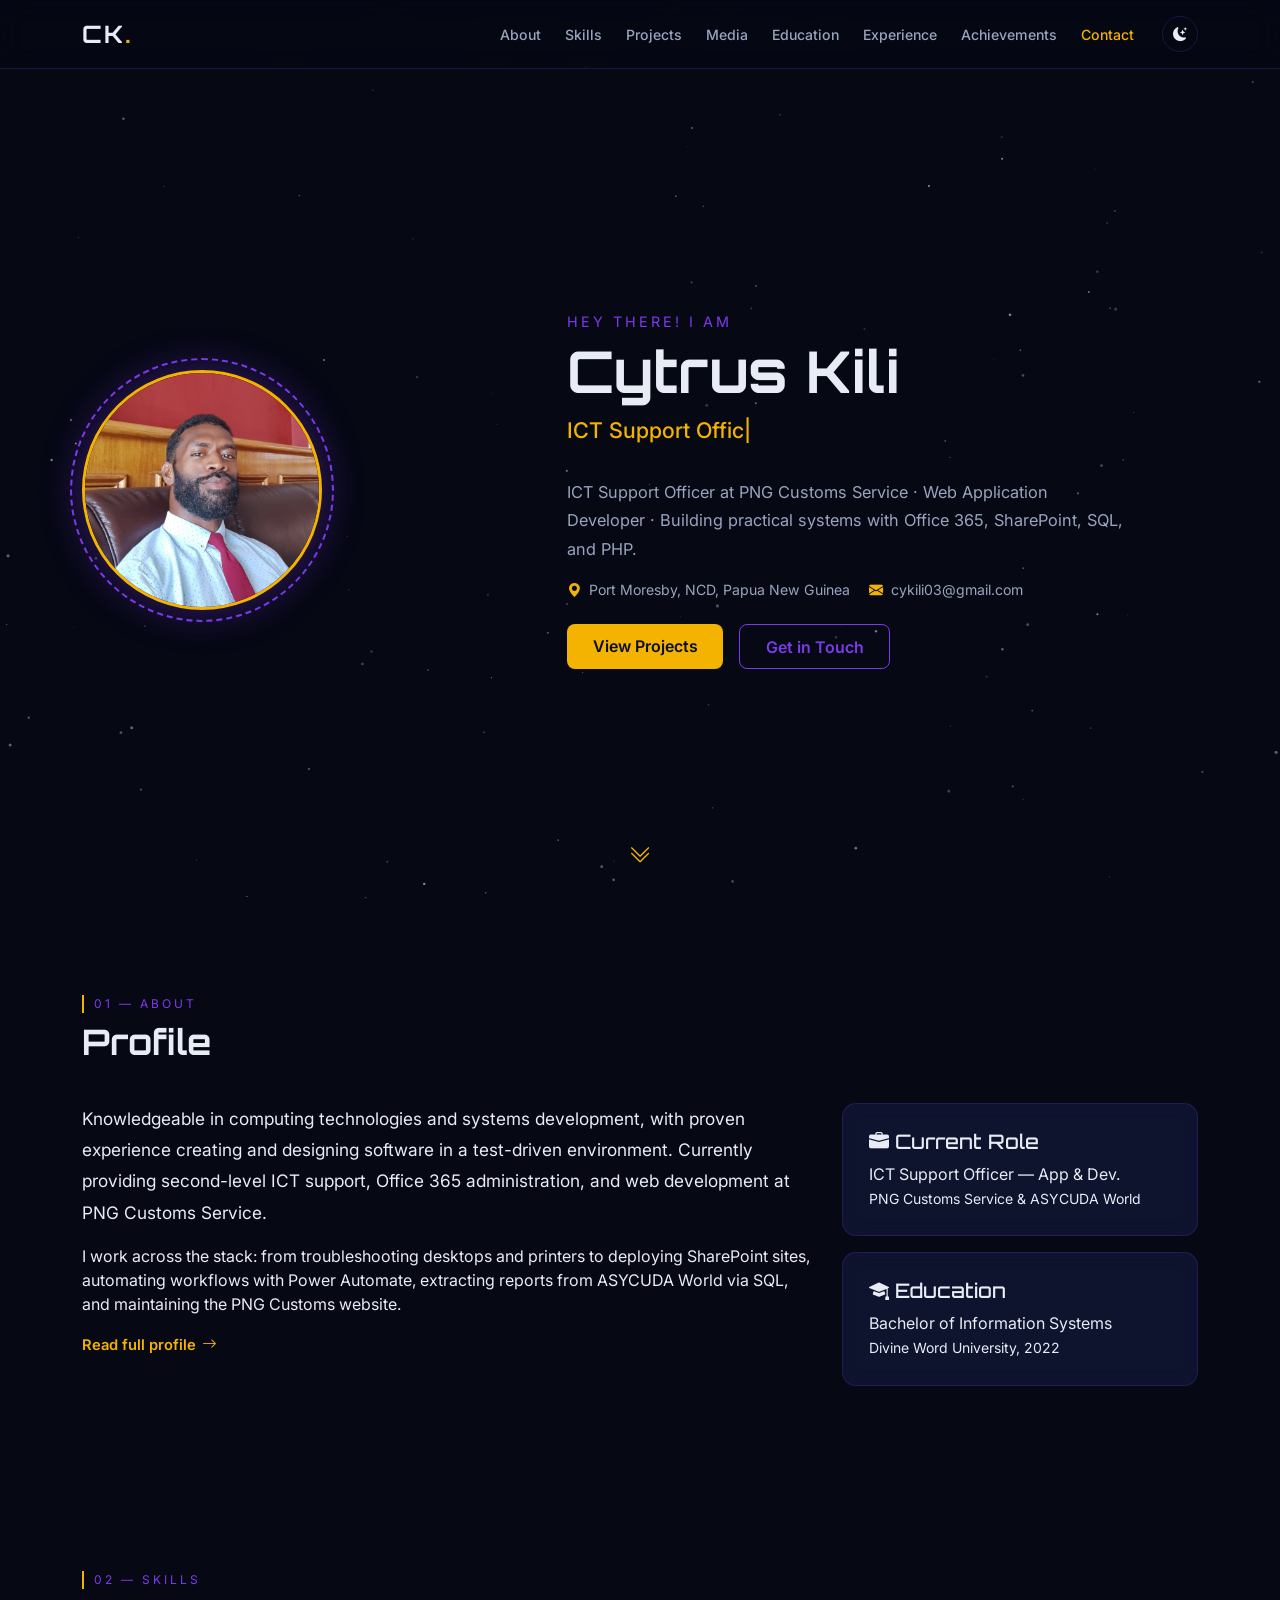
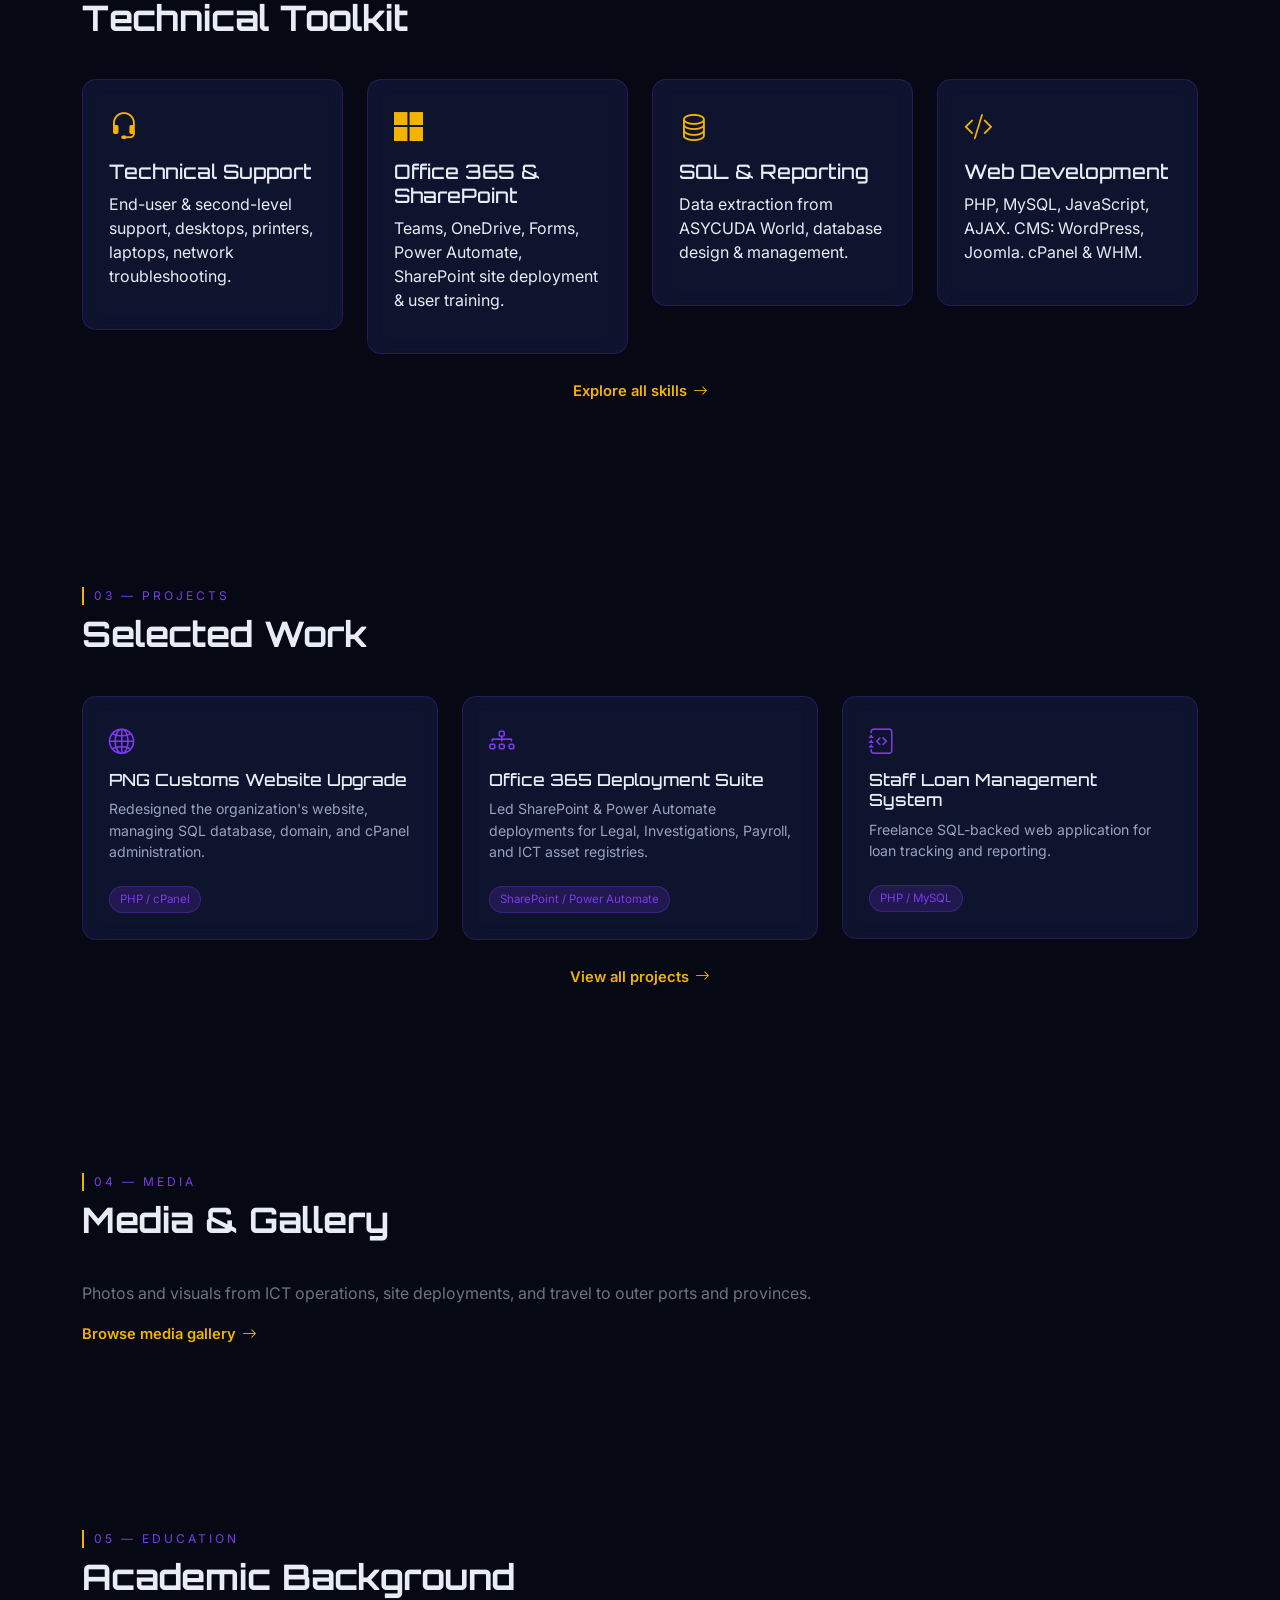
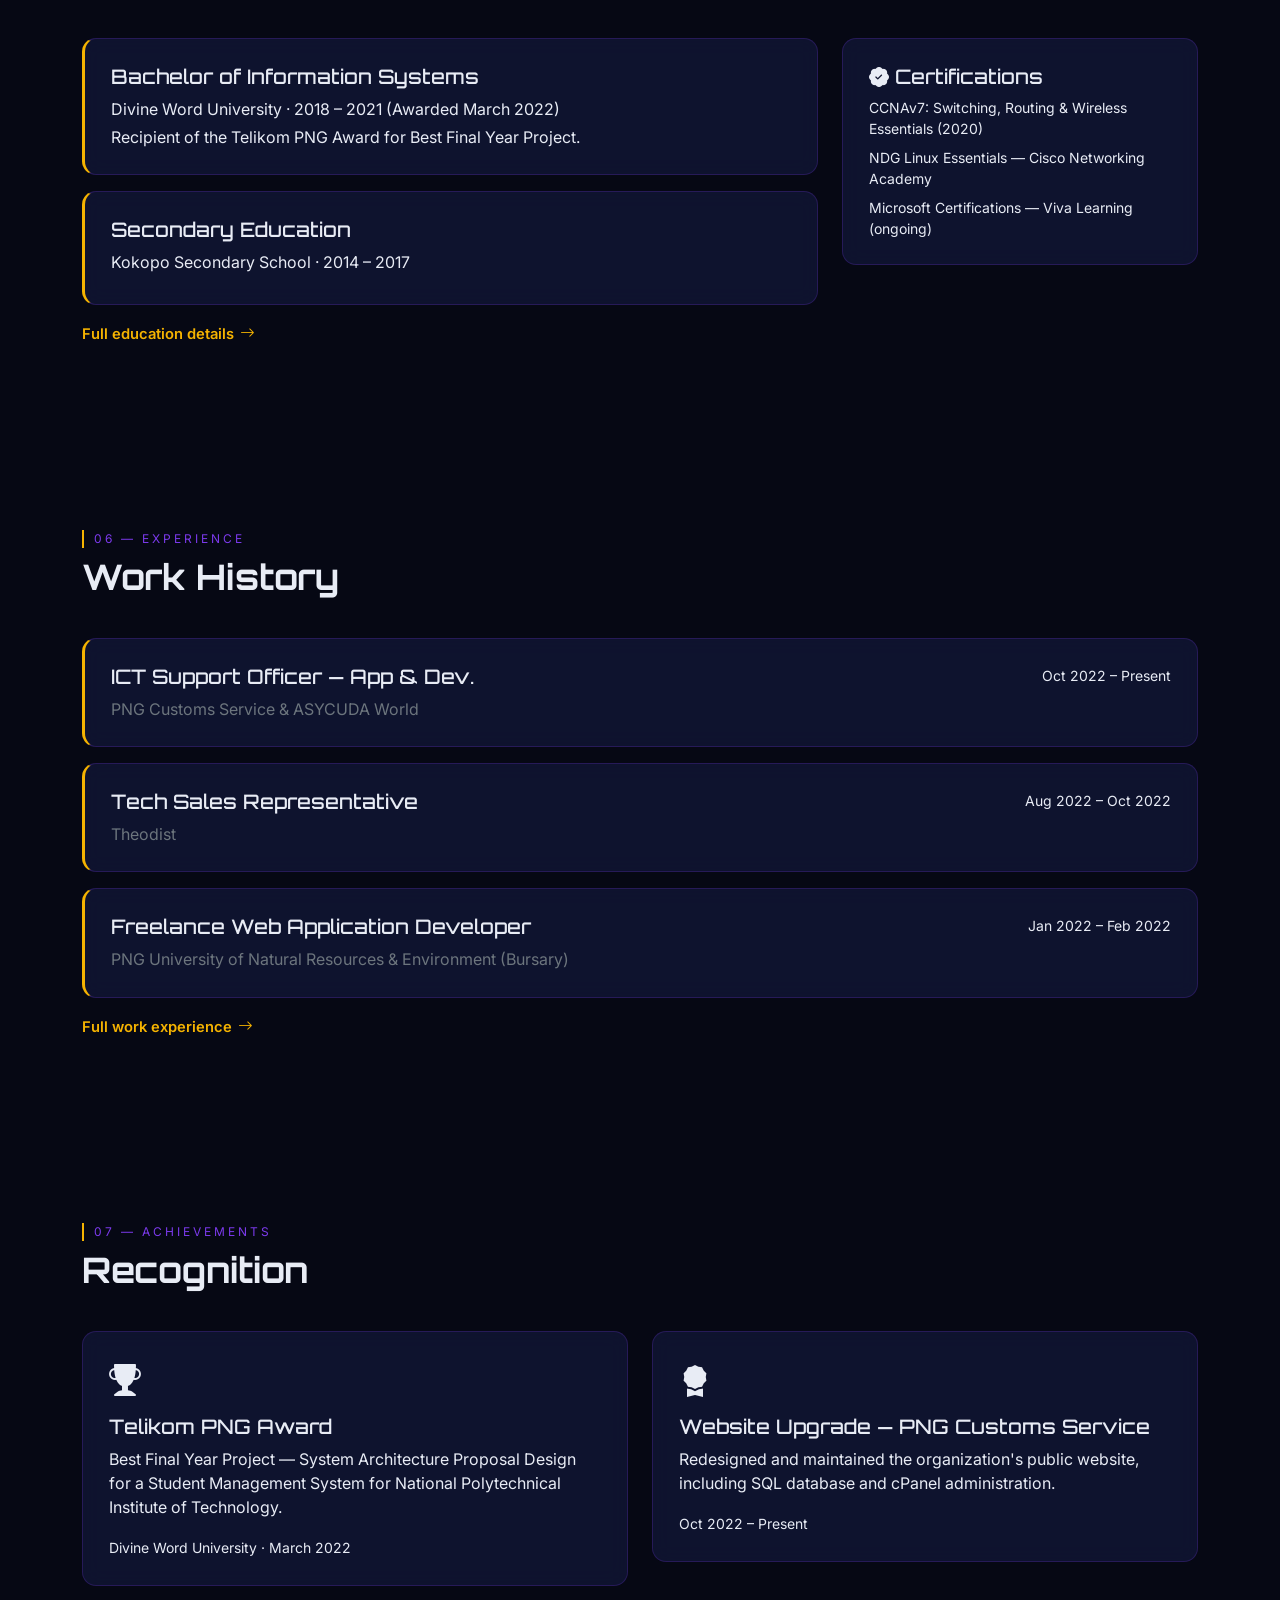
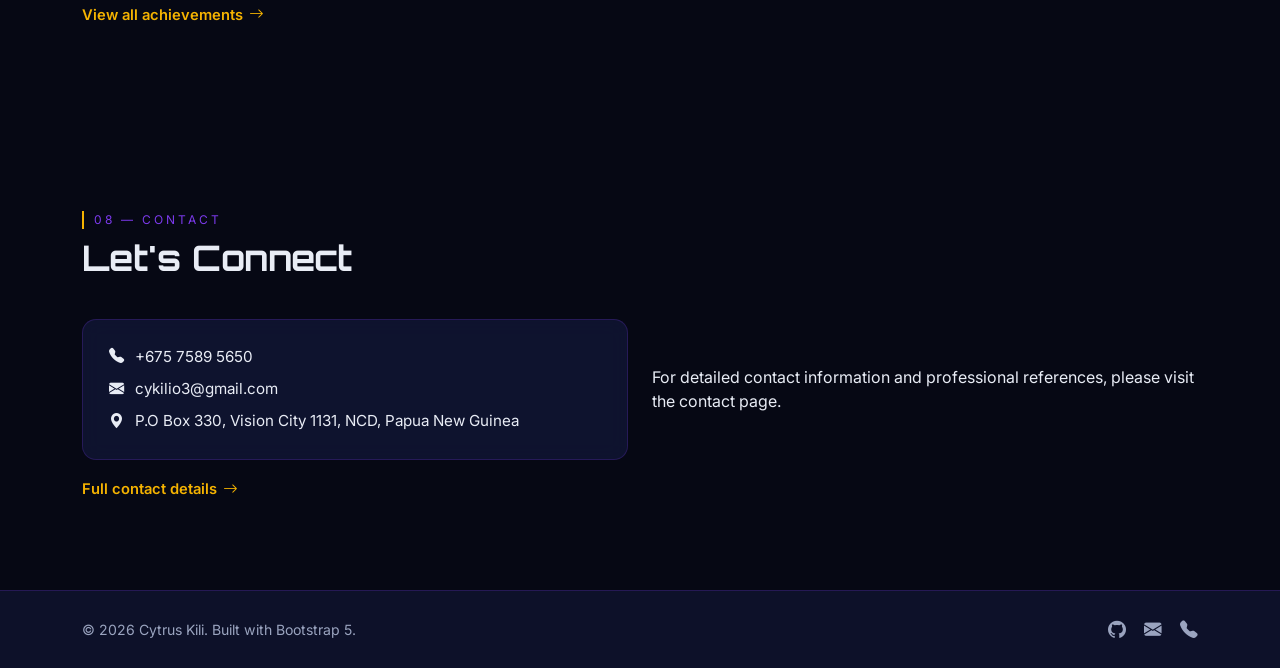
==== index.html @ a4917e49 "v.1.1: Primary pages and subpages built, styling and themes enabled" ====
<!DOCTYPE html>
<html lang="en" data-bs-theme="dark">
<head>
  <meta charset="UTF-8">
  <meta name="viewport" content="width=device-width, initial-scale=1.0">
  <title>Cytrus Kili — ICT Support & Web Developer</title>
  <meta name="description" content="Portfolio of Cytrus Kili, ICT Support Officer at PNG Customs Service. Web development, systems support, Office 365, SharePoint, and ASYCUDA World.">
  <!-- Bootstrap 5.3 -->
  <link href="https://cdn.jsdelivr.net/npm/bootstrap@5.3.8/dist/css/bootstrap.min.css" rel="stylesheet">
  <!-- Bootstrap Icons -->
  <link rel="stylesheet" href="https://cdn.jsdelivr.net/npm/bootstrap-icons@1.13.2/font/bootstrap-icons.min.css">
  <!-- Google Fonts -->
  <link rel="preconnect" href="https://fonts.googleapis.com">
  <link rel="preconnect" href="https://fonts.gstatic.com" crossorigin>
  <link href="https://fonts.googleapis.com/css2?family=Orbitron:wght@500;700&family=Inter:wght@300;400;500;600&display=swap" rel="stylesheet">
  <!-- Custom CSS -->
  <link rel="stylesheet" href="css/style.css">
</head>
<body>

  <!-- Scroll Progress Bar -->
  <div class="scroll-progress" id="scrollProgress"></div>

  <!-- Starfield Canvas Background -->
  <canvas id="starfield"></canvas>

  <!-- Navigation -->
  <nav class="navbar navbar-expand-lg navbar-dark fixed-top glass-nav" id="mainNav">
    <div class="container">
      <a class="navbar-brand brand-glow" href="/">CK<span class="text-gold">.</span></a>
      <button class="navbar-toggler" type="button" data-bs-toggle="collapse" data-bs-target="#navMenu" aria-label="Toggle navigation">
        <span class="navbar-toggler-icon"></span>
      </button>
      <div class="collapse navbar-collapse" id="navMenu">
        <ul class="navbar-nav ms-auto align-items-lg-center">
          <li class="nav-item"><a class="nav-link" href="#about">About</a></li>
          <li class="nav-item"><a class="nav-link" href="#skills">Skills</a></li>
          <li class="nav-item"><a class="nav-link" href="#projects">Projects</a></li>
          <li class="nav-item"><a class="nav-link" href="#media">Media</a></li>
          <li class="nav-item"><a class="nav-link" href="#education">Education</a></li>
          <li class="nav-item"><a class="nav-link" href="#experience">Experience</a></li>
          <li class="nav-item"><a class="nav-link" href="#achievements">Achievements</a></li>
          <li class="nav-item"><a class="nav-link" href="#contact">Contact</a></li>
          <li class="nav-item ms-lg-3">
            <button class="btn btn-sm theme-toggle" id="themeToggle" aria-label="Toggle light/dark mode">
              <i class="bi bi-moon-stars-fill" id="themeIcon"></i>
            </button>
          </li>
        </ul>
      </div>
    </div>
  </nav>

  <!-- HERO -->
  <header class="hero-section d-flex align-items-center" id="hero">
    <div class="container">
      <div class="row align-items-center g-5">
        <div class="col-lg-5 text-center text-lg-start">
          <div class="hero-photo-wrap">
            <img src="images/cytrus-kili.jpg" alt="Cytrus Kili" class="hero-photo">
            <div class="hero-photo-ring"></div>
          </div>
        </div>
        <div class="col-lg-7">
          <p class="hero-greeting">Hey there! I am</p>
          <h1 class="hero-name">Cytrus Kili</h1>
          <div class="hero-typed-wrap">
            <span id="typedText"></span><span class="typed-cursor">|</span>
          </div>
          <p class="hero-desc mt-3">
            ICT Support Officer at PNG Customs Service · Web Application Developer ·
            Building practical systems with Office 365, SharePoint, SQL, and PHP.
          </p>
          <div class="hero-meta">
            <span><i class="bi bi-geo-alt-fill"></i> Port Moresby, NCD, Papua New Guinea</span>
            <span><i class="bi bi-envelope-fill"></i> cykili03@gmail.com</span>
          </div>
          <div class="mt-4 d-flex flex-wrap gap-3">
            <a href="#projects" class="btn btn-gold">View Projects</a>
            <a href="#contact" class="btn btn-outline-violet">Get in Touch</a>
          </div>
        </div>
      </div>
    </div>
    <div class="hero-scroll-hint">
      <i class="bi bi-chevron-double-down"></i>
    </div>
  </header>

  <!-- ABOUT SUMMARY -->
  <section class="section-block" id="about">
    <div class="container">
      <div class="section-head">
        <span class="section-label">01 — About</span>
        <h2>Profile</h2>
      </div>
      <div class="row g-4 align-items-start">
        <div class="col-lg-8">
          <p class="lead-text">
            Knowledgeable in computing technologies and systems development, with proven experience
            creating and designing software in a test-driven environment. Currently providing
            second-level ICT support, Office 365 administration, and web development at PNG Customs Service.
          </p>
          <p>
            I work across the stack: from troubleshooting desktops and printers to deploying SharePoint
            sites, automating workflows with Power Automate, extracting reports from ASYCUDA World via SQL,
            and maintaining the PNG Customs website.
          </p>
          <a href="about" class="link-arrow">Read full profile <i class="bi bi-arrow-right"></i></a>
        </div>
        <div class="col-lg-4">
          <div class="info-card float-card">
            <h5><i class="bi bi-briefcase-fill text-gold"></i> Current Role</h5>
            <p class="mb-0">ICT Support Officer — App & Dev.<br><small>PNG Customs Service & ASYCUDA World</small></p>
          </div>
          <div class="info-card float-card mt-3">
            <h5><i class="bi bi-mortarboard-fill text-gold"></i> Education</h5>
            <p class="mb-0">Bachelor of Information Systems<br><small>Divine Word University, 2022</small></p>
          </div>
        </div>
      </div>
    </div>
  </section>

  <!-- SKILLS SUMMARY -->
  <section class="section-block" id="skills">
    <div class="container">
      <div class="section-head">
        <span class="section-label">02 — Skills</span>
        <h2>Technical Toolkit</h2>
      </div>
      <div class="row g-4">
        <div class="col-md-6 col-lg-3">
          <div class="skill-card float-card">
            <i class="bi bi-headset skill-icon"></i>
            <h5>Technical Support</h5>
            <p>End-user & second-level support, desktops, printers, laptops, network troubleshooting.</p>
          </div>
        </div>
        <div class="col-md-6 col-lg-3">
          <div class="skill-card float-card">
            <i class="bi bi-microsoft skill-icon"></i>
            <h5>Office 365 & SharePoint</h5>
            <p>Teams, OneDrive, Forms, Power Automate, SharePoint site deployment & user training.</p>
          </div>
        </div>
        <div class="col-md-6 col-lg-3">
          <div class="skill-card float-card">
            <i class="bi bi-database skill-icon"></i>
            <h5>SQL & Reporting</h5>
            <p>Data extraction from ASYCUDA World, database design & management.</p>
          </div>
        </div>
        <div class="col-md-6 col-lg-3">
          <div class="skill-card float-card">
            <i class="bi bi-code-slash skill-icon"></i>
            <h5>Web Development</h5>
            <p>PHP, MySQL, JavaScript, AJAX. CMS: WordPress, Joomla. cPanel & WHM.</p>
          </div>
        </div>
      </div>
      <div class="text-center mt-4">
        <a href="skills" class="link-arrow">Explore all skills <i class="bi bi-arrow-right"></i></a>
      </div>
    </div>
  </section>

  <!-- PROJECTS SUMMARY -->
  <section class="section-block" id="projects">
    <div class="container">
      <div class="section-head">
        <span class="section-label">03 — Projects</span>
        <h2>Selected Work</h2>
      </div>
      <div class="row g-4">
        <div class="col-md-6 col-lg-4">
          <div class="project-card float-card">
            <div class="project-icon"><i class="bi bi-globe2"></i></div>
            <h5>PNG Customs Website Upgrade</h5>
            <p>Redesigned the organization's website, managing SQL database, domain, and cPanel administration.</p>
            <span class="badge-tag">PHP / cPanel</span>
          </div>
        </div>
        <div class="col-md-6 col-lg-4">
          <div class="project-card float-card">
            <div class="project-icon"><i class="bi bi-diagram-3"></i></div>
            <h5>Office 365 Deployment Suite</h5>
            <p>Led SharePoint & Power Automate deployments for Legal, Investigations, Payroll, and ICT asset registries.</p>
            <span class="badge-tag">SharePoint / Power Automate</span>
          </div>
        </div>
        <div class="col-md-6 col-lg-4">
          <div class="project-card float-card">
            <div class="project-icon"><i class="bi bi-journal-code"></i></div>
            <h5>Staff Loan Management System</h5>
            <p>Freelance SQL-backed web application for loan tracking and reporting.</p>
            <span class="badge-tag">PHP / MySQL</span>
          </div>
        </div>
      </div>
      <div class="text-center mt-4">
        <a href="projects" class="link-arrow">View all projects <i class="bi bi-arrow-right"></i></a>
      </div>
    </div>
  </section>

  <!-- MEDIA SUMMARY -->
  <section class="section-block" id="media">
    <div class="container">
      <div class="section-head">
        <span class="section-label">04 — Media</span>
        <h2>Media & Gallery</h2>
      </div>
      <p class="text-secondary">Photos and visuals from ICT operations, site deployments, and travel to outer ports and provinces.</p>
      <a href="media" class="link-arrow">Browse media gallery <i class="bi bi-arrow-right"></i></a>
    </div>
  </section>

  <!-- EDUCATION SUMMARY -->
  <section class="section-block" id="education">
    <div class="container">
      <div class="section-head">
        <span class="section-label">05 — Education</span>
        <h2>Academic Background</h2>
      </div>
      <div class="row g-4">
        <div class="col-lg-8">
          <div class="timeline-item float-card">
            <h5>Bachelor of Information Systems</h5>
            <p class="text-gold mb-1">Divine Word University · 2018 – 2021 (Awarded March 2022)</p>
            <p class="mb-0">Recipient of the Telikom PNG Award for Best Final Year Project.</p>
          </div>
          <div class="timeline-item float-card mt-3">
            <h5>Secondary Education</h5>
            <p class="text-gold mb-1">Kokopo Secondary School · 2014 – 2017</p>
          </div>
        </div>
        <div class="col-lg-4">
          <div class="info-card float-card">
            <h5><i class="bi bi-patch-check-fill text-gold"></i> Certifications</h5>
            <ul class="list-unstyled mb-0 small">
              <li class="mb-2">CCNAv7: Switching, Routing & Wireless Essentials (2020)</li>
              <li class="mb-2">NDG Linux Essentials — Cisco Networking Academy</li>
              <li>Microsoft Certifications — Viva Learning (ongoing)</li>
            </ul>
          </div>
        </div>
      </div>
      <div class="mt-3">
        <a href="education" class="link-arrow">Full education details <i class="bi bi-arrow-right"></i></a>
      </div>
    </div>
  </section>

  <!-- EXPERIENCE SUMMARY -->
  <section class="section-block" id="experience">
    <div class="container">
      <div class="section-head">
        <span class="section-label">06 — Experience</span>
        <h2>Work History</h2>
      </div>
      <div class="timeline-item float-card">
        <div class="d-flex justify-content-between flex-wrap">
          <h5>ICT Support Officer — App & Dev.</h5>
          <span class="text-gold small">Oct 2022 – Present</span>
        </div>
        <p class="text-secondary mb-0">PNG Customs Service & ASYCUDA World</p>
      </div>
      <div class="timeline-item float-card mt-3">
        <div class="d-flex justify-content-between flex-wrap">
          <h5>Tech Sales Representative</h5>
          <span class="text-gold small">Aug 2022 – Oct 2022</span>
        </div>
        <p class="text-secondary mb-0">Theodist</p>
      </div>
      <div class="timeline-item float-card mt-3">
        <div class="d-flex justify-content-between flex-wrap">
          <h5>Freelance Web Application Developer</h5>
          <span class="text-gold small">Jan 2022 – Feb 2022</span>
        </div>
        <p class="text-secondary mb-0">PNG University of Natural Resources & Environment (Bursary)</p>
      </div>
      <div class="mt-3">
        <a href="experience" class="link-arrow">Full work experience <i class="bi bi-arrow-right"></i></a>
      </div>
    </div>
  </section>

  <!-- ACHIEVEMENTS SUMMARY -->
  <section class="section-block" id="achievements">
    <div class="container">
      <div class="section-head">
        <span class="section-label">07 — Achievements</span>
        <h2>Recognition</h2>
      </div>
      <div class="row g-4">
        <div class="col-md-6">
          <div class="achievement-card float-card">
            <i class="bi bi-trophy-fill text-gold achievement-icon"></i>
            <h5>Telikom PNG Award</h5>
            <p>Best Final Year Project — System Architecture Proposal Design for a Student Management System for National Polytechnical Institute of Technology.</p>
            <small class="text-gold">Divine Word University · March 2022</small>
          </div>
        </div>
        <div class="col-md-6">
          <div class="achievement-card float-card">
            <i class="bi bi-award-fill text-gold achievement-icon"></i>
            <h5>Website Upgrade — PNG Customs Service</h5>
            <p>Redesigned and maintained the organization's public website, including SQL database and cPanel administration.</p>
            <small class="text-gold">Oct 2022 – Present</small>
          </div>
        </div>
      </div>
      <div class="mt-3">
        <a href="achievements" class="link-arrow">View all achievements <i class="bi bi-arrow-right"></i></a>
      </div>
    </div>
  </section>

  <!-- CONTACT SUMMARY -->
  <section class="section-block" id="contact">
    <div class="container">
      <div class="section-head">
        <span class="section-label">08 — Contact</span>
        <h2>Let's Connect</h2>
      </div>
      <div class="row g-4">
        <div class="col-md-6">
          <div class="contact-card float-card">
            <p><i class="bi bi-telephone-fill text-gold"></i> +675 7589 5650</p>
            <p><i class="bi bi-envelope-fill text-gold"></i> cykilio3@gmail.com</p>
            <p class="mb-0"><i class="bi bi-geo-alt-fill text-gold"></i> P.O Box 330, Vision City 1131, NCD, Papua New Guinea</p>
          </div>
        </div>
        <div class="col-md-6 d-flex align-items-center">
          <p class="mb-0">For detailed contact information and professional references, please visit the contact page.</p>
        </div>
      </div>
      <div class="mt-3">
        <a href="contact" class="link-arrow">Full contact details <i class="bi bi-arrow-right"></i></a>
      </div>
    </div>
  </section>

  <!-- FOOTER -->
  <footer class="site-footer">
    <div class="container">
      <div class="row align-items-center">
        <div class="col-md-6 text-center text-md-start">
          <p class="mb-0">&copy; <span id="year"></span> Cytrus Kili. Built with Bootstrap 5.</p>
        </div>
        <div class="col-md-6 text-center text-md-end mt-2 mt-md-0">
          <a href="https://github.com/elcapitan-x-matis" target="_blank" rel="noopener" class="social-link" aria-label="GitHub"><i class="bi bi-github"></i></a>
          <a href="mailto:cykili03@gmail.com" class="social-link" aria-label="Email"><i class="bi bi-envelope-fill"></i></a>
          <a href="tel:+67575895650" class="social-link" aria-label="Phone"><i class="bi bi-telephone-fill"></i></a>
        </div>
      </div>
    </div>
  </footer>

  <!-- Bootstrap JS -->
  <script src="https://cdn.jsdelivr.net/npm/bootstrap@5.3.8/dist/js/bootstrap.bundle.min.js"></script>
  <!-- jQuery (optional, available for future extensions) -->
  <script src="https://ajax.googleapis.com/ajax/libs/jquery/3.7.1/jquery.min.js"></script>
  <!-- Custom JS -->
  <script src="js/starfield.js"></script>
  <script src="js/main.js"></script>
</body>
</html>
---- css/style.css ----
/* ============================================================
   THEME VARIABLES — Deep Space Blue / Violet / Gold
   ============================================================ */
:root {
  --bg-primary: #060814;
  --bg-secondary: #0d1129;
  --bg-card: rgba(18, 24, 58, 0.72);
  --bg-nav: rgba(6, 8, 20, 0.82);
  --text-primary: #e8ecf5;
  --text-secondary: #9aa4bf;
  --accent-violet: #7c3aed;
  --accent-violet-soft: rgba(124, 58, 237, 0.18);
  --accent-gold: #f5b301;
  --accent-gold-soft: rgba(245, 179, 1, 0.14);
  --border-subtle: rgba(124, 58, 237, 0.22);
  --shadow-glow: 0 8px 32px rgba(124, 58, 237, 0.12);
  --radius-card: 14px;
}

[data-bs-theme="light"] {
  --bg-primary: #f5f6fb;
  --bg-secondary: #eceefa;
  --bg-card: rgba(255, 255, 255, 0.82);
  --bg-nav: rgba(255, 255, 255, 0.88);
  --text-primary: #1a1d2e;
  --text-secondary: #5a6078;
  --border-subtle: rgba(124, 58, 237, 0.18);
  --shadow-glow: 0 8px 28px rgba(124, 58, 237, 0.08);
}

/* ============================================================
   BASE
   ============================================================ */
* { box-sizing: border-box; }
html { scroll-behavior: smooth; }
body {
  background: var(--bg-primary);
  color: var(--text-primary);
  font-family: 'Inter', -apple-system, BlinkMacSystemFont, sans-serif;
  overflow-x: hidden;
  transition: background 0.4s ease, color 0.4s ease;
}
h1, h2, h3, h4, h5, .hero-name, .brand-glow {
  font-family: 'Orbitron', 'Inter', sans-serif;
}
a { text-decoration: none; }

/* ============================================================
   SCROLL PROGRESS BAR (JS-driven, broad compatibility)
   ============================================================ */
.scroll-progress {
  position: fixed;
  top: 0;
  left: 0;
  height: 3px;
  width: 0%;
  background: linear-gradient(90deg, var(--accent-violet), var(--accent-gold));
  z-index: 2000;
  transition: width 0.08s linear;
}

/* ============================================================
   STARFIELD CANVAS
   ============================================================ */
#starfield {
  position: fixed;
  top: 0;
  left: 0;
  width: 100%;
  height: 100%;
  z-index: -1;
  pointer-events: none;
  opacity: 0.85;
}
[data-bs-theme="light"] #starfield { opacity: 0.25; }

/* ============================================================
   NAVBAR
   ============================================================ */
.glass-nav {
  background: var(--bg-nav);
  backdrop-filter: blur(14px);
  -webkit-backdrop-filter: blur(14px);
  border-bottom: 1px solid var(--border-subtle);
  padding: 0.7rem 0;
  transition: background 0.4s ease;
}
.brand-glow {
  font-weight: 700;
  font-size: 1.5rem;
  letter-spacing: 2px;
  color: var(--text-primary) !important;
}
.brand-glow .text-gold { color: var(--accent-gold); }
.nav-link {
  color: var(--text-secondary) !important;
  font-size: 0.88rem;
  font-weight: 500;
  padding: 0.45rem 0.75rem !important;
  transition: color 0.25s;
}
.nav-link:hover, .nav-link.active {
  color: var(--accent-gold) !important;
}
.theme-toggle {
  border: 1px solid var(--border-subtle);
  color: var(--text-primary);
  border-radius: 50%;
  width: 36px;
  height: 36px;
  display: inline-flex;
  align-items: center;
  justify-content: center;
  background: transparent;
  transition: all 0.3s;
}
.theme-toggle:hover {
  border-color: var(--accent-gold);
  color: var(--accent-gold);
}

/* ============================================================
   HERO
   ============================================================ */
.hero-section {
  min-height: 100vh;
  position: relative;
  padding-top: 80px;
}
.hero-photo-wrap {
  position: relative;
  display: inline-block;
  width: 240px;
  height: 240px;
}
.hero-photo {
  width: 100%;
  height: 100%;
  object-fit: cover;
  border-radius: 50%;
  position: relative;
  z-index: 2;
  border: 3px solid var(--accent-gold);
  box-shadow: 0 0 40px rgba(124, 58, 237, 0.4);
}
.hero-photo-ring {
  position: absolute;
  inset: -12px;
  border-radius: 50%;
  border: 2px dashed var(--accent-violet);
  animation: spinRing 22s linear infinite;
  z-index: 1;
}
@keyframes spinRing {
  to { transform: rotate(360deg); }
}
.hero-greeting {
  color: var(--accent-violet);
  font-size: 0.9rem;
  letter-spacing: 3px;
  text-transform: uppercase;
  margin-bottom: 0.3rem;
}
.hero-name {
  font-size: clamp(2.2rem, 5vw, 3.6rem);
  font-weight: 700;
  color: var(--text-primary);
  margin-bottom: 0.5rem;
}
.hero-typed-wrap {
  font-size: clamp(1rem, 2.2vw, 1.35rem);
  color: var(--accent-gold);
  min-height: 2.2em;
  font-weight: 500;
}
.typed-cursor {
  display: inline-block;
  animation: blinkCursor 0.75s step-end infinite;
  color: var(--accent-gold);
}
@keyframes blinkCursor {
  0%, 100% { opacity: 1; }
  50% { opacity: 0; }
}
.hero-desc {
  color: var(--text-secondary);
  max-width: 560px;
  font-size: 1.02rem;
  line-height: 1.75;
}
.hero-meta {
  display: flex;
  flex-wrap: wrap;
  gap: 1.2rem;
  margin-top: 1rem;
  color: var(--text-secondary);
  font-size: 0.88rem;
}
.hero-meta i { color: var(--accent-gold); margin-right: 4px; }
.hero-scroll-hint {
  position: absolute;
  bottom: 28px;
  left: 50%;
  transform: translateX(-50%);
  color: var(--accent-gold);
  font-size: 1.4rem;
  animation: bobDown 1.8s ease-in-out infinite;
}
@keyframes bobDown {
  0%, 100% { transform: translateX(-50%) translateY(0); }
  50% { transform: translateX(-50%) translateY(10px); }
}

/* ============================================================
   BUTTONS
   ============================================================ */
.btn-gold {
  background: var(--accent-gold);
  color: #0a0e27;
  font-weight: 600;
  border: none;
  padding: 0.6rem 1.6rem;
  border-radius: 8px;
  transition: all 0.3s;
}
.btn-gold:hover {
  background: #ffc82e;
  color: #0a0e27;
  transform: translateY(-2px);
  box-shadow: 0 6px 20px rgba(245, 179, 1, 0.35);
}
.btn-outline-violet {
  border: 1.5px solid var(--accent-violet);
  color: var(--accent-violet);
  font-weight: 600;
  padding: 0.6rem 1.6rem;
  border-radius: 8px;
  background: transparent;
  transition: all 0.3s;
}
.btn-outline-violet:hover {
  background: var(--accent-violet);
  color: #fff;
  transform: translateY(-2px);
}

/* ============================================================
   SECTIONS
   ============================================================ */
.section-block {
  padding: 90px 0;
  position: relative;
}
.section-head { margin-bottom: 2.5rem; }
.section-label {
  display: inline-block;
  font-size: 0.75rem;
  letter-spacing: 3px;
  text-transform: uppercase;
  color: var(--accent-violet);
  border-left: 2px solid var(--accent-gold);
  padding-left: 10px;
  margin-bottom: 0.5rem;
}
.section-head h2 {
  font-size: clamp(1.6rem, 3.5vw, 2.2rem);
  font-weight: 700;
  color: var(--text-primary);
}
.lead-text {
  font-size: 1.08rem;
  color: var(--text-primary);
  line-height: 1.8;
}
.link-arrow {
  color: var(--accent-gold);
  font-weight: 600;
  font-size: 0.92rem;
  transition: gap 0.25s;
  display: inline-flex;
  align-items: center;
  gap: 6px;
}
.link-arrow:hover {
  color: #ffc82e;
  gap: 12px;
}

/* ============================================================
   CARDS
   ============================================================ */
.info-card, .skill-card, .project-card, .achievement-card, .contact-card, .timeline-item {
  background: var(--bg-card);
  border: 1px solid var(--border-subtle);
  border-radius: var(--radius-card);
  padding: 1.6rem;
  backdrop-filter: blur(10px);
  -webkit-backdrop-filter: blur(10px);
  transition: border-color 0.3s, box-shadow 0.3s, transform 0.3s;
}
.info-card:hover, .skill-card:hover, .project-card:hover,
.achievement-card:hover, .contact-card:hover {
  border-color: var(--accent-gold);
  box-shadow: var(--shadow-glow);
  transform: translateY(-4px);
}
.skill-icon {
  font-size: 1.8rem;
  color: var(--accent-gold);
  margin-bottom: 0.7rem;
  display: block;
}
.project-icon {
  font-size: 1.6rem;
  color: var(--accent-violet);
  margin-bottom: 0.6rem;
}
.project-card h5 { font-size: 1.05rem; color: var(--text-primary); }
.project-card p { font-size: 0.88rem; color: var(--text-secondary); }
.badge-tag {
  display: inline-block;
  font-size: 0.72rem;
  padding: 0.25rem 0.65rem;
  border-radius: 20px;
  background: var(--accent-violet-soft);
  color: var(--accent-violet);
  border: 1px solid rgba(124, 58, 237, 0.3);
  margin-top: 0.5rem;
}
.achievement-icon { font-size: 2rem; margin-bottom: 0.6rem; display: block; }
.timeline-item { border-left: 3px solid var(--accent-gold); }
.contact-card p { margin-bottom: 0.6rem; font-size: 0.95rem; }
.contact-card i { width: 22px; display: inline-block; }

/* ============================================================
   FLOATING ANIMATION — Independent per card
   ============================================================ */
.float-card {
  animation: floatCard 6s ease-in-out infinite;
}
.float-card:nth-child(2n) {
  animation-duration: 7.5s;
  animation-direction: reverse;
}
.float-card:nth-child(3n) {
  animation-duration: 5.4s;
  animation-delay: -2s;
}
@keyframes floatCard {
  0%, 100% { transform: translateY(0); }
  50% { transform: translateY(-9px); }
}
/* Disable floating on hover to keep interaction stable */
.float-card:hover { animation-play-state: paused; }

/* ============================================================
   FOOTER
   ============================================================ */
.site-footer {
  background: var(--bg-secondary);
  border-top: 1px solid var(--border-subtle);
  padding: 1.6rem 0;
  font-size: 0.88rem;
  color: var(--text-secondary);
}
.social-link {
  color: var(--text-secondary);
  font-size: 1.1rem;
  margin-left: 14px;
  transition: color 0.25s;
}
.social-link:hover { color: var(--accent-gold); }

/* ============================================================
   RESPONSIVE
   ============================================================ */
@media (max-width: 768px) {
  .hero-photo-wrap { width: 170px; height: 170px; }
  .hero-section { padding-top: 100px; text-align: center; }
  .hero-desc { margin-left: auto; margin-right: auto; }
  .hero-meta { justify-content: center; }
  .section-block { padding: 60px 0; }
  .float-card { animation: none; }
}

/* ============================================================
   REDUCED MOTION
   ============================================================ */
@media (prefers-reduced-motion: reduce) {
  *, *::before, *::after {
    animation-duration: 0.01ms !important;
    animation-iteration-count: 1 !important;
    transition-duration: 0.01ms !important;
  }
  html { scroll-behavior: auto; }
}

/* ============================================================
   SUBPAGE LAYOUT & HEADERS
   ============================================================ */
.subpage-main {
  padding-top: 120px; /* Space for fixed navbar */
  padding-bottom: 60px;
}

/* Stylized Page Title */
.page-header {
  margin-bottom: 3rem;
  text-align: center;
  animation: fadeInDown 0.8s ease-out;
}

.page-title {
  font-size: clamp(2.5rem, 5vw, 3.5rem);
  font-weight: 700;
  color: var(--text-primary);
  text-transform: uppercase;
  letter-spacing: 2px;
  margin-top: 0.5rem;
  /* Gradient text effect */
  background: linear-gradient(90deg, var(--text-primary), var(--accent-violet));
  -webkit-background-clip: text;
  -webkit-text-fill-color: transparent;
  background-clip: text;
}

@keyframes fadeInDown {
  from { opacity: 0; transform: translateY(-20px); }
  to { opacity: 1; transform: translateY(0); }
}

/* Ensure border-top looks good in dark/light mode */
.border-top {
  border-color: var(--border-subtle) !important;
}

/* ============================================================
   SKILLS PAGE SPECIFIC STYLES
   ============================================================ */
.skill-module {
  background: var(--bg-card);
  border: 1px solid var(--border-subtle);
  border-radius: var(--radius-card);
  padding: 1.8rem;
  backdrop-filter: blur(10px);
  -webkit-backdrop-filter: blur(10px);
  transition: border-color 0.3s ease, box-shadow 0.3s ease, transform 0.3s ease;
  position: relative;
  overflow: hidden;
}

/* Top accent line on hover */
.skill-module::before {
  content: '';
  position: absolute;
  top: 0;
  left: 0;
  width: 100%;
  height: 3px;
  background: linear-gradient(90deg, var(--accent-violet), var(--accent-gold));
  opacity: 0;
  transition: opacity 0.3s ease;
}

.skill-module:hover {
  border-color: var(--accent-violet);
  box-shadow: var(--shadow-glow);
  transform: translateY(-5px);
}

.skill-module:hover::before {
  opacity: 1;
}

.module-header {
  display: flex;
  align-items: center;
  gap: 12px;
  margin-bottom: 1.2rem;
  padding-bottom: 0.8rem;
  border-bottom: 1px dashed var(--border-subtle);
}

.module-icon {
  font-size: 1.8rem;
  color: var(--accent-gold);
  background: var(--accent-gold-soft);
  padding: 8px;
  border-radius: 8px;
}

.module-header h4 {
  font-size: 1.15rem;
  margin: 0;
  color: var(--text-primary);
  font-family: 'Orbitron', sans-serif;
}

.module-list {
  list-style: none;
  padding: 0;
  margin: 0;
}

.module-list li {
  position: relative;
  padding-left: 1.5rem;
  margin-bottom: 0.6rem;
  font-size: 0.9rem;
  color: var(--text-secondary);
  line-height: 1.5;
}

.module-list li::before {
  content: '\F26A'; /* Bootstrap Icon code for a chevron/arrow */
  font-family: 'bootstrap-icons';
  position: absolute;
  left: 0;
  top: 1px;
  color: var(--accent-violet);
  font-size: 0.8rem;
}

.text-violet {
  color: var(--accent-violet) !important;
}

/* ============================================================
   PROJECTS PAGE SPECIFIC STYLES (System Nodes)
   ============================================================ */
.project-node {
  background: var(--bg-card);
  border: 1px solid var(--border-subtle);
  border-radius: var(--radius-card);
  padding: 1.6rem;
  backdrop-filter: blur(10px);
  -webkit-backdrop-filter: blur(10px);
  transition: border-color 0.3s ease, box-shadow 0.3s ease, transform 0.3s ease;
  display: flex;
  flex-direction: column;
  position: relative;
}

.project-node:hover {
  border-color: var(--accent-gold);
  box-shadow: var(--shadow-glow);
  transform: translateY(-5px);
}

.node-header {
  display: flex;
  justify-content: space-between;
  align-items: flex-start;
  margin-bottom: 1rem;
}

.node-icon-wrap {
  width: 45px;
  height: 45px;
  border-radius: 10px;
  background: var(--accent-violet-soft);
  display: flex;
  align-items: center;
  justify-content: center;
  border: 1px solid rgba(124, 58, 237, 0.3);
}

.node-icon {
  font-size: 1.4rem;
  color: var(--accent-violet);
}

.node-status {
  font-size: 0.75rem;
  font-weight: 600;
  text-transform: uppercase;
  letter-spacing: 1px;
  display: flex;
  align-items: center;
  gap: 5px;
}

.node-status i {
  font-size: 0.5rem;
}

.node-title {
  font-size: 1.15rem;
  font-weight: 700;
  color: var(--text-primary);
  margin-bottom: 0.8rem;
  line-height: 1.3;
}

.node-desc {
  font-size: 0.9rem;
  color: var(--text-secondary);
  line-height: 1.6;
  margin-bottom: 1rem;
}

.node-features {
  list-style: none;
  padding: 0;
  margin: 0 0 1.2rem 0;
  flex-grow: 1;
}

.node-features li {
  font-size: 0.85rem;
  color: var(--text-secondary);
  margin-bottom: 0.4rem;
  padding-left: 1.2rem;
  position: relative;
}

.node-features li::before {
  content: '\F26B'; /* Bootstrap Icon for check */
  font-family: 'bootstrap-icons';
  position: absolute;
  left: 0;
  color: var(--accent-gold);
  font-size: 0.75rem;
  top: 2px;
}

.node-tags {
  display: flex;
  flex-wrap: wrap;
  gap: 8px;
  margin-top: auto;
  padding-top: 1rem;
  border-top: 1px dashed var(--border-subtle);
}

.tech-tag {
  font-size: 0.7rem;
  padding: 0.25rem 0.6rem;
  border-radius: 4px;
  background: rgba(255, 255, 255, 0.05);
  color: var(--text-primary);
  border: 1px solid var(--border-subtle);
  font-family: 'Orbitron', sans-serif;
  letter-spacing: 0.5px;
}

.text-violet { color: var(--accent-violet) !important; }

/* ============================================================
   EDUCATION PAGE SPECIFIC STYLES (Mainframe Terminal)
   ============================================================ */

/* Top Cards */
.mainframe-card {
  background: var(--bg-card);
  border: 1px solid var(--border-subtle);
  border-radius: var(--radius-card);
  padding: 1.8rem;
  backdrop-filter: blur(10px);
  -webkit-backdrop-filter: blur(10px);
  transition: border-color 0.3s ease, box-shadow 0.3s ease;
}

.mainframe-card:hover {
  border-color: var(--accent-gold);
  box-shadow: var(--shadow-glow);
}

.sys-badge {
  display: inline-block;
  font-family: 'Orbitron', sans-serif;
  font-size: 0.7rem;
  letter-spacing: 1px;
  text-transform: uppercase;
  padding: 0.3rem 0.8rem;
  border-radius: 4px;
  background: var(--accent-violet-soft);
  color: var(--accent-violet);
  border: 1px solid rgba(124, 58, 237, 0.3);
}

.sys-list {
  list-style: none;
  padding: 0;
  margin: 0;
}

.sys-list li {
  position: relative;
  padding-left: 1.5rem;
  margin-bottom: 1rem;
  font-size: 0.95rem;
}

.sys-list li:last-child {
  margin-bottom: 0;
}

.sys-list li::before {
  content: '\F26A'; /* Bootstrap Icon chevron */
  font-family: 'bootstrap-icons';
  position: absolute;
  left: 0;
  top: 2px;
  color: var(--accent-gold);
  font-size: 0.8rem;
}

/* Terminal Container */
.sys-terminal {
  background: rgba(10, 14, 27, 0.85); /* Darker than standard card */
  border: 1px solid var(--border-subtle);
  border-radius: 12px;
  overflow: hidden;
  box-shadow: 0 10px 40px rgba(0, 0, 0, 0.4);
  margin-top: 2rem;
}

[data-bs-theme="light"] .sys-terminal {
  background: rgba(255, 255, 255, 0.6);
  box-shadow: 0 10px 30px rgba(0, 0, 0, 0.05);
}

.terminal-header {
  background: rgba(0, 0, 0, 0.4);
  padding: 0.8rem 1.2rem;
  display: flex;
  align-items: center;
  border-bottom: 1px solid var(--border-subtle);
}

[data-bs-theme="light"] .terminal-header {
  background: rgba(0, 0, 0, 0.05);
}

.terminal-dots {
  display: flex;
  gap: 6px;
  margin-right: 15px;
}

.terminal-dots .dot {
  width: 10px;
  height: 10px;
  border-radius: 50%;
}
.dot.red { background: #ff5f56; }
.dot.yellow { background: #ffbd2e; }
.dot.green { background: #27c93f; }

.terminal-title {
  font-family: 'Orbitron', monospace;
  font-size: 0.75rem;
  letter-spacing: 1px;
  color: var(--text-secondary);
}

/* Terminal Body & Nodes */
.terminal-body {
  padding: 2rem;
}

.year-node {
  display: flex;
  gap: 2rem;
  margin-bottom: 2.5rem;
  position: relative;
}

.year-node:last-child {
  margin-bottom: 0;
}

/* Left side Year indicator */
.year-indicator {
  font-family: 'Orbitron', sans-serif;
  font-weight: 700;
  color: var(--accent-gold);
  font-size: 1.2rem;
  min-width: 80px;
  text-align: right;
  padding-top: 0.2rem;
  position: relative;
}

/* Glowing vertical line connecting the nodes */
.year-node::before {
  content: '';
  position: absolute;
  left: 96px; /* Positioned right after the year indicator text */
  top: 8px;
  bottom: -30px;
  width: 2px;
  background: linear-gradient(to bottom, var(--accent-violet), transparent);
}

.year-node:last-child::before {
  display: none;
}

/* The dot on the line */
.year-indicator::after {
  content: '';
  position: absolute;
  right: -13px;
  top: 9px;
  width: 10px;
  height: 10px;
  border-radius: 50%;
  background: var(--bg-primary);
  border: 2px solid var(--accent-violet);
  box-shadow: 0 0 10px var(--accent-violet);
  z-index: 2;
}

/* Right side semesters */
.semester-grid {
  flex-grow: 1;
  display: grid;
  grid-template-columns: repeat(auto-fit, minmax(280px, 1fr));
  gap: 1.5rem;
}

.semester-block {
  background: rgba(255, 255, 255, 0.02);
  border: 1px solid rgba(255, 255, 255, 0.05);
  border-radius: 8px;
  padding: 1.2rem;
  transition: background 0.3s;
}

.semester-block:hover {
  background: rgba(124, 58, 237, 0.05);
  border-color: rgba(124, 58, 237, 0.2);
}

.sem-title {
  font-family: 'Orbitron', sans-serif;
  font-size: 0.85rem;
  color: var(--accent-violet);
  text-transform: uppercase;
  letter-spacing: 1px;
  margin-bottom: 1rem;
  padding-bottom: 0.5rem;
  border-bottom: 1px dashed rgba(124, 58, 237, 0.2);
}

.unit-list {
  list-style: none;
  padding: 0;
  margin: 0;
}

.unit-list li {
  font-size: 0.85rem;
  color: var(--text-secondary);
  margin-bottom: 0.5rem;
  padding-left: 1.2rem;
  position: relative;
  font-family: monospace; /* Gives it that terminal/code vibe */
  letter-spacing: 0.5px;
}

.unit-list li::before {
  content: '>';
  position: absolute;
  left: 0;
  color: var(--accent-gold);
  font-weight: bold;
}

/* Mobile Adjustments for Terminal */
@media (max-width: 768px) {
  .year-node {
    flex-direction: column;
    gap: 1rem;
  }
  
  .year-indicator {
    text-align: left;
    padding-bottom: 0.5rem;
    border-bottom: 1px solid var(--border-subtle);
  }
  
  .year-node::before, .year-indicator::after {
    display: none; /* Hide the connected timeline on mobile */
  }
  
  .semester-grid {
    grid-template-columns: 1fr;
  }
}

/* ============================================================
   EXPERIENCE PAGE SPECIFIC STYLES (Cyber Timeline)
   ============================================================ */
.cyber-timeline {
  position: relative;
  padding: 2rem 0;
}

/* The central glowing track */
.cyber-timeline::before {
  content: '';
  position: absolute;
  top: 0;
  bottom: 0;
  left: 20px;
  width: 2px;
  background: linear-gradient(to bottom, 
    transparent, 
    var(--accent-violet) 10%, 
    var(--accent-gold) 90%, 
    transparent
  );
  box-shadow: 0 0 10px rgba(124, 58, 237, 0.4);
  z-index: 1;
}

.timeline-entry {
  position: relative;
  margin-bottom: 2.5rem;
  padding-left: 60px;
}

.timeline-entry:last-child {
  margin-bottom: 0;
}

/* The glowing nodes */
.timeline-dot {
  position: absolute;
  left: 14px;
  top: 24px;
  width: 14px;
  height: 14px;
  border-radius: 50%;
  background: var(--bg-primary);
  border: 3px solid var(--accent-violet);
  box-shadow: 0 0 15px var(--accent-violet);
  z-index: 2;
  transition: all 0.3s ease;
}

.timeline-entry:hover .timeline-dot {
  background: var(--accent-gold);
  border-color: var(--accent-gold);
  box-shadow: 0 0 20px var(--accent-gold);
  transform: scale(1.2);
}

/* The content cards */
.timeline-card {
  background: var(--bg-card);
  border: 1px solid var(--border-subtle);
  border-radius: var(--radius-card);
  padding: 1.8rem;
  backdrop-filter: blur(10px);
  -webkit-backdrop-filter: blur(10px);
  transition: border-color 0.3s ease, box-shadow 0.3s ease, transform 0.3s ease;
  position: relative;
}

/* Arrow pointing to the timeline */
.timeline-card::before {
  content: '';
  position: absolute;
  left: -8px;
  top: 26px;
  width: 14px;
  height: 14px;
  background: var(--bg-card);
  border-left: 1px solid var(--border-subtle);
  border-bottom: 1px solid var(--border-subtle);
  transform: rotate(45deg);
}

.timeline-entry:hover .timeline-card {
  border-color: var(--accent-gold);
  box-shadow: var(--shadow-glow);
  transform: translateX(5px); /* Slides right slightly on hover */
}

.timeline-entry:hover .timeline-card::before {
  border-color: var(--accent-gold);
}

/* Typography inside cards */
.role-title {
  font-size: 1.2rem;
  font-weight: 700;
  color: var(--text-primary);
  margin-bottom: 0.3rem;
  font-family: 'Orbitron', sans-serif;
}

.company-name {
  font-size: 0.95rem;
  color: var(--accent-violet);
  margin-bottom: 0;
  font-weight: 500;
}

.company-name i {
  margin-right: 5px;
}

/* Override badge to look like a status indicator */
.sys-badge.bg-violet-soft {
  background: var(--accent-violet-soft);
  border: 1px solid rgba(124, 58, 237, 0.4);
  color: var(--accent-gold) !important;
  font-family: 'Orbitron', sans-serif;
  font-size: 0.7rem;
  padding: 0.3rem 0.6rem;
}

/* Mobile Responsiveness */
@media (max-width: 768px) {
  .cyber-timeline::before {
    left: 15px; /* Move line slightly left */
  }
  
  .timeline-entry {
    padding-left: 40px; /* Reduce padding */
  }
  
  .timeline-dot {
    left: 9px;
    top: 20px;
  }
  
  .timeline-card {
    padding: 1.2rem;
  }
  
  .timeline-card::before {
    display: none; /* Hide the arrow on mobile to keep it clean */
  }
  
  .timeline-entry:hover .timeline-card {
    transform: translateY(-3px); /* Change hover effect on mobile */
  }
}

/* ============================================================
   ACHIEVEMENTS PAGE SPECIFIC STYLES (Holographic Gallery)
   ============================================================ */
.holo-card {
  background: var(--bg-card);
  border: 1px solid var(--border-subtle);
  border-radius: var(--radius-card);
  padding: 2rem 1.5rem;
  backdrop-filter: blur(10px);
  -webkit-backdrop-filter: blur(10px);
  position: relative;
  overflow: hidden;
  display: flex;
  flex-direction: column;
  transition: transform 0.4s cubic-bezier(0.175, 0.885, 0.32, 1.275), 
              box-shadow 0.4s ease, 
              border-color 0.4s ease;
}

/* Hover effects */
.holo-card:hover {
  transform: translateY(-8px) scale(1.02);
  border-color: var(--accent-gold);
  box-shadow: 0 15px 35px rgba(245, 179, 1, 0.15), var(--shadow-glow);
  z-index: 2;
}

/* The scanline effect */
.holo-scanline {
  position: absolute;
  top: 0;
  left: 0;
  width: 100%;
  height: 100%;
  background: linear-gradient(to bottom, rgba(255,255,255,0) 0%, rgba(124, 58, 237, 0.05) 50%, rgba(255,255,255,0) 100%);
  background-size: 100% 200%;
  opacity: 0;
  pointer-events: none;
  transition: opacity 0.4s;
  animation: scan 3s linear infinite;
}

.holo-card:hover .holo-scanline {
  opacity: 1;
}

@keyframes scan {
  0% { background-position: 0% 0%; }
  100% { background-position: 0% 200%; }
}

/* Icon styling */
.holo-icon-wrap {
  width: 60px;
  height: 60px;
  border-radius: 50%;
  background: var(--bg-secondary);
  border: 2px solid var(--accent-violet);
  display: flex;
  align-items: center;
  justify-content: center;
  margin-bottom: 1.2rem;
  box-shadow: 0 0 15px rgba(124, 58, 237, 0.3);
  transition: transform 0.4s ease;
}

.holo-card:hover .holo-icon-wrap {
  transform: rotate(15deg) scale(1.1);
  border-color: var(--accent-gold);
  box-shadow: 0 0 20px rgba(245, 179, 1, 0.4);
}

.holo-icon {
  font-size: 1.6rem;
  color: var(--text-primary);
  transition: color 0.4s;
}

.holo-card:hover .holo-icon {
  color: var(--accent-gold);
}

/* Badges */
.holo-badge {
  display: inline-block;
  font-family: 'Orbitron', sans-serif;
  font-size: 0.7rem;
  letter-spacing: 1px;
  text-transform: uppercase;
  padding: 0.25rem 0.6rem;
  border-radius: 4px;
  margin-bottom: 1rem;
  background: transparent;
}

.border-gold {
  border: 1px solid var(--accent-gold);
}
.border-violet {
  border: 1px solid var(--accent-violet);
}

/* Typography */
.holo-title {
  font-size: 1.25rem;
  font-weight: 700;
  color: var(--text-primary);
  margin-bottom: 0.8rem;
  line-height: 1.3;
}

.holo-desc {
  font-size: 0.9rem;
  color: var(--text-secondary);
  line-height: 1.6;
  margin-bottom: 1.5rem;
}

/* Footer of the card */
.holo-footer {
  display: flex;
  justify-content: space-between;
  align-items: center;
  padding-top: 1rem;
  border-top: 1px dashed var(--border-subtle);
  margin-top: auto;
}

.holo-date {
  font-size: 0.8rem;
  color: var(--accent-gold);
  font-weight: 600;
}

.holo-org {
  font-size: 0.75rem;
  color: var(--text-secondary);
  text-transform: uppercase;
  letter-spacing: 0.5px;
}

/* ============================================================
   CONTACT PAGE SPECIFIC STYLES (Communication Nodes)
   ============================================================ */
.contact-terminal {
  background: var(--bg-card);
  border: 1px solid var(--border-subtle);
  border-radius: var(--radius-card);
  overflow: hidden;
  transition: border-color 0.3s ease, box-shadow 0.3s ease, transform 0.3s ease;
}

.contact-terminal:hover {
  border-color: var(--accent-violet);
  box-shadow: var(--shadow-glow);
  transform: translateY(-5px);
}

.terminal-top-bar {
  background: rgba(0, 0, 0, 0.3);
  padding: 0.6rem 1.2rem;
  display: flex;
  align-items: center;
  gap: 10px;
  border-bottom: 1px solid var(--border-subtle);
}

[data-bs-theme="light"] .terminal-top-bar {
  background: rgba(0, 0, 0, 0.05);
}

.status-dot {
  width: 8px;
  height: 8px;
  border-radius: 50%;
  display: inline-block;
  box-shadow: 0 0 8px currentColor;
}

.bg-success { background-color: #198754; color: #198754; }
.bg-primary { background-color: var(--accent-violet); color: var(--accent-violet); }

.terminal-label {
  font-family: 'Orbitron', monospace;
  font-size: 0.7rem;
  letter-spacing: 1.5px;
  color: var(--text-secondary);
}

.terminal-content {
  padding: 1.8rem;
}

.node-icon-box {
  width: 50px;
  height: 50px;
  border-radius: 12px;
  background: var(--accent-gold-soft);
  border: 1px solid var(--accent-gold);
  display: flex;
  align-items: center;
  justify-content: center;
  font-size: 1.5rem;
  color: var(--accent-gold);
}

.node-icon-box.violet-border {
  background: var(--accent-violet-soft);
  border-color: var(--accent-violet);
}

/* Contact Data List */
.contact-data-list {
  list-style: none;
  padding: 0;
  margin: 0;
}

.contact-data-list li {
  display: flex;
  align-items: flex-start;
  gap: 15px;
  margin-bottom: 1.2rem;
  padding-bottom: 1.2rem;
  border-bottom: 1px dashed var(--border-subtle);
}

.contact-data-list li:last-child {
  margin-bottom: 0;
  padding-bottom: 0;
  border-bottom: none;
}

.contact-data-list li > i {
  font-size: 1.1rem;
  margin-top: 2px;
}

.data-label {
  display: block;
  font-size: 0.75rem;
  text-transform: uppercase;
  letter-spacing: 1px;
  color: var(--text-secondary);
  margin-bottom: 3px;
}

.data-value {
  display: block;
  font-size: 0.95rem;
  font-weight: 500;
  color: var(--text-primary);
  text-decoration: none;
  transition: color 0.2s;
}

a.data-value:hover {
  color: var(--accent-gold);
}

/* Personal Communications Panel */
.personal-comms-panel {
  background: var(--bg-secondary);
  border: 1px solid var(--border-subtle);
  border-radius: var(--radius-card);
  padding: 2rem;
  position: relative;
  overflow: hidden;
}

/* Subtle background glow for the panel */
.personal-comms-panel::before {
  content: '';
  position: absolute;
  top: -50%;
  right: -10%;
  width: 300px;
  height: 300px;
  background: radial-gradient(circle, var(--accent-violet-soft) 0%, transparent 70%);
  z-index: 0;
  pointer-events: none;
}

.personal-comms-panel > .row {
  position: relative;
  z-index: 1;
}

.personal-link {
  display: inline-flex;
  align-items: center;
  gap: 10px;
  font-size: 1rem;
  color: var(--text-primary);
  text-decoration: none;
  transition: color 0.3s ease, transform 0.3s ease;
}

.personal-link i {
  color: var(--accent-gold);
  font-size: 1.2rem;
}

.personal-link:hover {
  color: var(--accent-gold);
  transform: translateX(5px);
}

/* Social Icon Buttons */
.social-icon-btn {
  width: 45px;
  height: 45px;
  display: inline-flex;
  align-items: center;
  justify-content: center;
  border-radius: 50%;
  background: var(--bg-card);
  border: 1px solid var(--border-subtle);
  color: var(--text-primary);
  font-size: 1.2rem;
  text-decoration: none;
  transition: all 0.3s ease;
}

.social-icon-btn:hover {
  background: var(--accent-violet);
  color: #fff;
  border-color: var(--accent-violet);
  transform: translateY(-3px) scale(1.05);
  box-shadow: 0 5px 15px rgba(124, 58, 237, 0.4);
}

/* ============================================================
   MEDIA PAGE SPECIFIC STYLES (Holographic Gallery)
   ============================================================ */
.media-section {
  position: relative;
}

.section-header-wrap {
  display: flex;
  align-items: center;
  gap: 15px;
}

.section-subtitle {
  font-family: 'Orbitron', sans-serif;
  font-size: 1.1rem;
  color: var(--text-primary);
  margin: 0;
  white-space: nowrap;
}

.section-line {
  flex-grow: 1;
  height: 1px;
  background: linear-gradient(90deg, var(--border-subtle), transparent);
}

/* Thumbnail Cards */
.media-thumbnail-card {
  display: block;
  background: var(--bg-card);
  border: 1px solid var(--border-subtle);
  border-radius: var(--radius-card);
  overflow: hidden;
  text-decoration: none;
  transition: border-color 0.3s ease, box-shadow 0.3s ease, transform 0.3s ease;
}

.media-thumbnail-card:hover {
  border-color: var(--accent-gold);
  box-shadow: var(--shadow-glow);
  transform: translateY(-5px);
}

.thumbnail-img-wrap {
  position: relative;
  width: 100%;
  padding-top: 65%; /* Aspect ratio */
  overflow: hidden;
}

.thumbnail-img {
  position: absolute;
  top: 0;
  left: 0;
  width: 100%;
  height: 100%;
  object-fit: cover;
  transition: transform 0.5s ease;
}

.media-thumbnail-card:hover .thumbnail-img {
  transform: scale(1.08); /* Zoom effect on hover */
}

.thumbnail-overlay {
  position: absolute;
  top: 0;
  left: 0;
  width: 100%;
  height: 100%;
  background: rgba(6, 8, 20, 0.6);
  display: flex;
  align-items: center;
  justify-content: center;
  opacity: 0;
  transition: opacity 0.3s ease;
}

.media-thumbnail-card:hover .thumbnail-overlay {
  opacity: 1;
}

.overlay-icon {
  color: var(--accent-gold);
  font-size: 2rem;
  transform: scale(0.5);
  transition: transform 0.3s cubic-bezier(0.175, 0.885, 0.32, 1.275);
}

.media-thumbnail-card:hover .overlay-icon {
  transform: scale(1);
}

.thumbnail-info {
  padding: 1.2rem;
}

.thumb-title {
  font-size: 1rem;
  color: var(--text-primary);
  margin-bottom: 0.4rem;
  font-weight: 600;
}

.thumb-meta {
  font-size: 0.8rem;
  color: var(--text-secondary);
  margin: 0;
}

.thumb-meta i {
  color: var(--accent-violet);
  margin-right: 4px;
}

/* Modals (Lightboxes) */
.media-modal-content {
  background: rgba(13, 17, 41, 0.95);
  backdrop-filter: blur(15px);
  -webkit-backdrop-filter: blur(15px);
  border: 1px solid var(--border-subtle);
  border-radius: var(--radius-card);
  overflow: hidden;
}

[data-bs-theme="light"] .media-modal-content {
  background: rgba(255, 255, 255, 0.95);
}

.modal-image {
  width: 100%;
  max-height: 75vh;
  object-fit: contain;
  background: #000;
}

.modal-caption {
  padding: 1.5rem;
  border-top: 1px solid var(--border-subtle);
}

.modal-caption h4 {
  font-family: 'Orbitron', sans-serif;
  color: var(--accent-gold);
  font-size: 1.2rem;
  margin-bottom: 0.5rem;
}

.modal-caption p {
  color: var(--text-secondary);
  margin: 0;
  font-size: 0.95rem;
}

/* Custom Close Button */
.btn-close-custom {
  position: absolute;
  top: 15px;
  right: 15px;
  width: 40px;
  height: 40px;
  border-radius: 50%;
  background: rgba(0, 0, 0, 0.5);
  border: 1px solid rgba(255, 255, 255, 0.2);
  color: #fff;
  display: flex;
  align-items: center;
  justify-content: center;
  z-index: 10;
  transition: all 0.3s;
  cursor: pointer;
}

.btn-close-custom:hover {
  background: var(--accent-gold);
  color: #000;
  border-color: var(--accent-gold);
  transform: rotate(90deg);
}
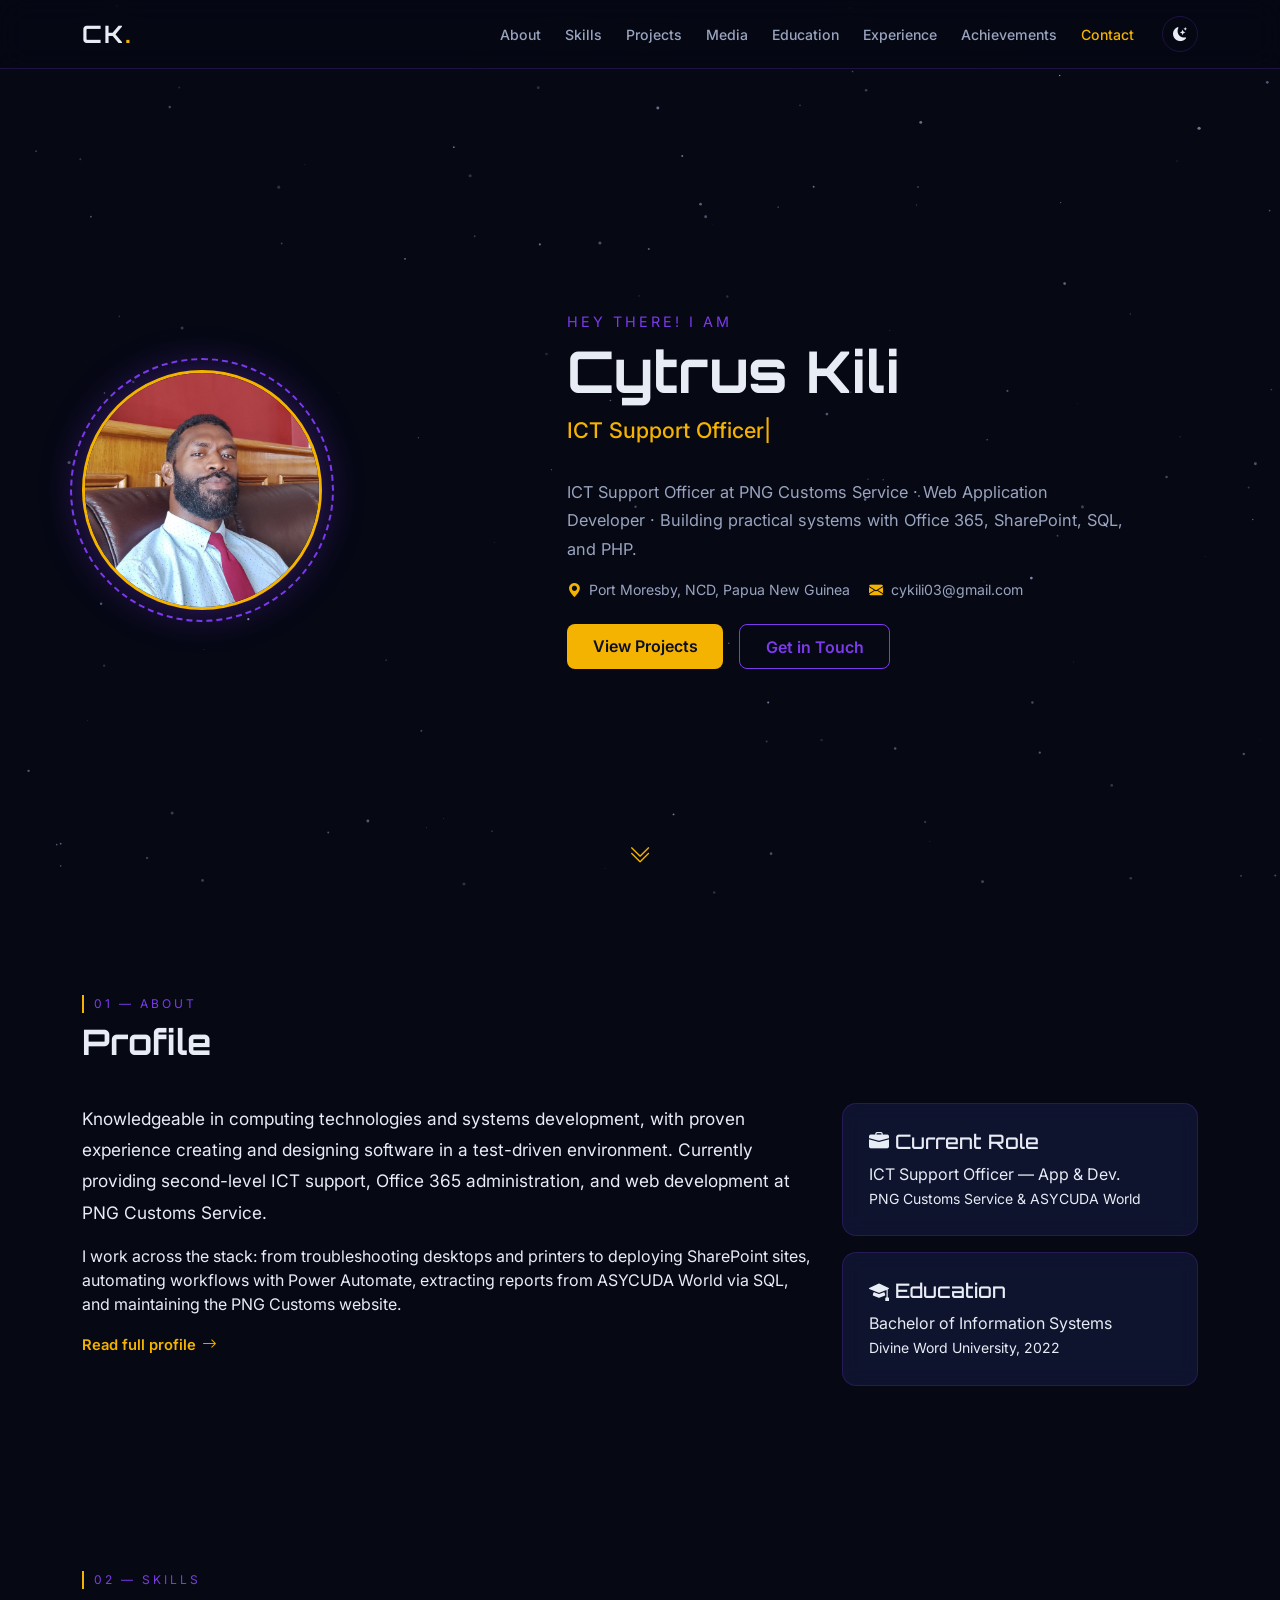
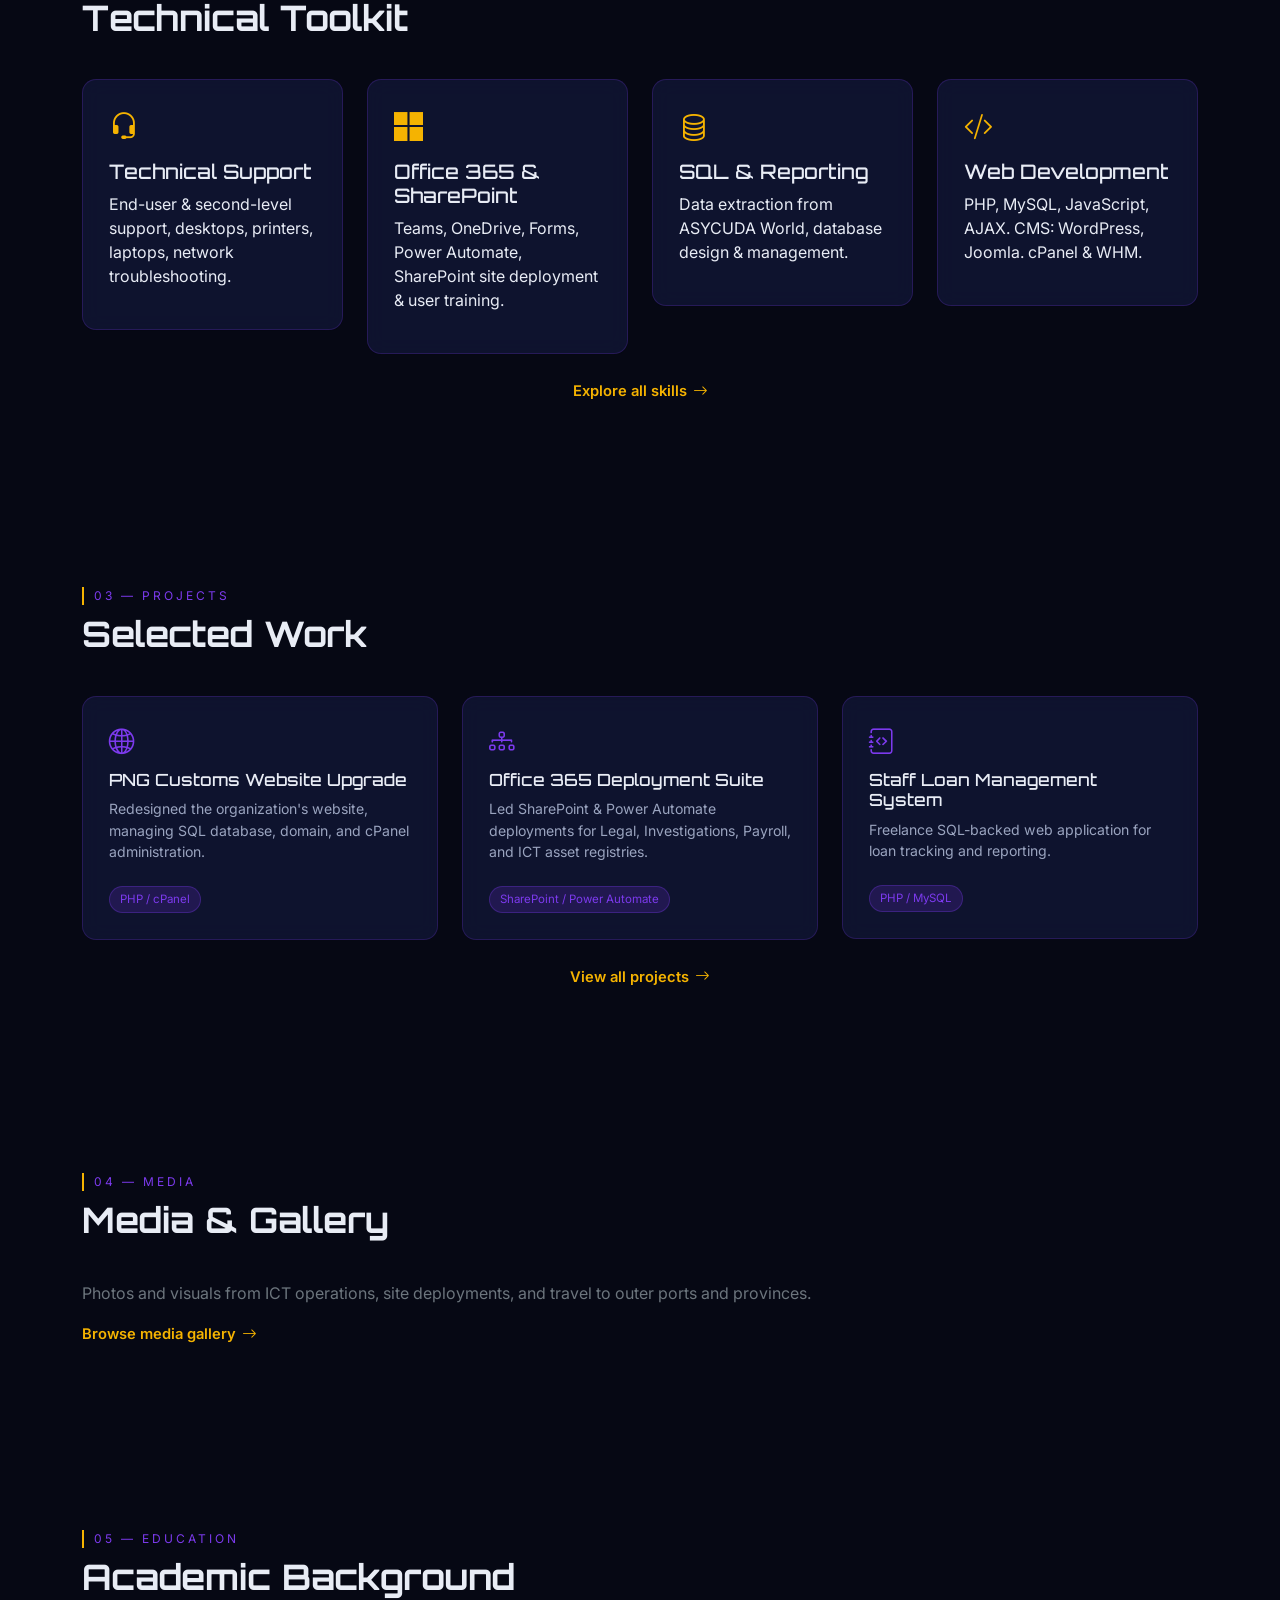
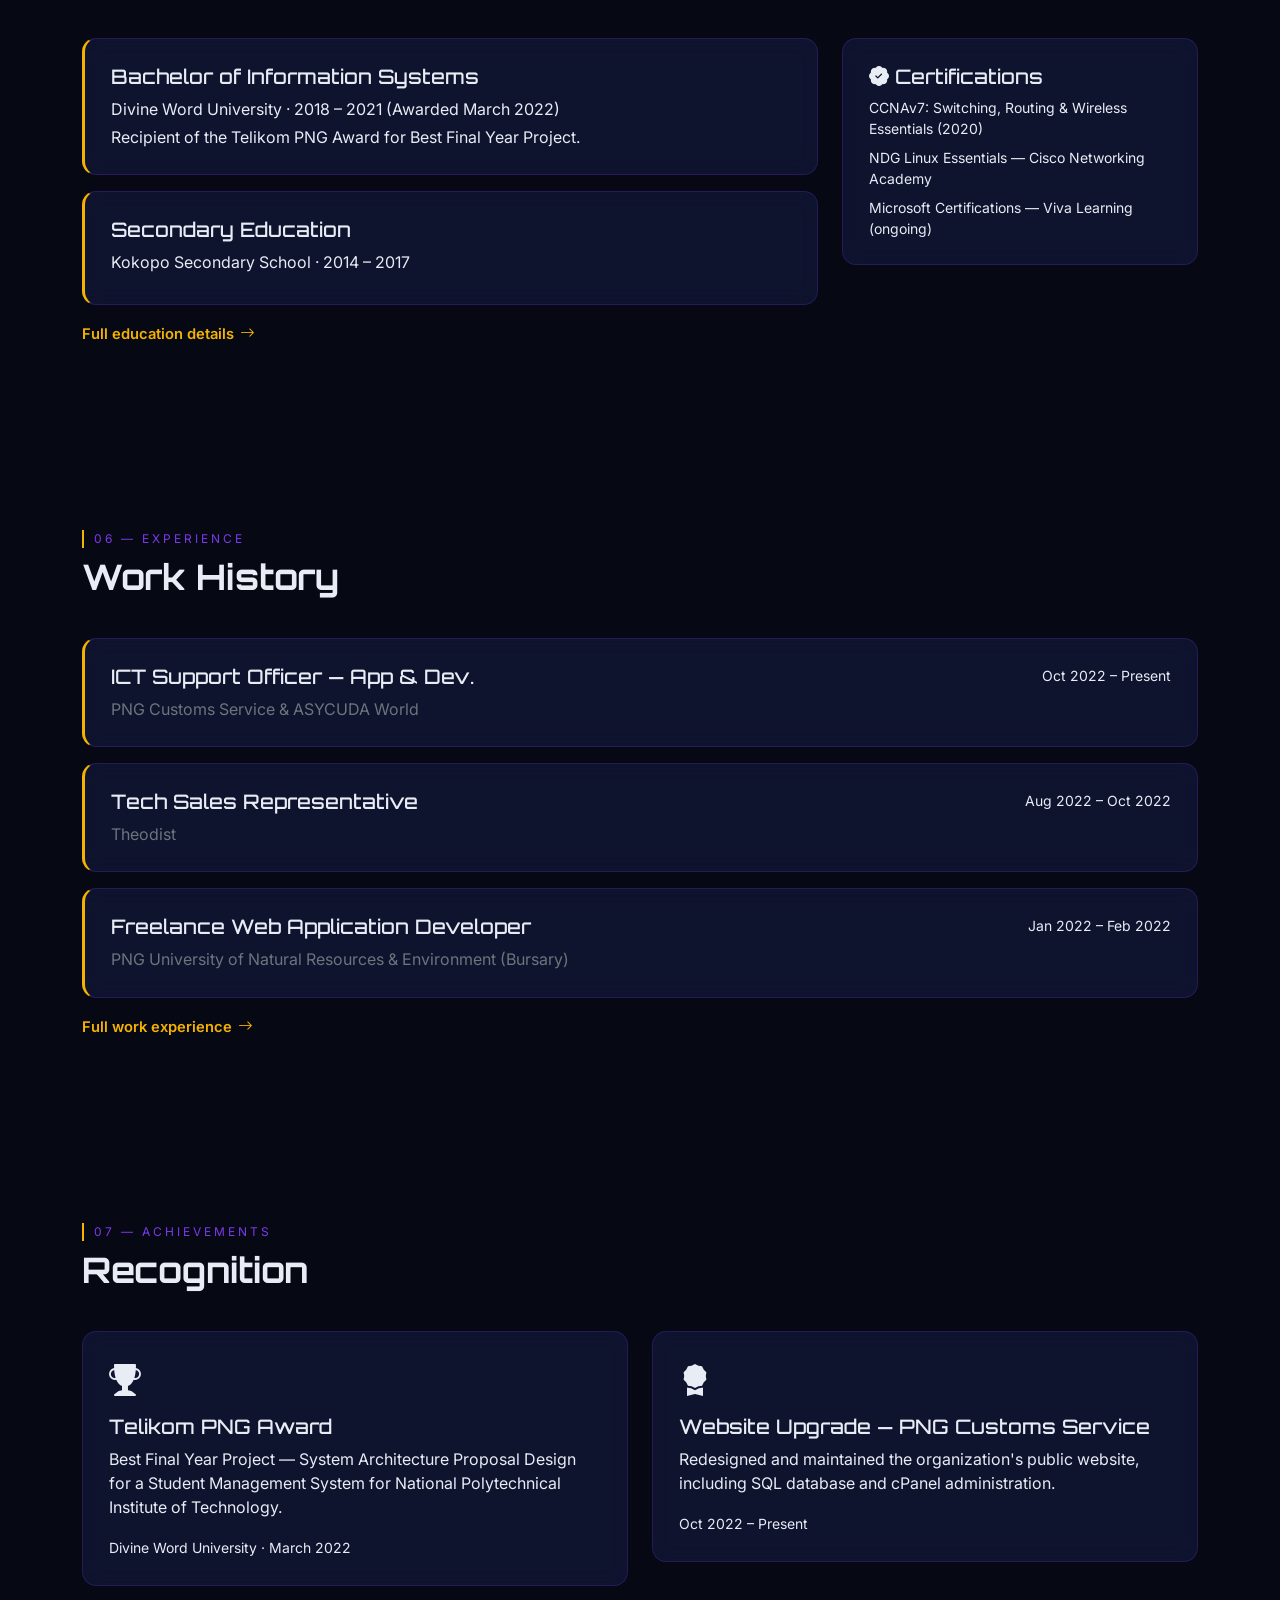
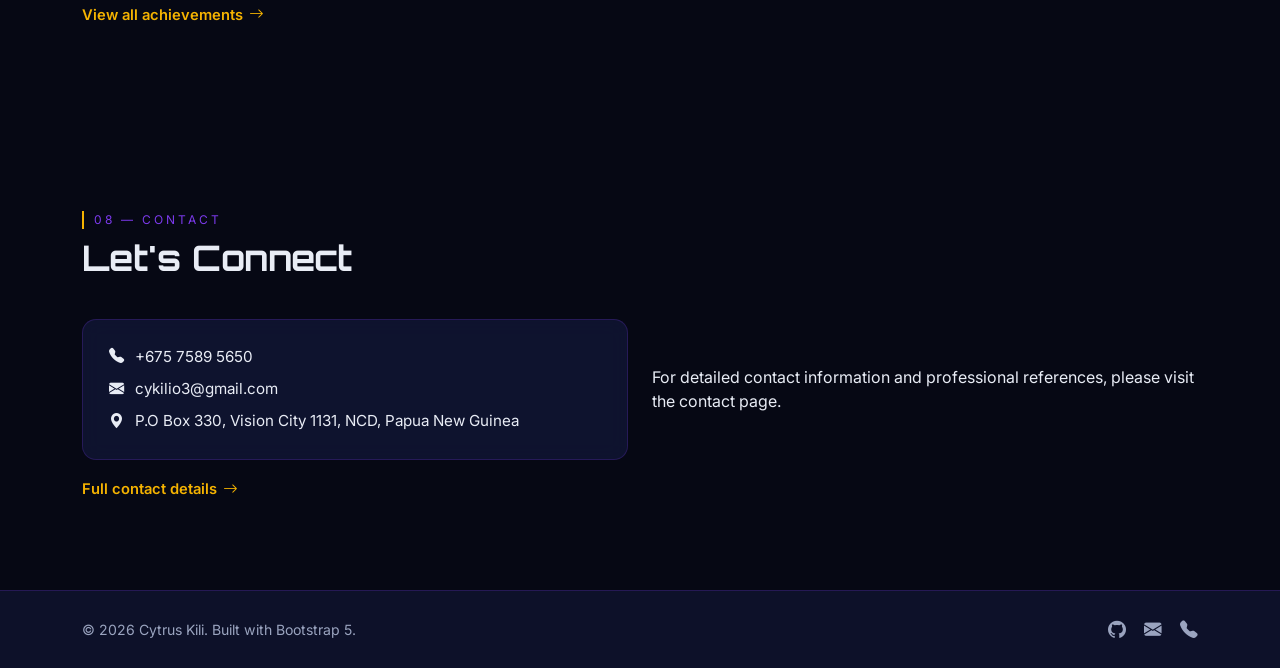
==== commit a7e489e0: "Added icon to index page" ====
--- a/index.html
+++ b/index.html
@@ -4,6 +4,7 @@
   <meta charset="UTF-8">
   <meta name="viewport" content="width=device-width, initial-scale=1.0">
   <title>Cytrus Kili — ICT Support & Web Developer</title>
+  <link rel="icon" href="images/logo.ico" type="image/x-icon">
   <meta name="description" content="Portfolio of Cytrus Kili, ICT Support Officer at PNG Customs Service. Web development, systems support, Office 365, SharePoint, and ASYCUDA World.">
   <!-- Bootstrap 5.3 -->
   <link href="https://cdn.jsdelivr.net/npm/bootstrap@5.3.8/dist/css/bootstrap.min.css" rel="stylesheet">
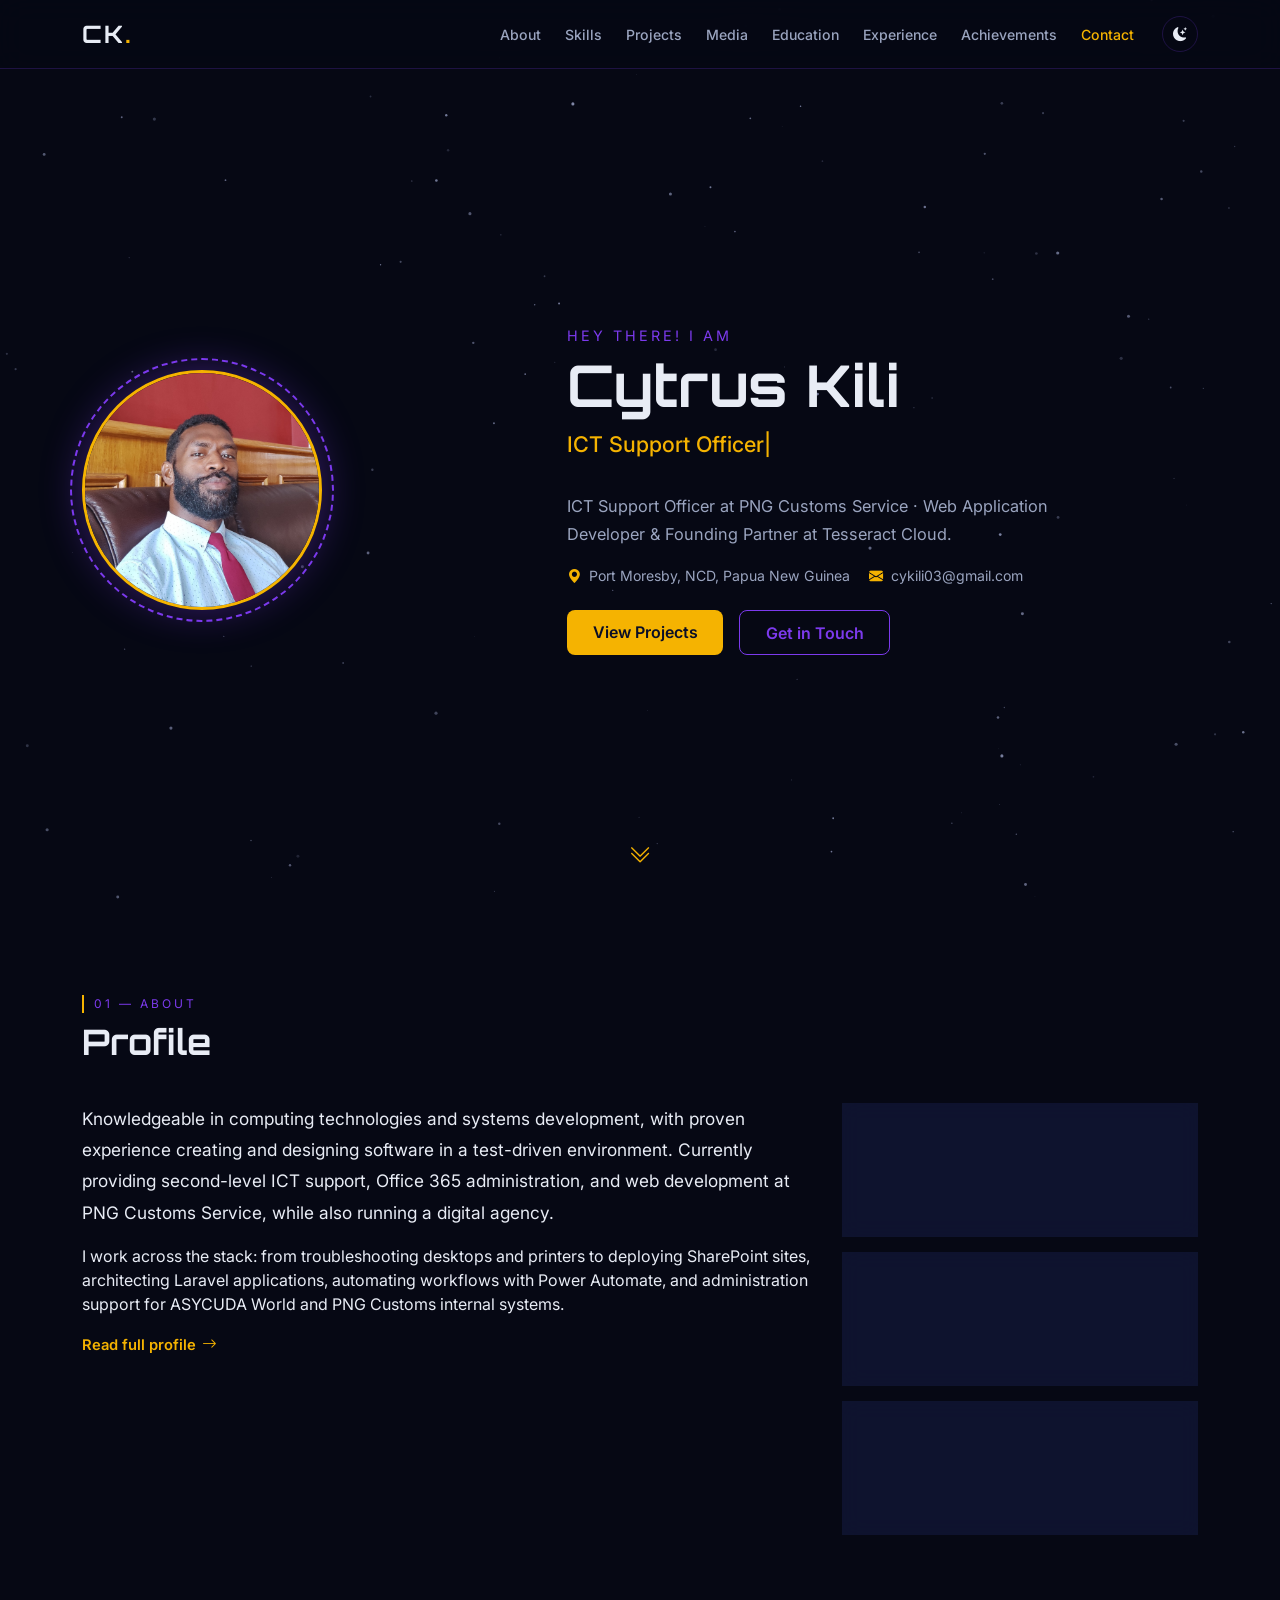
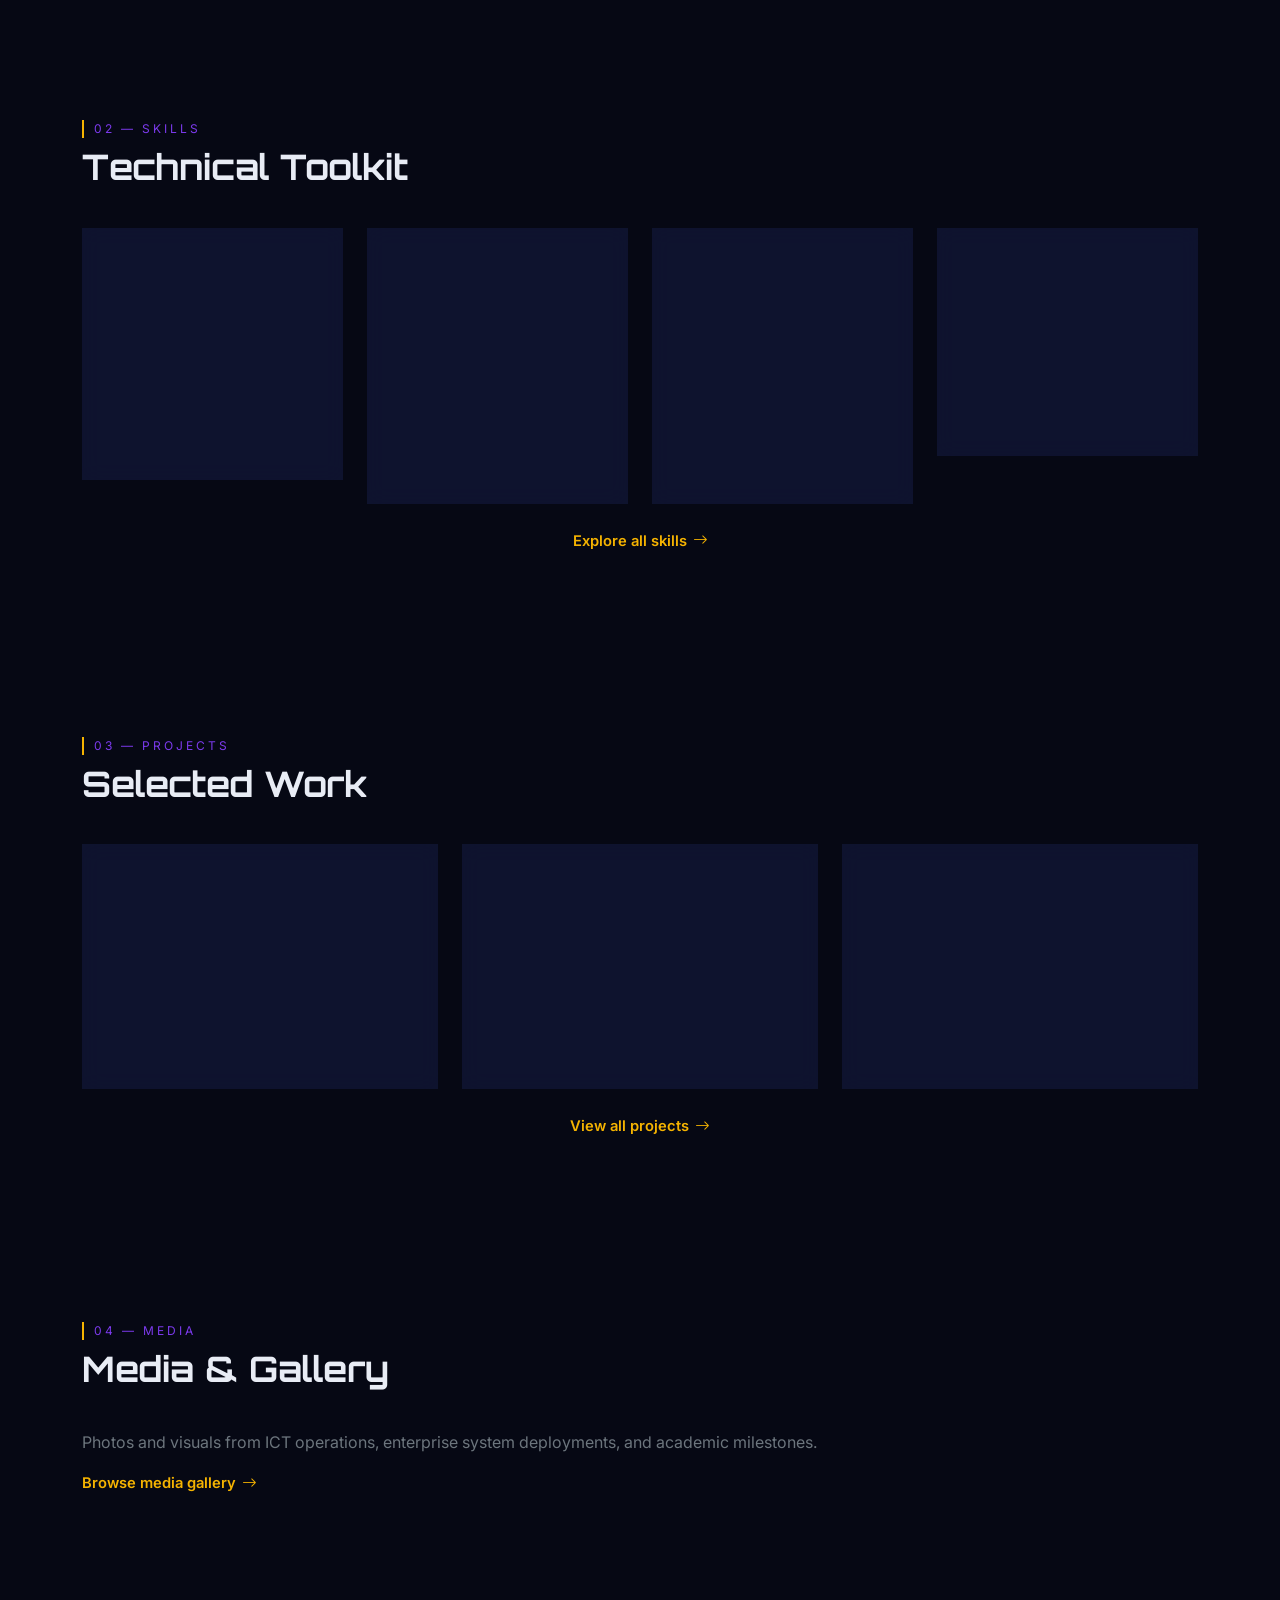
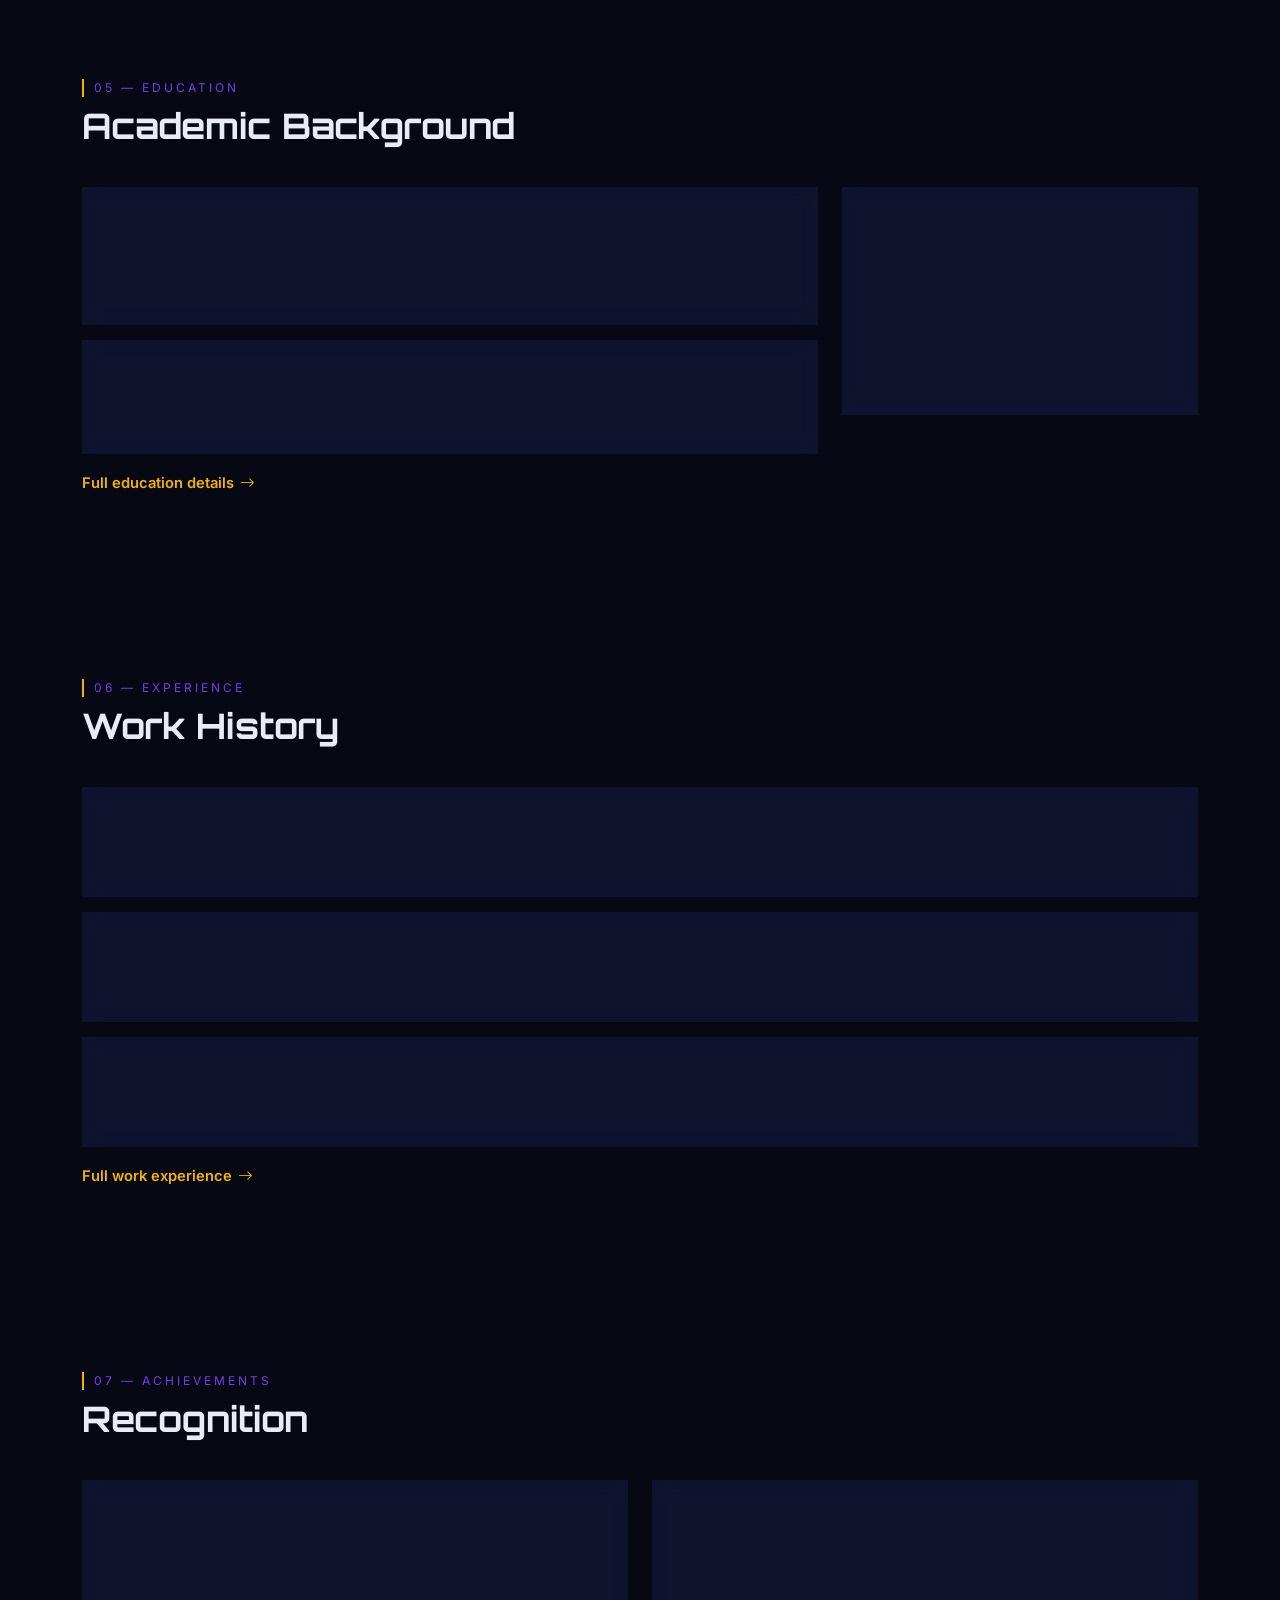
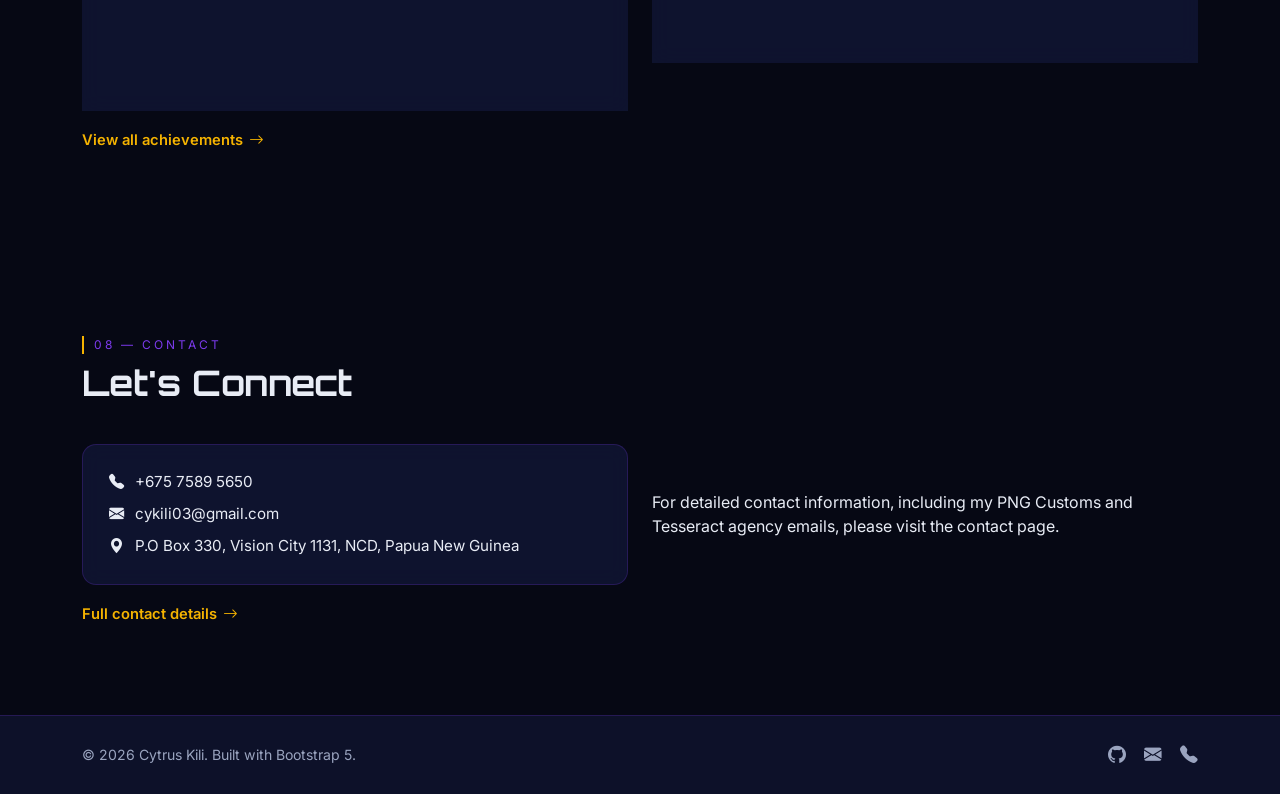
==== commit ae057e3c: "New Skills Progression: Analysis & Integration" ====
--- a/index.html
+++ b/index.html
@@ -69,8 +69,7 @@
             <span id="typedText"></span><span class="typed-cursor">|</span>
           </div>
           <p class="hero-desc mt-3">
-            ICT Support Officer at PNG Customs Service · Web Application Developer ·
-            Building practical systems with Office 365, SharePoint, SQL, and PHP.
+            ICT Support Officer at PNG Customs Service · Web Application Developer & Founding Partner at Tesseract Cloud.
           </p>
           <div class="hero-meta">
             <span><i class="bi bi-geo-alt-fill"></i> Port Moresby, NCD, Papua New Guinea</span>
@@ -98,14 +97,10 @@
       <div class="row g-4 align-items-start">
         <div class="col-lg-8">
           <p class="lead-text">
-            Knowledgeable in computing technologies and systems development, with proven experience
-            creating and designing software in a test-driven environment. Currently providing
-            second-level ICT support, Office 365 administration, and web development at PNG Customs Service.
+            Knowledgeable in computing technologies and systems development, with proven experience creating and designing software in a test-driven environment. Currently providing second-level ICT support, Office 365 administration, and web development at PNG Customs Service, while also running a digital agency.
           </p>
           <p>
-            I work across the stack: from troubleshooting desktops and printers to deploying SharePoint
-            sites, automating workflows with Power Automate, extracting reports from ASYCUDA World via SQL,
-            and maintaining the PNG Customs website.
+            I work across the stack: from troubleshooting desktops and printers to deploying SharePoint sites, architecting Laravel applications, automating workflows with Power Automate, and administration support for ASYCUDA World and PNG Customs internal systems.
           </p>
           <a href="about" class="link-arrow">Read full profile <i class="bi bi-arrow-right"></i></a>
         </div>
@@ -113,6 +108,10 @@
           <div class="info-card float-card">
             <h5><i class="bi bi-briefcase-fill text-gold"></i> Current Role</h5>
             <p class="mb-0">ICT Support Officer — App & Dev.<br><small>PNG Customs Service & ASYCUDA World</small></p>
+          </div>
+          <div class="info-card float-card mt-3">
+            <h5><i class="bi bi-building text-gold"></i> Agency</h5>
+            <p class="mb-0">Founding Partner<br><small>Tesseract Cloud Technologies</small></p>
           </div>
           <div class="info-card float-card mt-3">
             <h5><i class="bi bi-mortarboard-fill text-gold"></i> Education</h5>
@@ -148,15 +147,15 @@
         <div class="col-md-6 col-lg-3">
           <div class="skill-card float-card">
             <i class="bi bi-database skill-icon"></i>
-            <h5>SQL & Reporting</h5>
-            <p>Data extraction from ASYCUDA World, database design & management.</p>
+            <h5>Database Design & Management</h5>
+            <p>Proficient skills in SQL programming, with mySQL, and intermediate with PostgreSQL</p>
           </div>
         </div>
         <div class="col-md-6 col-lg-3">
           <div class="skill-card float-card">
             <i class="bi bi-code-slash skill-icon"></i>
             <h5>Web Development</h5>
-            <p>PHP, MySQL, JavaScript, AJAX. CMS: WordPress, Joomla. cPanel & WHM.</p>
+            <p>PHP, Laravel, JavaScript, AJAX. CMS: WordPress & Joomla, cPanel & WHM.</p>
           </div>
         </div>
       </div>
@@ -174,28 +173,28 @@
         <h2>Selected Work</h2>
       </div>
       <div class="row g-4">
+        <div class="col-md-6 col-lg-4">
+          <div class="project-card float-card">
+            <div class="project-icon"><i class="bi bi-person-video3"></i></div>
+            <h5>Tesseract Client Portal</h5>
+            <p>A two-sided Laravel web app managing client lifecycles from RFQ to invoicing and hosting setup.</p>
+            <span class="badge-tag">Laravel / MySQL</span>
+          </div>
+        </div>
         <div class="col-md-6 col-lg-4">
           <div class="project-card float-card">
             <div class="project-icon"><i class="bi bi-globe2"></i></div>
             <h5>PNG Customs Website Upgrade</h5>
             <p>Redesigned the organization's website, managing SQL database, domain, and cPanel administration.</p>
-            <span class="badge-tag">PHP / cPanel</span>
+            <span class="badge-tag">Custom MVC / MySQL</span>
           </div>
         </div>
         <div class="col-md-6 col-lg-4">
           <div class="project-card float-card">
-            <div class="project-icon"><i class="bi bi-diagram-3"></i></div>
-            <h5>Office 365 Deployment Suite</h5>
-            <p>Led SharePoint & Power Automate deployments for Legal, Investigations, Payroll, and ICT asset registries.</p>
-            <span class="badge-tag">SharePoint / Power Automate</span>
-          </div>
-        </div>
-        <div class="col-md-6 col-lg-4">
-          <div class="project-card float-card">
-            <div class="project-icon"><i class="bi bi-journal-code"></i></div>
-            <h5>Staff Loan Management System</h5>
-            <p>Freelance SQL-backed web application for loan tracking and reporting.</p>
-            <span class="badge-tag">PHP / MySQL</span>
+            <div class="project-icon"><i class="bi bi-server"></i></div>
+            <h5>ASYCUDA World Web Portal</h5>
+            <p>Centralized portal for PNG Customs providing role-based access, JNLP downloads, and a public article feed.</p>
+            <span class="badge-tag">Laravel / Nginx</span>
           </div>
         </div>
       </div>
@@ -212,7 +211,7 @@
         <span class="section-label">04 — Media</span>
         <h2>Media & Gallery</h2>
       </div>
-      <p class="text-secondary">Photos and visuals from ICT operations, site deployments, and travel to outer ports and provinces.</p>
+      <p class="text-secondary">Photos and visuals from ICT operations, enterprise system deployments, and academic milestones.</p>
       <a href="media" class="link-arrow">Browse media gallery <i class="bi bi-arrow-right"></i></a>
     </div>
   </section>
@@ -262,6 +261,13 @@
       </div>
       <div class="timeline-item float-card">
         <div class="d-flex justify-content-between flex-wrap">
+          <h5>Founding Partner & Web Developer</h5>
+          <span class="text-gold small">Present</span>
+        </div>
+        <p class="text-secondary mb-0">Tesseract Cloud Technologies</p>
+      </div>
+      <div class="timeline-item float-card mt-3">
+        <div class="d-flex justify-content-between flex-wrap">
           <h5>ICT Support Officer — App & Dev.</h5>
           <span class="text-gold small">Oct 2022 – Present</span>
         </div>
@@ -274,13 +280,6 @@
         </div>
         <p class="text-secondary mb-0">Theodist</p>
       </div>
-      <div class="timeline-item float-card mt-3">
-        <div class="d-flex justify-content-between flex-wrap">
-          <h5>Freelance Web Application Developer</h5>
-          <span class="text-gold small">Jan 2022 – Feb 2022</span>
-        </div>
-        <p class="text-secondary mb-0">PNG University of Natural Resources & Environment (Bursary)</p>
-      </div>
       <div class="mt-3">
         <a href="experience" class="link-arrow">Full work experience <i class="bi bi-arrow-right"></i></a>
       </div>
@@ -297,15 +296,15 @@
       <div class="row g-4">
         <div class="col-md-6">
           <div class="achievement-card float-card">
-            <i class="bi bi-trophy-fill text-gold achievement-icon"></i>
-            <h5>Telikom PNG Award</h5>
-            <p>Best Final Year Project — System Architecture Proposal Design for a Student Management System for National Polytechnical Institute of Technology.</p>
-            <small class="text-gold">Divine Word University · March 2022</small>
+            <i class="bi bi-rocket-takeoff-fill text-gold achievement-icon"></i>
+            <h5>Tesseract Client Portal Launch</h5>
+            <p>Successfully architected and launched the production two-sided Laravel application for Tesseract clients.</p>
+            <small class="text-gold">Tesseract Cloud Technologies</small>
           </div>
         </div>
         <div class="col-md-6">
           <div class="achievement-card float-card">
-            <i class="bi bi-award-fill text-gold achievement-icon"></i>
+            <i class="bi bi-badge text-gold achievement-icon"></i>
             <h5>Website Upgrade — PNG Customs Service</h5>
             <p>Redesigned and maintained the organization's public website, including SQL database and cPanel administration.</p>
             <small class="text-gold">Oct 2022 – Present</small>
@@ -329,12 +328,12 @@
         <div class="col-md-6">
           <div class="contact-card float-card">
             <p><i class="bi bi-telephone-fill text-gold"></i> +675 7589 5650</p>
-            <p><i class="bi bi-envelope-fill text-gold"></i> cykilio3@gmail.com</p>
+            <p><i class="bi bi-envelope-fill text-gold"></i> cykili03@gmail.com</p>
             <p class="mb-0"><i class="bi bi-geo-alt-fill text-gold"></i> P.O Box 330, Vision City 1131, NCD, Papua New Guinea</p>
           </div>
         </div>
         <div class="col-md-6 d-flex align-items-center">
-          <p class="mb-0">For detailed contact information and professional references, please visit the contact page.</p>
+          <p class="mb-0">For detailed contact information, including my PNG Customs and Tesseract agency emails, please visit the contact page.</p>
         </div>
       </div>
       <div class="mt-3">
--- a/css/style.css
+++ b/css/style.css
@@ -1554,4 +1554,73 @@
   color: #000;
   border-color: var(--accent-gold);
   transform: rotate(90deg);
+}
+
+/* ============================================================
+   LOCAL PROJECTS TILES (Projects Page)
+   ============================================================ */
+.local-project-tile {
+  background: var(--bg-card);
+  border: 1px solid var(--border-subtle);
+  border-radius: var(--radius-card);
+  padding: 1.4rem;
+  height: 100%;
+  display: flex;
+  flex-direction: column;
+  transition: border-color 0.3s ease, box-shadow 0.3s ease, transform 0.3s ease;
+}
+
+.local-project-tile:hover {
+  border-color: var(--accent-violet);
+  box-shadow: 0 8px 25px rgba(124, 58, 237, 0.15);
+  transform: translateY(-3px);
+}
+
+.lp-title {
+  font-size: 1rem;
+  font-weight: 700;
+  color: var(--text-primary);
+  margin-bottom: 0;
+  line-height: 1.3;
+  font-family: 'Orbitron', sans-serif;
+}
+
+.local-project-tile .badge {
+  font-size: 0.65rem;
+  background: var(--bg-secondary) !important;
+  border: 1px solid var(--border-subtle);
+  color: var(--text-secondary);
+  font-family: monospace;
+}
+
+.lp-desc {
+  font-size: 0.85rem;
+  color: var(--text-secondary);
+  margin: 0.5rem 0 1rem 0;
+  line-height: 1.5;
+}
+
+.lp-features {
+  list-style: none;
+  padding: 0;
+  margin: 0 0 1rem 0;
+  flex-grow: 1;
+}
+
+.lp-features li {
+  font-size: 0.8rem;
+  color: var(--text-secondary);
+  margin-bottom: 0.3rem;
+  padding-left: 1.2rem;
+  position: relative;
+}
+
+.lp-features li::before {
+  content: '\F26B'; /* Bootstrap Icon for check */
+  font-family: 'bootstrap-icons';
+  position: absolute;
+  left: 0;
+  color: var(--accent-violet);
+  font-size: 0.7rem;
+  top: 2px;
 }
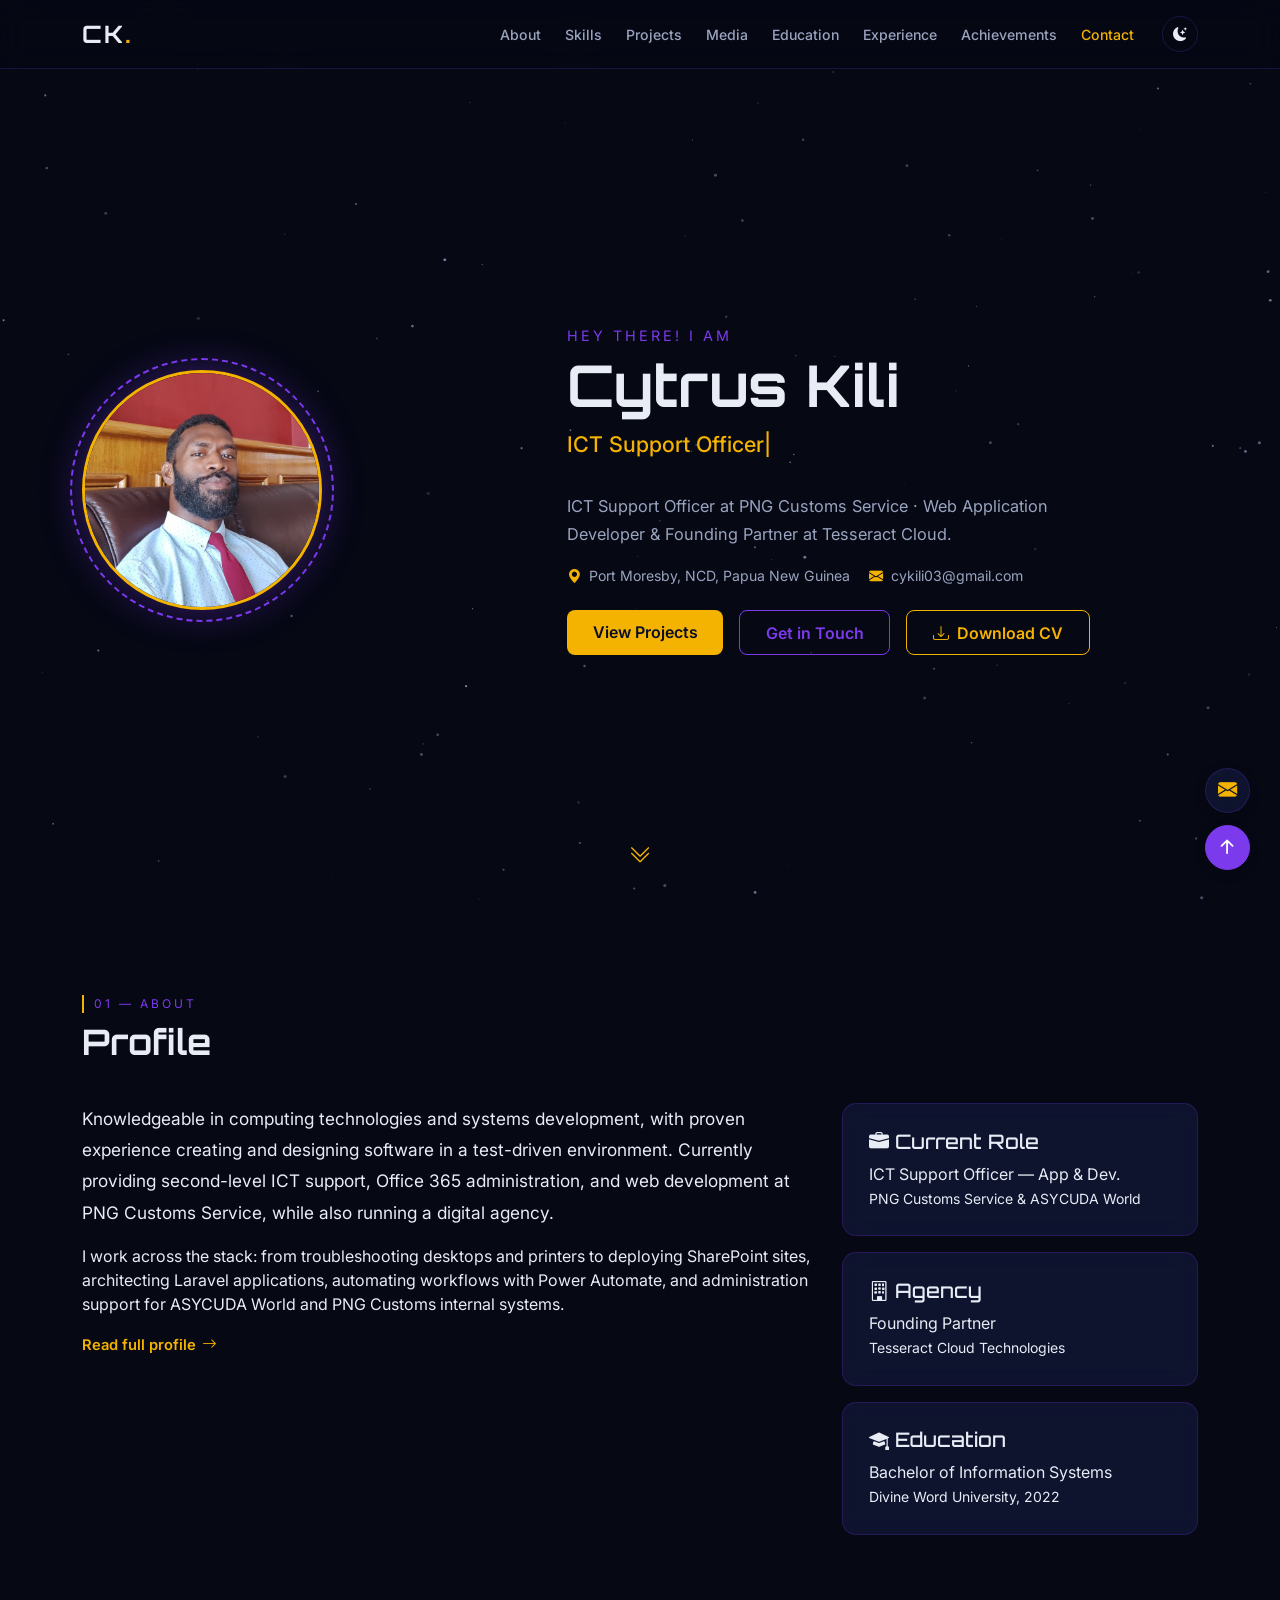
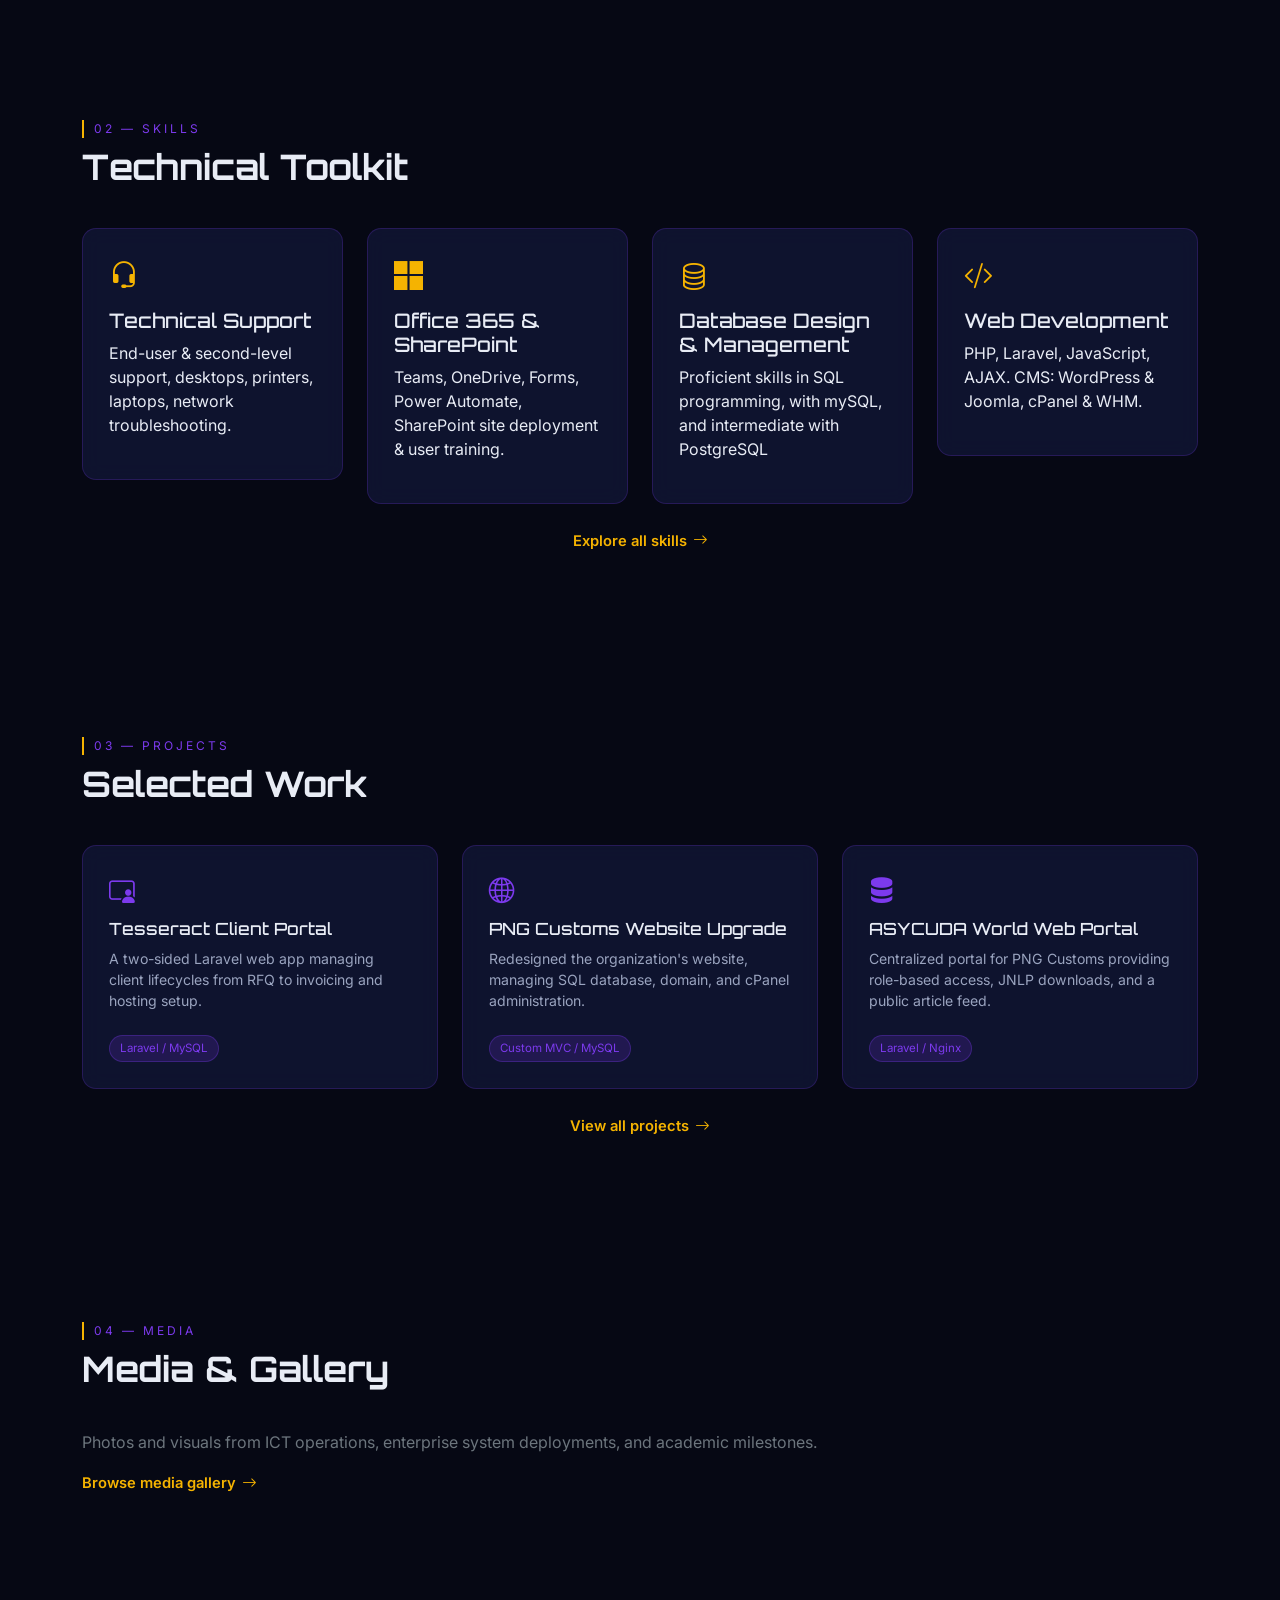
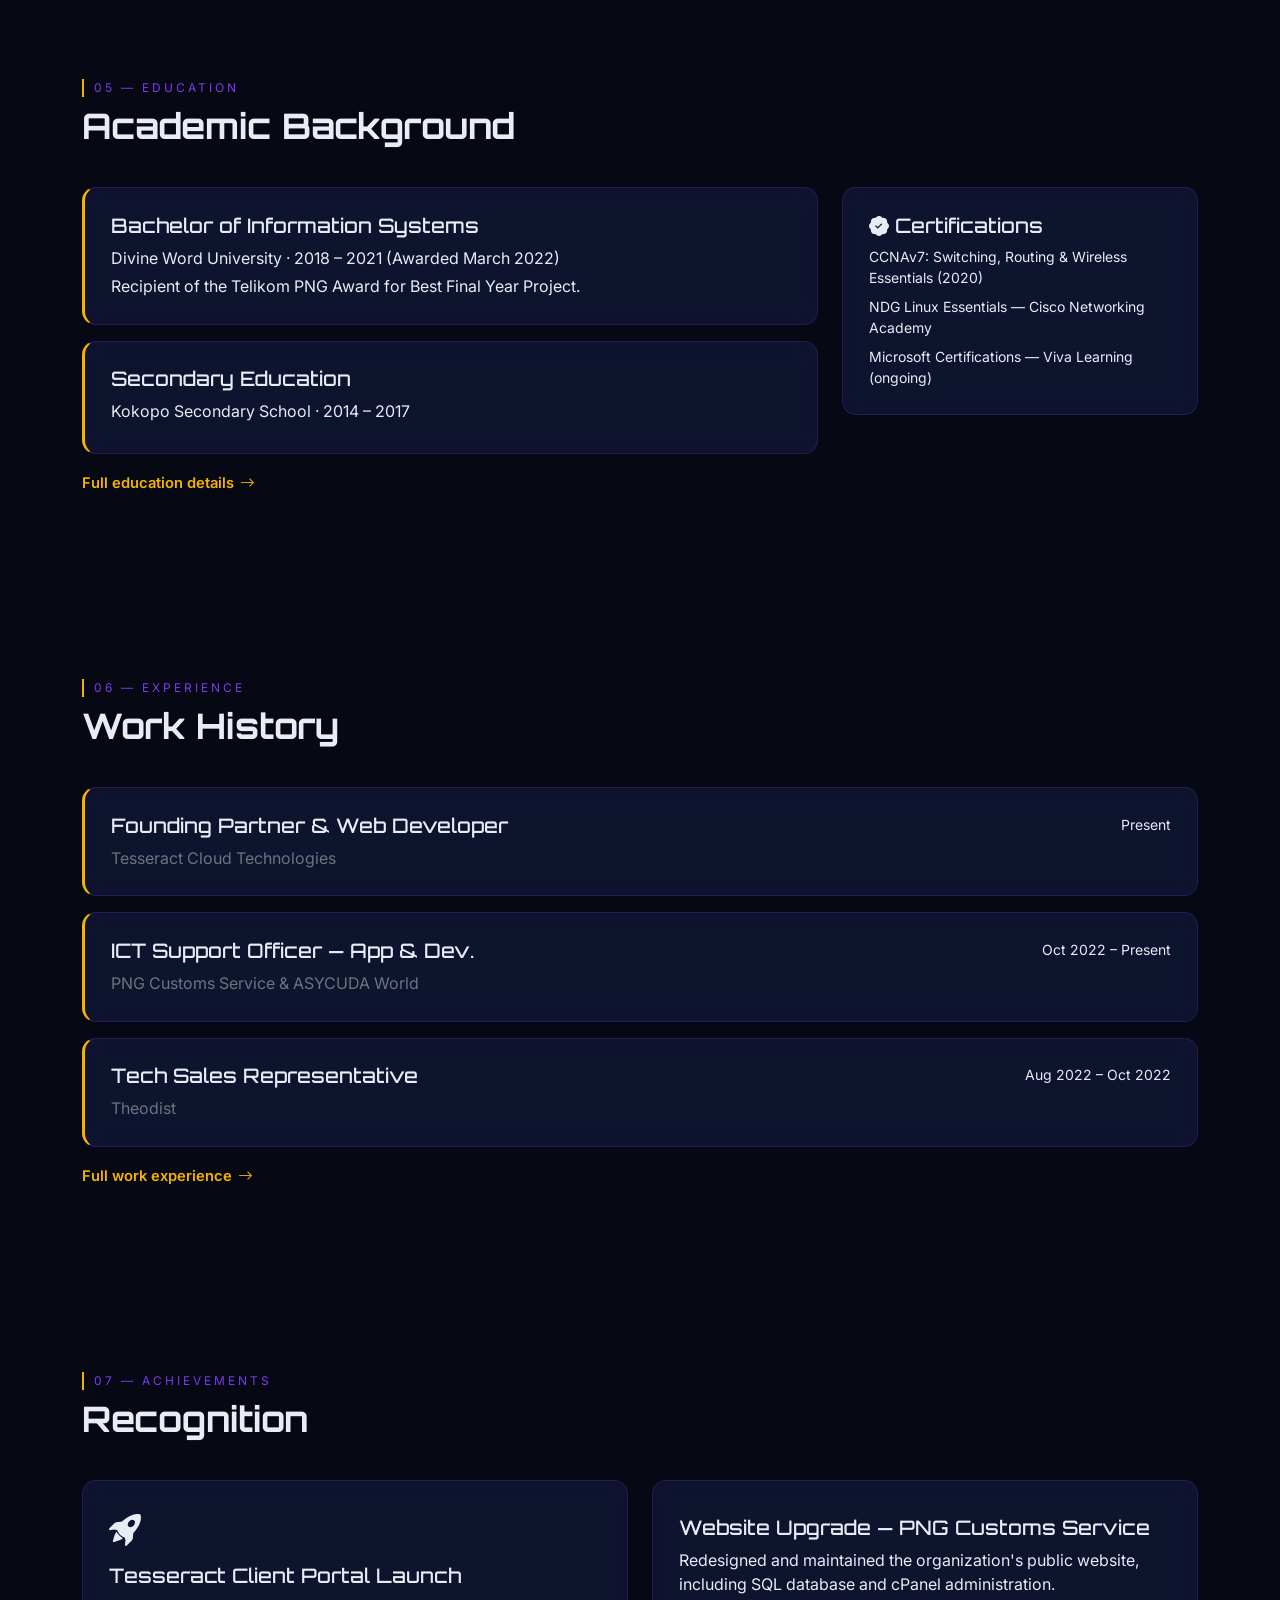
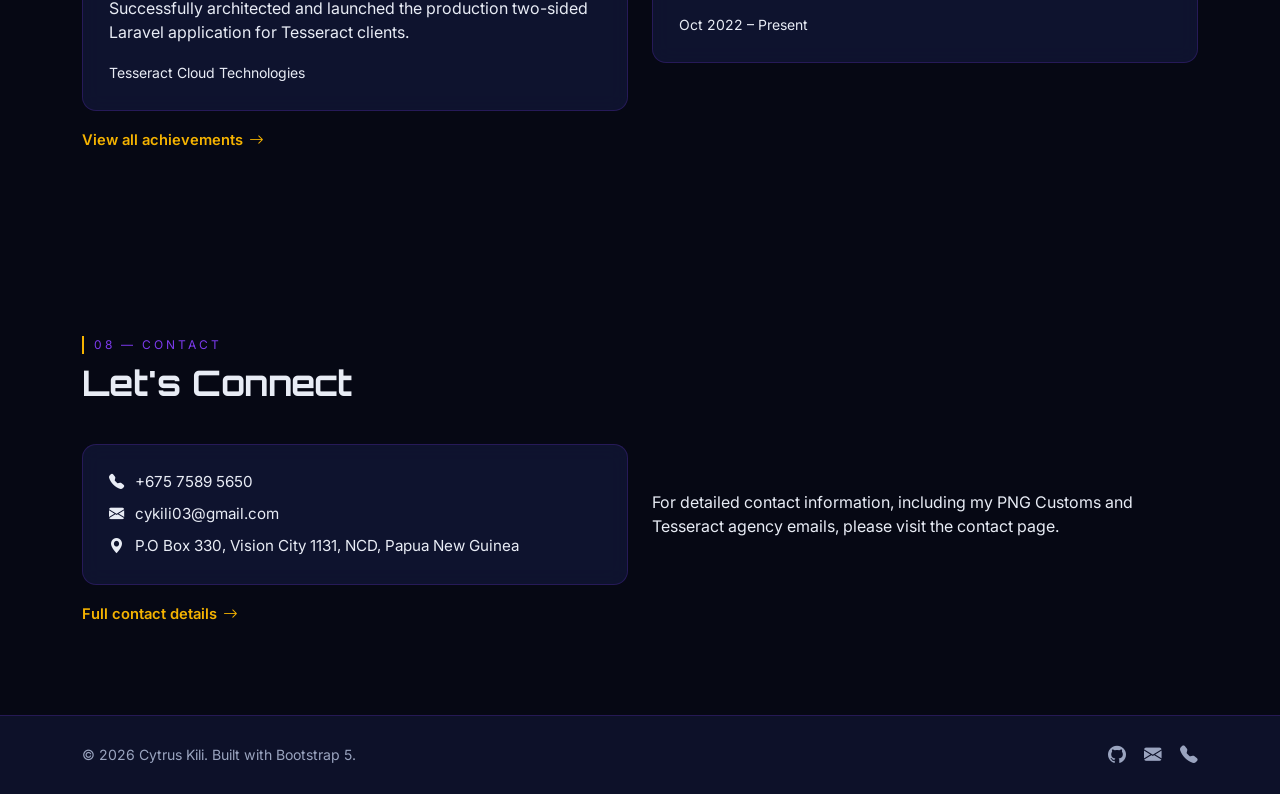
==== commit c2500053: "Additional Function update for top-scroll, email button, offline CV download button" ====
--- a/index.html
+++ b/index.html
@@ -78,6 +78,9 @@
           <div class="mt-4 d-flex flex-wrap gap-3">
             <a href="#projects" class="btn btn-gold">View Projects</a>
             <a href="#contact" class="btn btn-outline-violet">Get in Touch</a>
+            <a href="docs/CYTRUS KILI - CV.pdf" download class="btn btn-outline-gold">
+              <i class="bi bi-download me-1"></i> Download CV
+            </a>
           </div>
         </div>
       </div>
@@ -358,6 +361,17 @@
     </div>
   </footer>
 
+    <!-- Floating Action Buttons -->
+  <div class="floating-actions">
+    <a href="mailto:cykili03@gmail.com" class="fab-btn email-btn" aria-label="Send Email" title="Send Email">
+      <i class="bi bi-envelope-fill"></i>
+    </a>
+    <button id="scrollTopBtn" class="fab-btn scroll-btn" aria-label="Scroll to top" title="Scroll to top">
+      <i class="bi bi-arrow-up-short"></i>
+    </button>
+  </div>
+  
+
   <!-- Bootstrap JS -->
   <script src="https://cdn.jsdelivr.net/npm/bootstrap@5.3.8/dist/js/bootstrap.bundle.min.js"></script>
   <!-- jQuery (optional, available for future extensions) -->
--- a/css/style.css
+++ b/css/style.css
@@ -1623,4 +1623,112 @@
   color: var(--accent-violet);
   font-size: 0.7rem;
   top: 2px;
+}
+
+/* ============================================================
+   FLOATING ACTION BUTTONS (Scroll to Top & Email)
+   ============================================================ */
+.floating-actions {
+  position: fixed;
+  bottom: 30px;
+  right: 30px;
+  display: flex;
+  flex-direction: column;
+  gap: 12px;
+  z-index: 1050; /* Above most content, below navbar */
+}
+
+.fab-btn {
+  width: 45px;
+  height: 45px;
+  border-radius: 50%;
+  display: flex;
+  align-items: center;
+  justify-content: center;
+  font-size: 1.2rem;
+  cursor: pointer;
+  transition: all 0.3s ease;
+  text-decoration: none;
+  border: 1px solid var(--border-subtle);
+  box-shadow: 0 4px 12px rgba(0, 0, 0, 0.2);
+}
+
+/* Email Button */
+.email-btn {
+  background: var(--bg-card);
+  color: var(--accent-gold);
+  backdrop-filter: blur(8px);
+  -webkit-backdrop-filter: blur(8px);
+}
+
+.email-btn:hover {
+  background: var(--accent-gold);
+  color: #0a0e27;
+  border-color: var(--accent-gold);
+  transform: translateY(-3px) scale(1.05);
+  box-shadow: 0 6px 15px rgba(245, 179, 1, 0.4);
+}
+
+/* Scroll Top Button */
+.scroll-btn {
+  background: var(--accent-violet);
+  color: #ffffff;
+  border-color: var(--accent-violet);
+  /* Initially hidden */
+  opacity: 0;
+  visibility: hidden;
+  transform: translateY(15px);
+}
+
+.scroll-btn.show {
+  opacity: 1;
+  visibility: visible;
+  transform: translateY(0);
+}
+
+.scroll-btn:hover {
+  background: #905bf0;
+  border-color: #905bf0;
+  transform: translateY(-3px) scale(1.05);
+  box-shadow: 0 6px 15px rgba(124, 58, 237, 0.4);
+}
+
+.scroll-btn i {
+  font-size: 1.8rem;
+  margin-top: -2px; /* Visual alignment for the arrow icon */
+}
+
+@media (max-width: 768px) {
+  .floating-actions {
+    bottom: 20px;
+    right: 20px;
+  }
+  .fab-btn {
+    width: 40px;
+    height: 40px;
+    font-size: 1rem;
+  }
+  .scroll-btn i {
+    font-size: 1.5rem;
+  }
+}
+
+/* ============================================================
+   CV DOWNLOAD BUTTON
+   ============================================================ */
+.btn-outline-gold {
+  border: 1.5px solid var(--accent-gold);
+  color: var(--accent-gold);
+  font-weight: 600;
+  padding: 0.6rem 1.6rem;
+  border-radius: 8px;
+  background: transparent;
+  transition: all 0.3s;
+}
+
+.btn-outline-gold:hover {
+  background: var(--accent-gold);
+  color: #0a0e27;
+  transform: translateY(-2px);
+  box-shadow: 0 6px 20px rgba(245, 179, 1, 0.35);
 }
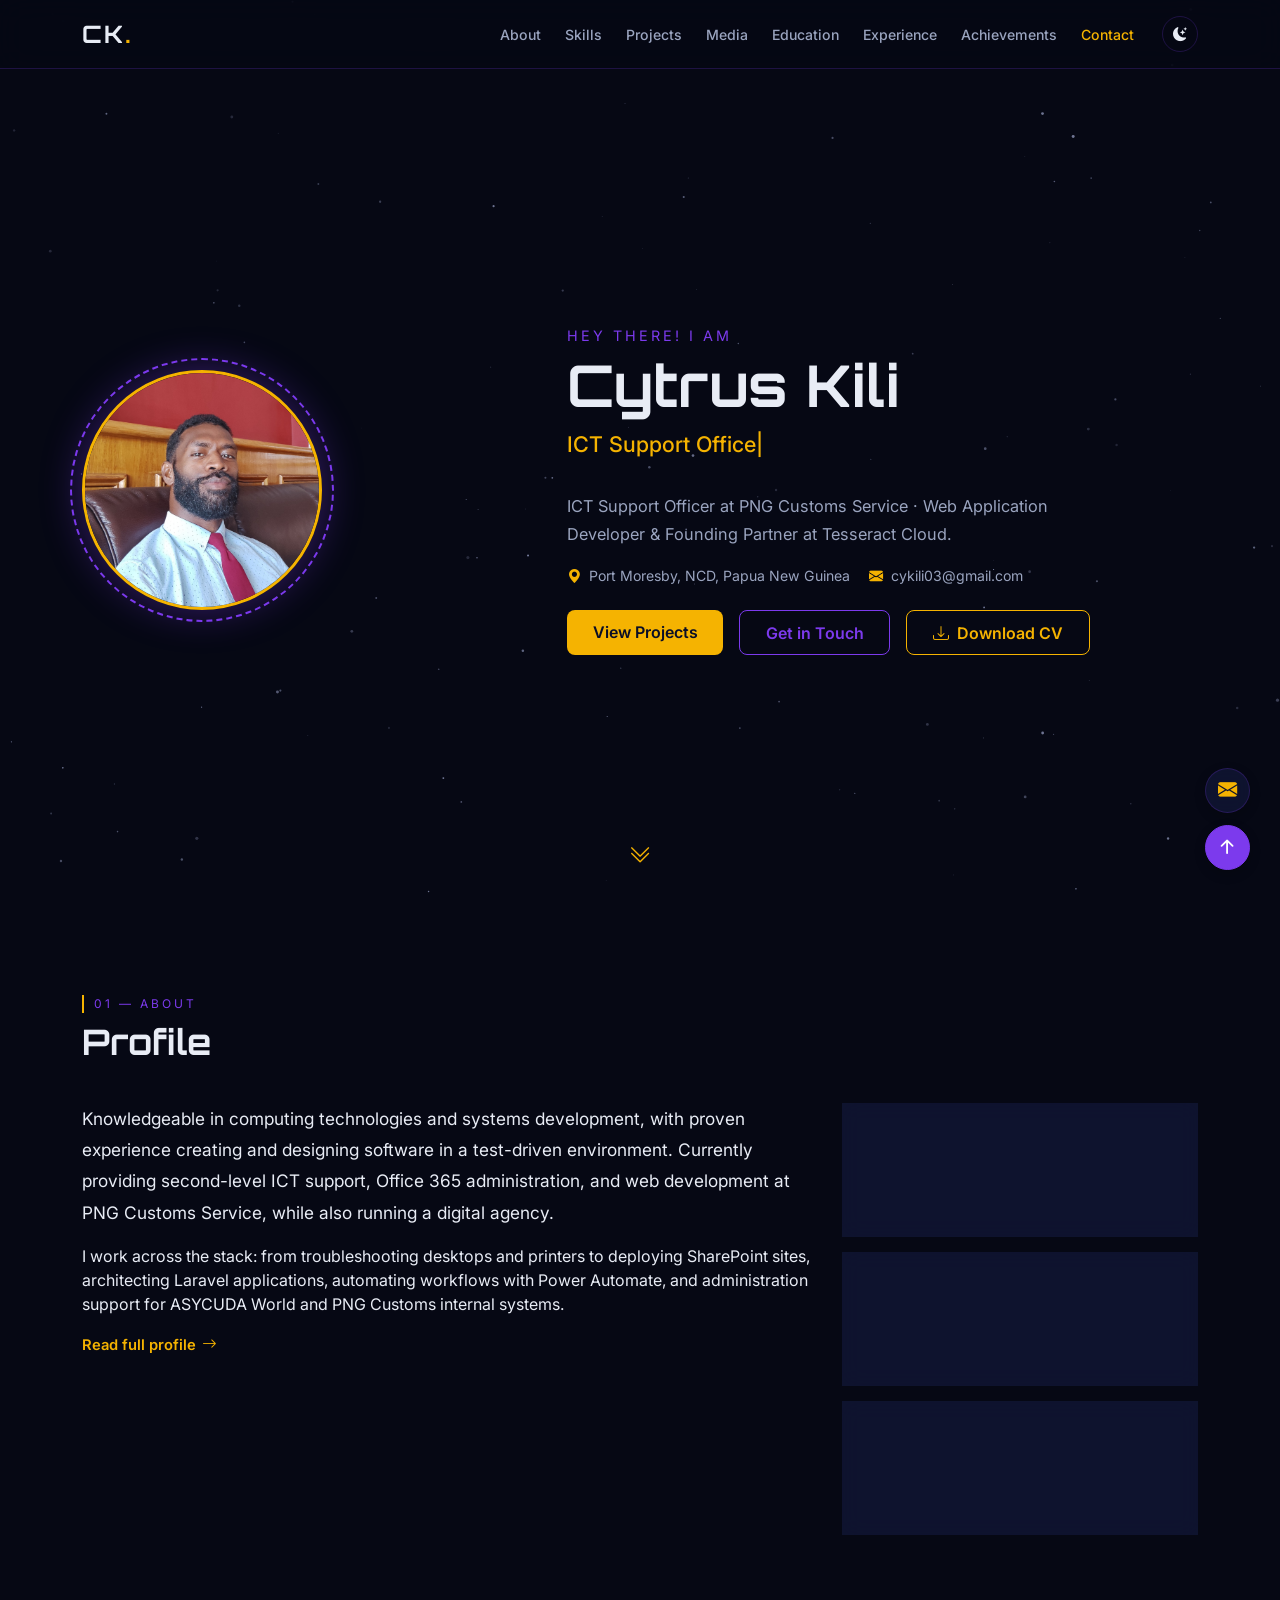
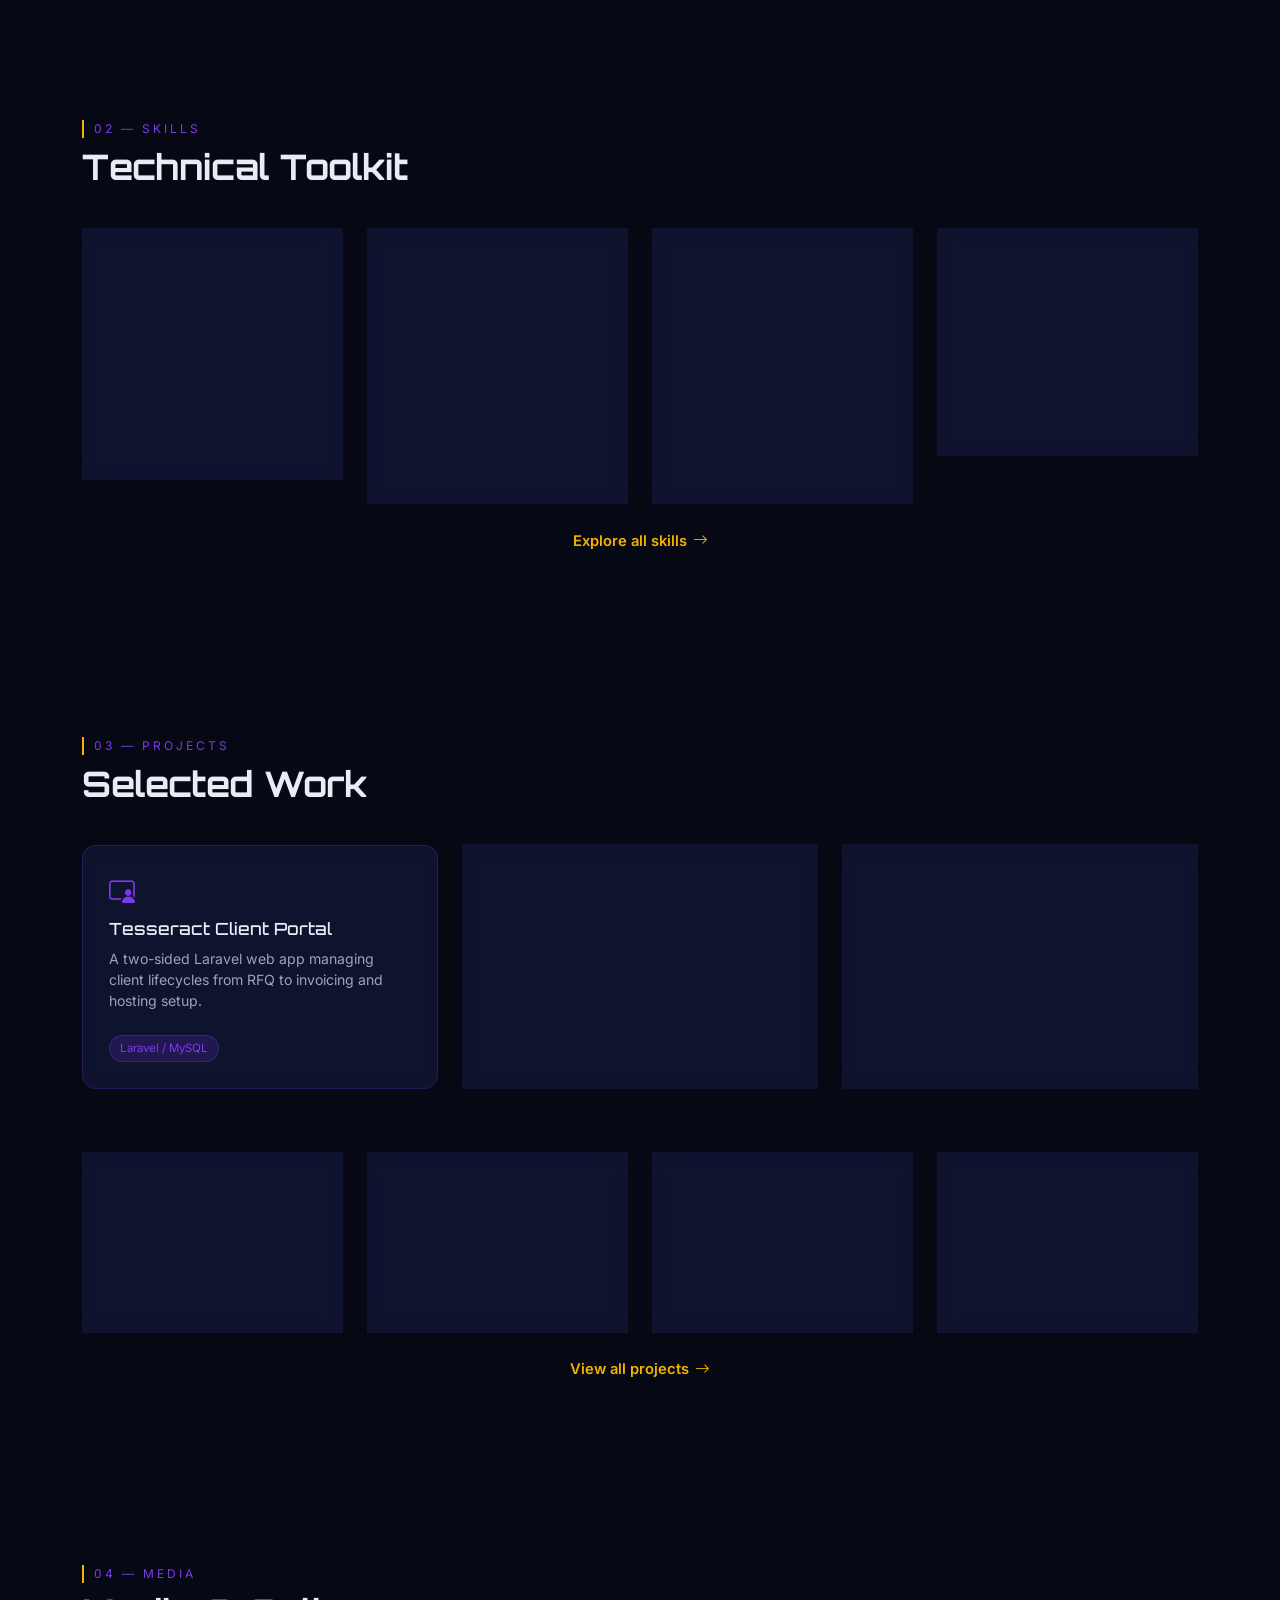
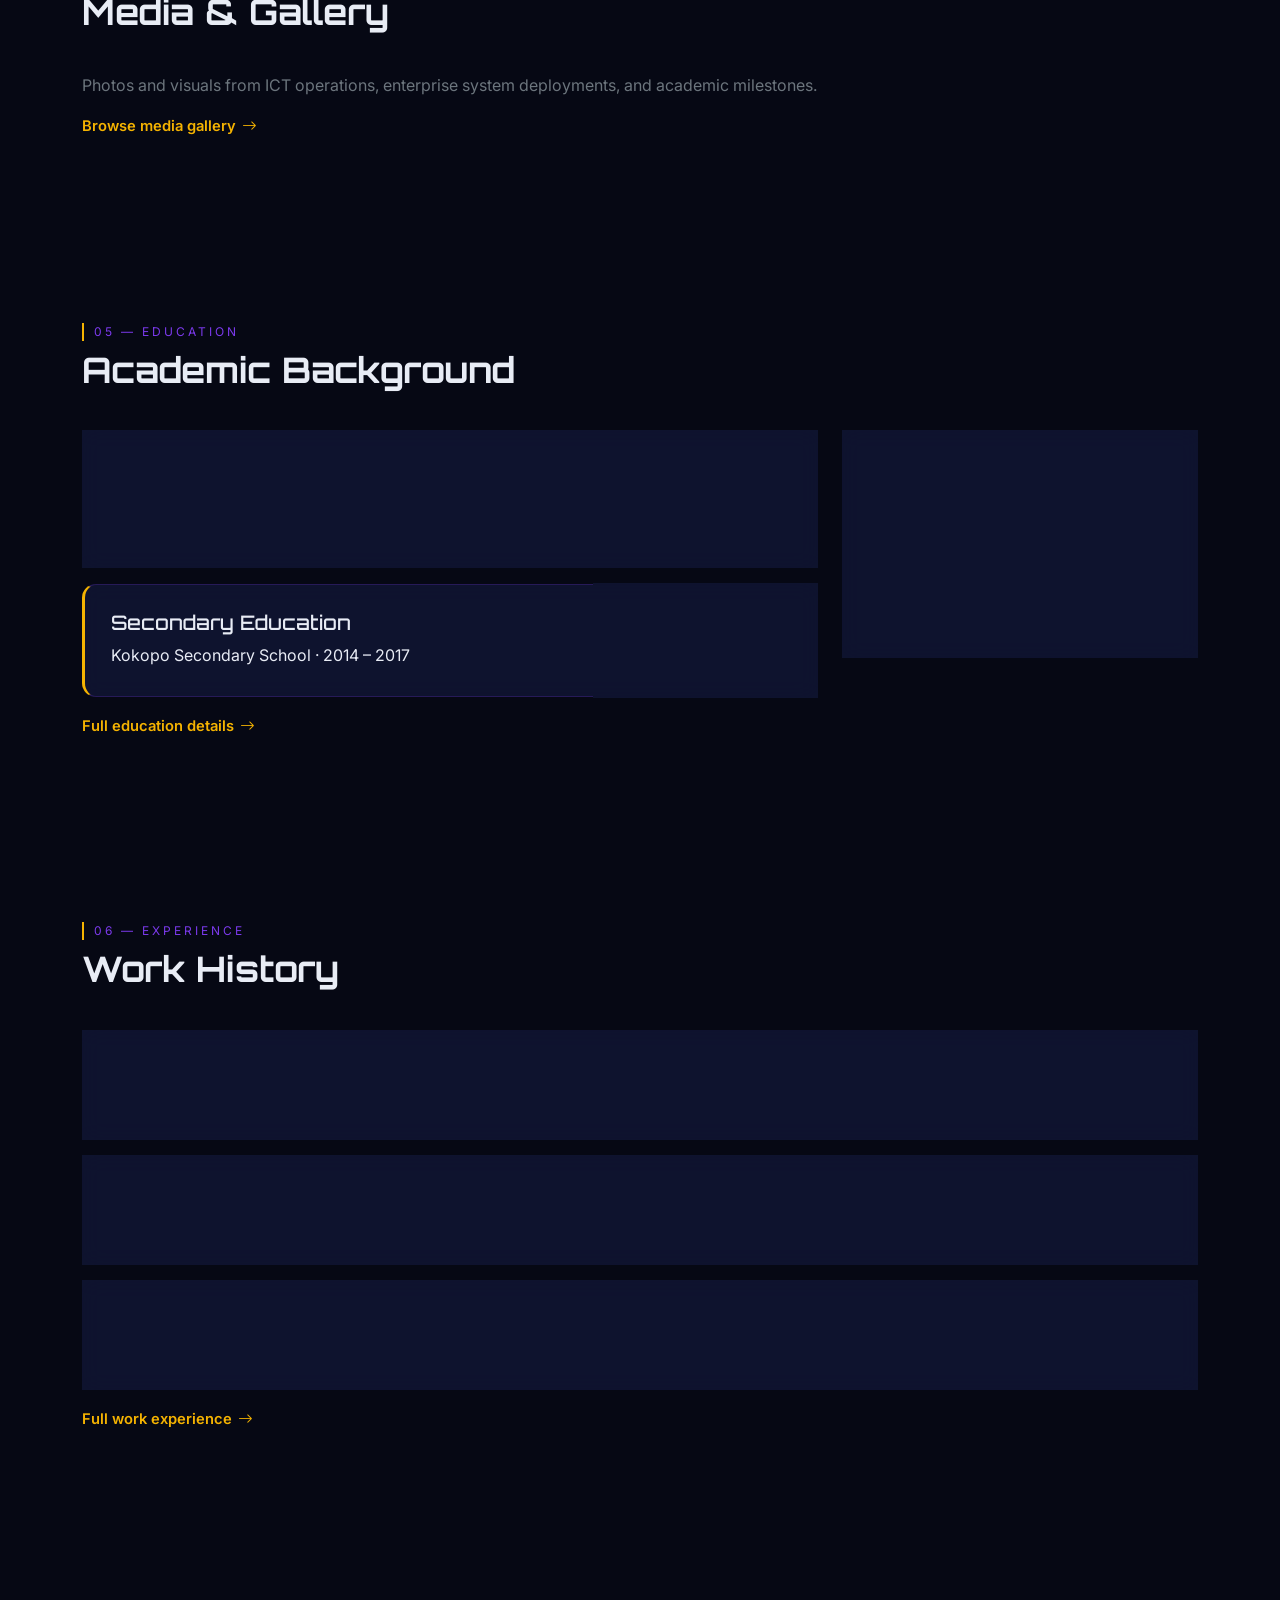
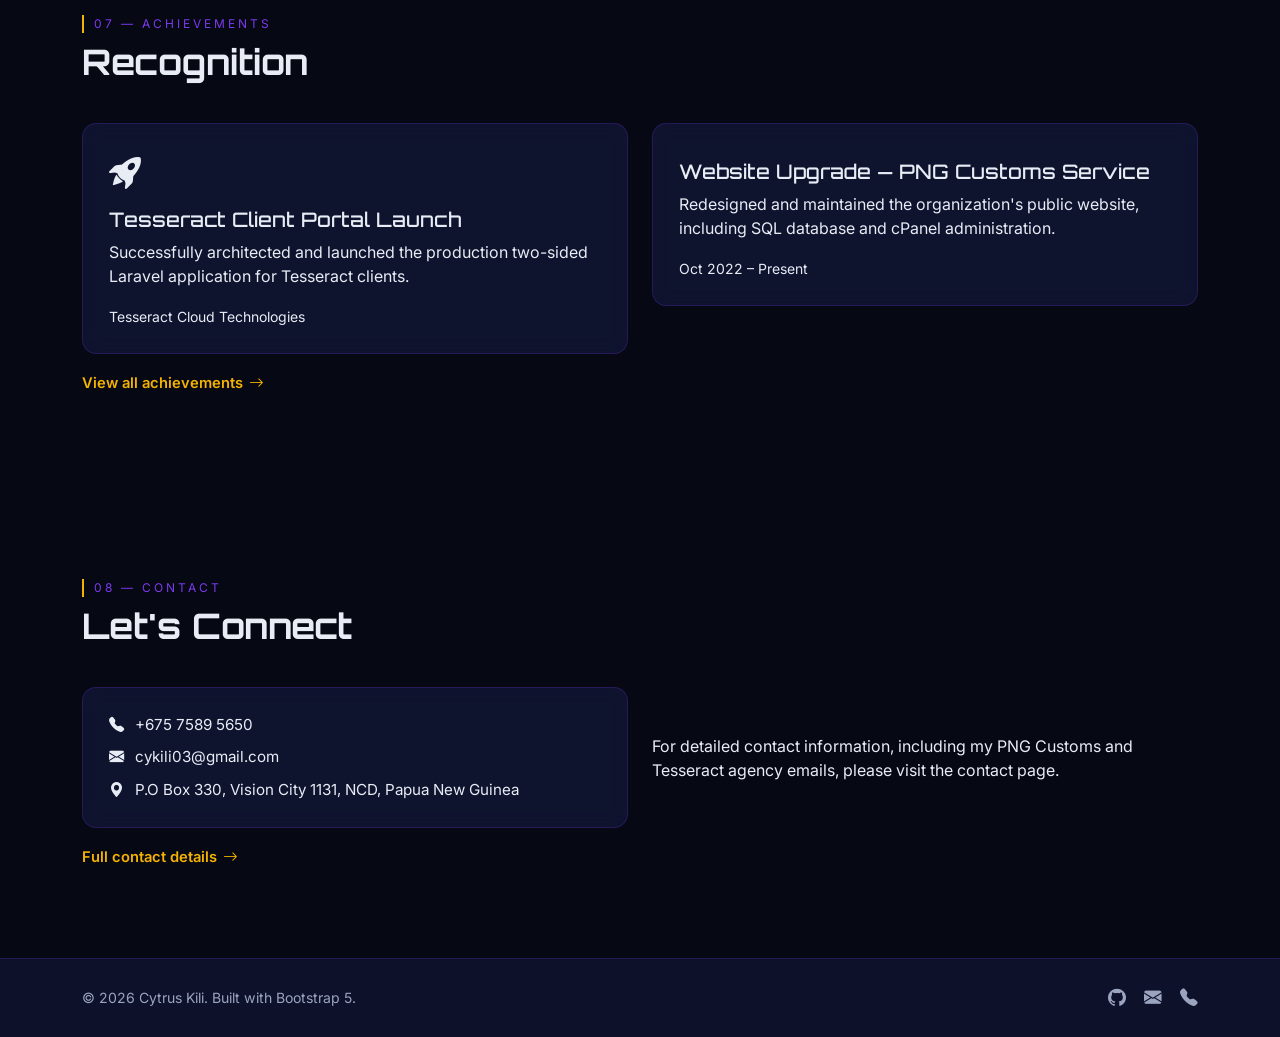
==== commit a0df5349: "v.1.1.4 Minor UI redesign on webpages" ====
--- a/index.html
+++ b/index.html
@@ -201,6 +201,38 @@
           </div>
         </div>
       </div>
+      <!-- Project count cards -->
+      <div class="row g-3 g-lg-4 stats-row" id="projectStats">
+        <div class="col-6 col-lg-3">
+          <div class="stat-card float-card">
+            <div class="stat-icon"><i class="bi bi-collection-fill"></i></div>
+            <div class="stat-number" data-count="13">0</div>
+            <p class="stat-label">Total Projects</p>
+          </div>
+        </div>
+        <div class="col-6 col-lg-3">
+          <div class="stat-card float-card">
+            <div class="stat-icon"><i class="bi bi-hdd-network-fill"></i></div>
+            <div class="stat-number" data-count="6">0</div>
+            <p class="stat-label">Enterprise &amp; Commercial</p>
+          </div>
+        </div>
+        <div class="col-6 col-lg-3">
+          <div class="stat-card float-card">
+            <div class="stat-icon"><i class="bi bi-laptop-fill"></i></div>
+            <div class="stat-number" data-count="7">0</div>
+            <p class="stat-label">Freelance &amp; Academic</p>
+          </div>
+        </div>
+        <div class="col-6 col-lg-3">
+          <div class="stat-card float-card">
+            <div class="stat-icon"><i class="bi bi-gear-wide-connected"></i></div>
+            <div class="stat-number" data-count="2">0</div>
+            <p class="stat-label">Currently In Development</p>
+          </div>
+        </div>
+      </div>
+
       <div class="text-center mt-4">
         <a href="projects" class="link-arrow">View all projects <i class="bi bi-arrow-right"></i></a>
       </div>
--- a/css/style.css
+++ b/css/style.css
@@ -1731,4 +1731,313 @@
   color: #0a0e27;
   transform: translateY(-2px);
   box-shadow: 0 6px 20px rgba(245, 179, 1, 0.35);
+}
+
+/* ============================================================
+   PROJECT COUNT CARDS (Home > 03 Projects)
+   ============================================================ */
+.stats-row { margin-top: 2.5rem; }
+
+.stat-card {
+  position: relative;
+  height: 100%;
+  text-align: center;
+  padding: 1.6rem 1rem 1.4rem;
+  background: var(--bg-card);
+  border: 1px solid var(--border-subtle);
+  border-radius: var(--radius-card);
+  backdrop-filter: blur(10px);
+  -webkit-backdrop-filter: blur(10px);
+  overflow: hidden;
+  transition: border-color 0.3s, box-shadow 0.3s;
+}
+.stat-card::before {
+  content: '';
+  position: absolute;
+  top: 0; left: 0;
+  width: 100%; height: 3px;
+  background: linear-gradient(90deg, var(--accent-violet), var(--accent-gold));
+}
+.stat-card:hover {
+  border-color: var(--accent-gold);
+  box-shadow: var(--shadow-glow);
+}
+.stat-icon {
+  width: 46px; height: 46px;
+  margin: 0 auto 0.8rem;
+  display: flex; align-items: center; justify-content: center;
+  font-size: 1.3rem;
+  color: var(--accent-gold);
+  background: var(--accent-gold-soft);
+  border: 1px solid rgba(245, 179, 1, 0.35);
+  border-radius: 12px;
+}
+.stat-number {
+  font-family: 'Orbitron', sans-serif;
+  font-size: clamp(1.9rem, 4vw, 2.6rem);
+  font-weight: 700;
+  line-height: 1.1;
+  color: var(--text-primary);
+  font-variant-numeric: tabular-nums;
+}
+.stat-label {
+  margin: 0.4rem 0 0;
+  font-size: 0.82rem;
+  color: var(--text-secondary);
+  line-height: 1.4;
+}
+/* Stagger each card's float so they drift independently */
+.stats-row > div:nth-child(1) .stat-card { animation-delay: 0s; }
+.stats-row > div:nth-child(2) .stat-card { animation-delay: -1.5s; }
+.stats-row > div:nth-child(3) .stat-card { animation-delay: -3s; }
+.stats-row > div:nth-child(4) .stat-card { animation-delay: -4.5s; }
+
+/* ============================================================
+   MOBILE RESPONSIVENESS — no horizontal scroll, everything fits
+   (keep this block at the END of the file so it wins specificity)
+   ============================================================ */
+
+/* ---- Global safety net ---- */
+html, body { max-width: 100%; overflow-x: hidden; }
+@supports (overflow: clip) {
+  html, body { overflow-x: clip; }
+}
+img, video, canvas, svg { max-width: 100%; }
+main, section, header, footer, .container { min-width: 0; }
+
+/* Long words / emails / URLs wrap instead of pushing the page wider */
+h1, h2, h3, h4, h5, h6, p, li, a, span,
+.node-title, .role-title, .lp-title, .data-value,
+.personal-link span, .hero-meta span, .thumb-title {
+  overflow-wrap: anywhere;
+}
+.contact-data-list li > div,
+.personal-link span,
+.hero-meta span { min-width: 0; }
+
+/* Section headings must be allowed to wrap (was nowrap) */
+.section-subtitle { white-space: normal; }
+.section-header-wrap { flex-wrap: nowrap; min-width: 0; }
+
+/* ---- Tablets and below ---- */
+@media (max-width: 991.98px) {
+  /* Open mobile menu: scrollable, readable, never taller than the screen */
+  .glass-nav .navbar-collapse {
+    max-height: calc(100vh - 70px);
+    max-height: calc(100dvh - 70px);
+    overflow-y: auto;
+    padding: 0.6rem 0 0.9rem;
+    margin-top: 0.5rem;
+    border-top: 1px solid var(--border-subtle);
+  }
+  .nav-link { padding: 0.6rem 0.25rem !important; }
+  .navbar-nav .theme-toggle { margin: 0.5rem 0 0.25rem; }
+}
+
+/* ---- Phones / small tablets ---- */
+@media (max-width: 767.98px) {
+  /* Bootstrap's g-5 gutter (3rem) pushes the row wider than the container */
+  .hero-section .row { --bs-gutter-x: 1.5rem; --bs-gutter-y: 1.75rem; }
+  .row { --bs-gutter-x: 1.25rem; }
+  .row.g-3, .row.g-4 { --bs-gutter-x: 1rem; --bs-gutter-y: 1rem; }
+
+  .container { padding-left: 1rem; padding-right: 1rem; }
+
+  /* Hero */
+  .hero-section { min-height: auto; padding: 96px 0 80px; }
+  .hero-photo-wrap { width: 150px; height: 150px; margin: 0 auto; }
+  .hero-photo-ring { inset: -8px; }
+  .hero-greeting { font-size: 0.78rem; letter-spacing: 2px; }
+  .hero-name { font-size: clamp(1.8rem, 9vw, 2.4rem); }
+  .hero-desc { font-size: 0.95rem; line-height: 1.65; }
+  .hero-meta { flex-direction: column; align-items: center; gap: 0.5rem; }
+  .hero-section .d-flex.flex-wrap { justify-content: center; }
+  .hero-section .btn { flex: 1 1 100%; max-width: 320px; text-align: center; }
+  .hero-scroll-hint { display: none; }
+
+  /* Sections & type */
+  .section-block { padding: 56px 0; }
+  .section-head { margin-bottom: 1.75rem; }
+  .section-head h2 { font-size: 1.5rem; }
+  .lead-text { font-size: 1rem; line-height: 1.7; }
+  .subpage-main { padding-top: 96px; padding-bottom: 40px; }
+  .page-header { margin-bottom: 2rem; }
+  .page-title {
+    font-size: clamp(1.5rem, 8vw, 2.1rem);
+    letter-spacing: 1px;
+    line-height: 1.2;
+  }
+
+  /* Cards: tighter padding, never wider than their column */
+  .info-card, .skill-card, .project-card, .achievement-card,
+  .contact-card, .timeline-item, .skill-module, .project-node,
+  .mainframe-card, .local-project-tile, .personal-comms-panel {
+    padding: 1.15rem;
+    max-width: 100%;
+  }
+  .terminal-content { padding: 1.15rem; }
+  .node-title { font-size: 1.05rem; }
+  .role-title { font-size: 1.05rem; }
+  .module-header h4 { font-size: 1rem; }
+  .section-subtitle { font-size: 0.95rem; }
+  .section-line { display: none; }
+
+  /* Rows that pair a title with a date/badge stack neatly */
+  .timeline-item .d-flex.justify-content-between,
+  .timeline-card .d-flex.justify-content-between,
+  .mainframe-card .d-flex.justify-content-between {
+    gap: 0.4rem;
+  }
+
+  /* Education terminal */
+  .terminal-body { padding: 1.1rem; }
+  .terminal-title { font-size: 0.65rem; overflow-wrap: anywhere; }
+  .year-node { margin-bottom: 1.75rem; }
+  .semester-block { padding: 1rem; }
+  .unit-list li { font-size: 0.8rem; }
+
+  /* Contact */
+  .contact-terminal:hover { transform: none; }
+  .personal-comms-panel .text-md-end { text-align: left !important; }
+  .personal-comms-panel .justify-content-md-end { justify-content: flex-start !important; }
+  .personal-link:hover { transform: none; }
+
+  /* Hover motion that could nudge content sideways */
+  .timeline-entry:hover .timeline-card { transform: none; }
+
+  /* Media modal */
+  .modal-dialog { margin: 0.75rem; }
+  .modal-image { max-height: 55vh; }
+  .modal-caption { padding: 1rem; }
+  .modal-caption h4 { font-size: 1rem; }
+
+  /* Footer */
+  .site-footer { padding: 1.25rem 0; }
+  .site-footer .social-link:first-child { margin-left: 0; }
+
+  /* Inline "Back / Contact" navigation wraps cleanly */
+  main .d-flex.justify-content-between.border-top { flex-wrap: wrap; gap: 0.75rem; }
+
+  /* Project count cards: keep a gentle float on phones (2 x 2 grid) */
+  .stats-row { margin-top: 1.75rem; --bs-gutter-x: 0.75rem; --bs-gutter-y: 0.75rem; }
+  .stat-card.float-card { animation: floatCard 6s ease-in-out infinite; }
+  .stat-card { padding: 1.2rem 0.6rem 1rem; }
+  .stat-icon { width: 40px; height: 40px; font-size: 1.1rem; margin-bottom: 0.6rem; }
+  .stat-label { font-size: 0.75rem; }
+
+  /* Floating buttons stay inside the viewport */
+  .floating-actions { bottom: 16px; right: 16px; }
+}
+
+/* ---- Small phones (<= 400px) ---- */
+@media (max-width: 400px) {
+  .container { padding-left: 0.875rem; padding-right: 0.875rem; }
+  .navbar-brand { font-size: 1.25rem; }
+  .hero-photo-wrap { width: 130px; height: 130px; }
+  .section-head h2 { font-size: 1.3rem; }
+  .brand-glow { letter-spacing: 1px; }
+  .tech-tag { font-size: 0.64rem; padding: 0.2rem 0.45rem; }
+  .sys-list li { font-size: 0.88rem; }
+  .data-value { font-size: 0.88rem; }
+  .timeline-entry { padding-left: 32px; }
+  .cyber-timeline::before { left: 11px; }
+  .timeline-dot { left: 5px; }
+}
+
+
+/* ============================================================
+   MEDIA GALLERY (filters, search, status pills, lightbox nav)
+   ============================================================ */
+.gallery-toolbar {
+  display: flex;
+  flex-wrap: wrap;
+  align-items: center;
+  justify-content: space-between;
+  gap: 1rem;
+  margin-bottom: 0.75rem;
+}
+.filter-chips { display: flex; flex-wrap: wrap; gap: 0.5rem; min-width: 0; }
+.chip {
+  display: inline-flex; align-items: center; gap: 0.45rem;
+  padding: 0.45rem 0.95rem;
+  font-size: 0.82rem; font-weight: 600;
+  color: var(--text-secondary);
+  background: var(--bg-card);
+  border: 1px solid var(--border-subtle);
+  border-radius: 999px;
+  cursor: pointer;
+  transition: all 0.25s;
+}
+.chip:hover { color: var(--accent-gold); border-color: var(--accent-gold); }
+.chip.active { background: var(--accent-gold); border-color: var(--accent-gold); color: #0a0e27; }
+.chip-count {
+  font-size: 0.7rem; padding: 0.05rem 0.45rem; border-radius: 999px;
+  background: rgba(124, 58, 237, 0.2); color: inherit;
+}
+.chip.active .chip-count { background: rgba(10, 14, 39, 0.18); }
+
+.gallery-search { position: relative; flex: 0 1 280px; min-width: 0; }
+.gallery-search i {
+  position: absolute; left: 12px; top: 50%; transform: translateY(-50%);
+  color: var(--text-secondary); pointer-events: none;
+}
+.gallery-search input {
+  width: 100%;
+  padding: 0.5rem 0.9rem 0.5rem 2.3rem;
+  font-size: 0.88rem;
+  color: var(--text-primary);
+  background: var(--bg-card);
+  border: 1px solid var(--border-subtle);
+  border-radius: 999px;
+  outline: none;
+  transition: border-color 0.25s, box-shadow 0.25s;
+}
+.gallery-search input:focus { border-color: var(--accent-violet); box-shadow: 0 0 0 3px var(--accent-violet-soft); }
+.gallery-status { font-size: 0.78rem; color: var(--text-secondary); margin-bottom: 1.25rem; }
+
+.gallery-empty { text-align: center; padding: 3rem 1rem; color: var(--text-secondary); }
+.gallery-empty i { font-size: 2.2rem; color: var(--accent-violet); }
+
+.gallery-item .thumb-title { overflow-wrap: anywhere; }
+.status-pill {
+  position: absolute; top: 10px; left: 10px; z-index: 2;
+  font-family: 'Orbitron', sans-serif;
+  font-size: 0.6rem; letter-spacing: 0.5px; text-transform: uppercase;
+  padding: 0.25rem 0.6rem; border-radius: 999px;
+  background: rgba(6, 8, 20, 0.82);
+  border: 1px solid currentColor;
+  backdrop-filter: blur(6px); -webkit-backdrop-filter: blur(6px);
+}
+.status-pill.static { position: static; }
+.status-pill.deployed { color: #27c93f; }
+.status-pill.development { color: var(--accent-gold); }
+.status-pill.local { color: #a78bfa; }
+
+.lb-stage { position: relative; background: #000; }
+.lb-stage .modal-image { transition: opacity 0.25s; }
+.lb-stage .modal-image.lb-loading { opacity: 0.3; }
+.lb-nav {
+  position: absolute; top: 50%; transform: translateY(-50%);
+  width: 42px; height: 42px; border-radius: 50%;
+  display: flex; align-items: center; justify-content: center;
+  color: #fff; background: rgba(0, 0, 0, 0.55);
+  border: 1px solid rgba(255, 255, 255, 0.25);
+  cursor: pointer; transition: all 0.25s; z-index: 5;
+}
+.lb-nav:hover { background: var(--accent-gold); color: #000; border-color: var(--accent-gold); }
+.lb-prev { left: 12px; }
+.lb-next { right: 12px; }
+.lb-counter { font-size: 0.78rem; color: var(--text-secondary); }
+
+@media (max-width: 767.98px) {
+  .gallery-toolbar { flex-direction: column; align-items: stretch; }
+  .gallery-search { flex: 1 1 auto; }
+  .chip { padding: 0.4rem 0.75rem; font-size: 0.76rem; }
+  .status-pill { top: 6px; left: 6px; font-size: 0.5rem; padding: 0.2rem 0.45rem; }
+  .gallery-item .thumbnail-info { padding: 0.75rem; }
+  .gallery-item .thumb-title { font-size: 0.85rem; }
+  .gallery-item .thumb-meta { font-size: 0.7rem; }
+  .lb-nav { width: 34px; height: 34px; }
+  .lb-prev { left: 6px; }
+  .lb-next { right: 6px; }
 }
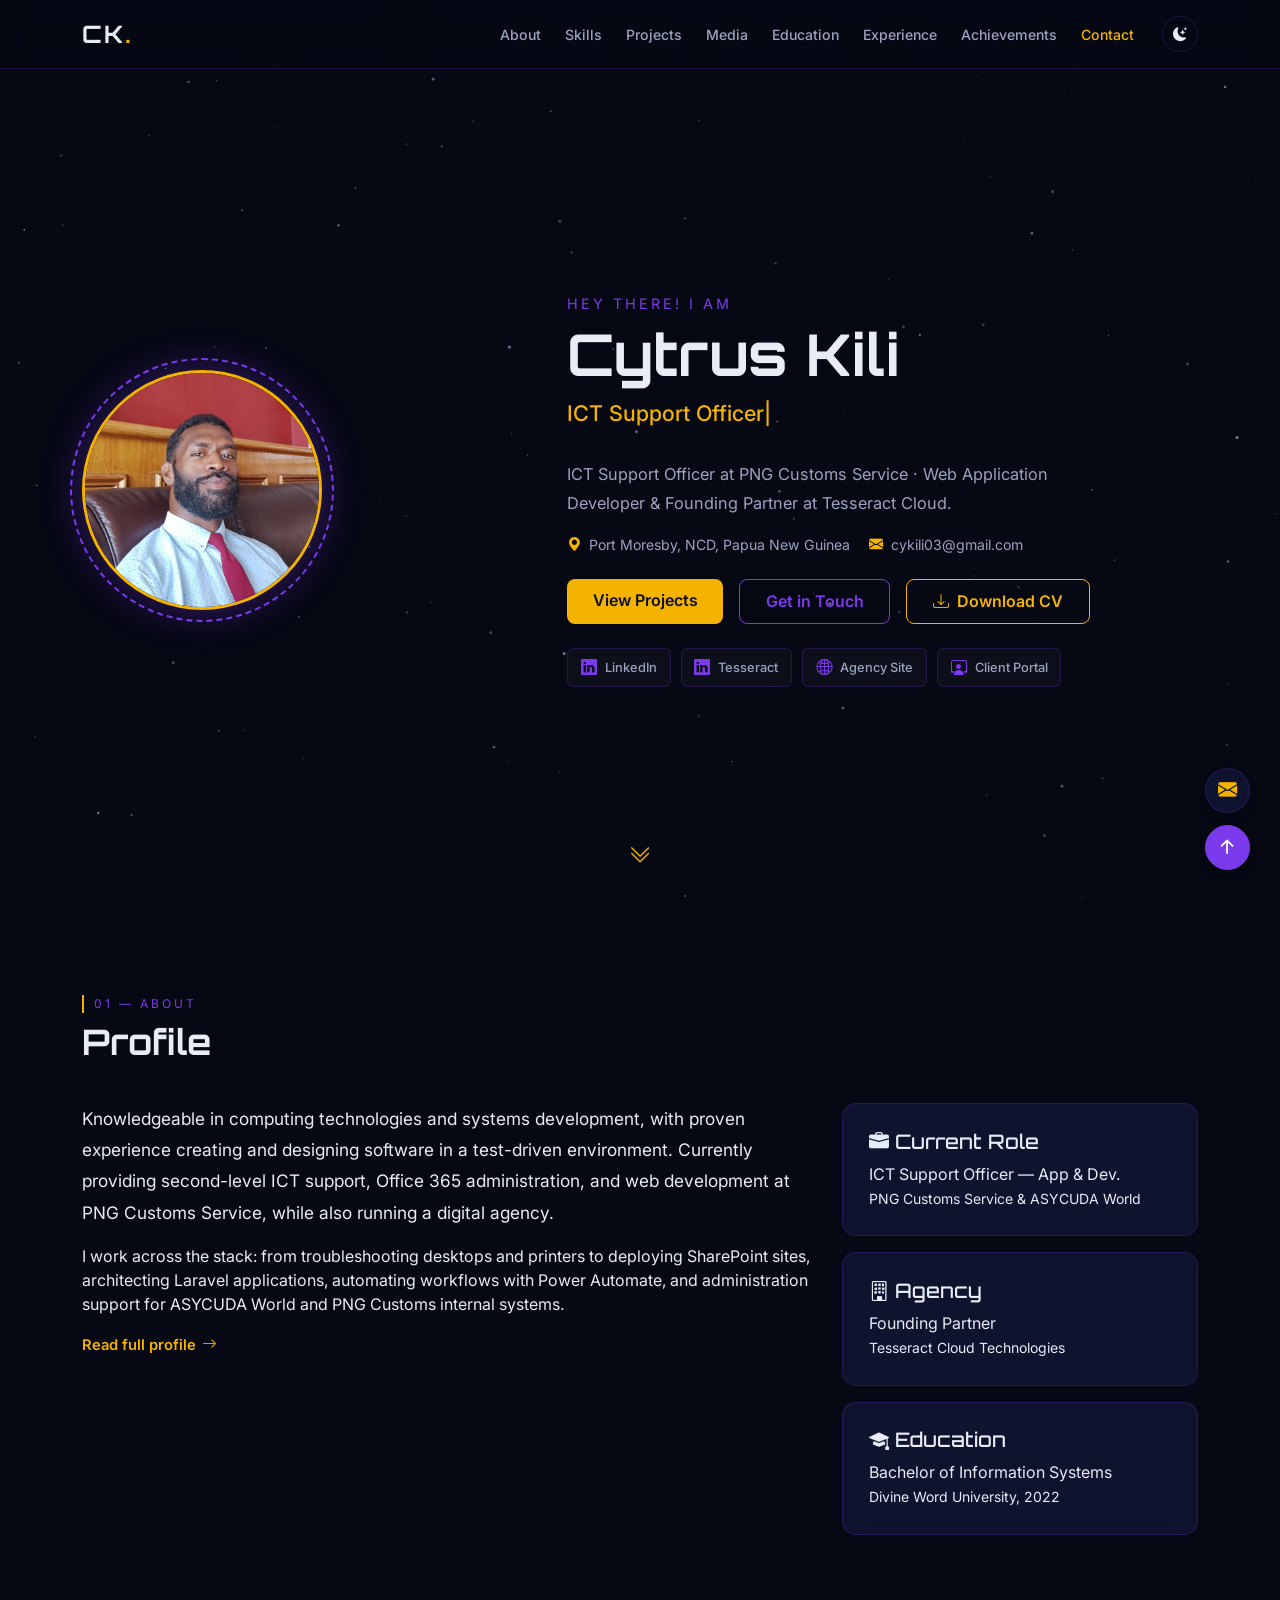
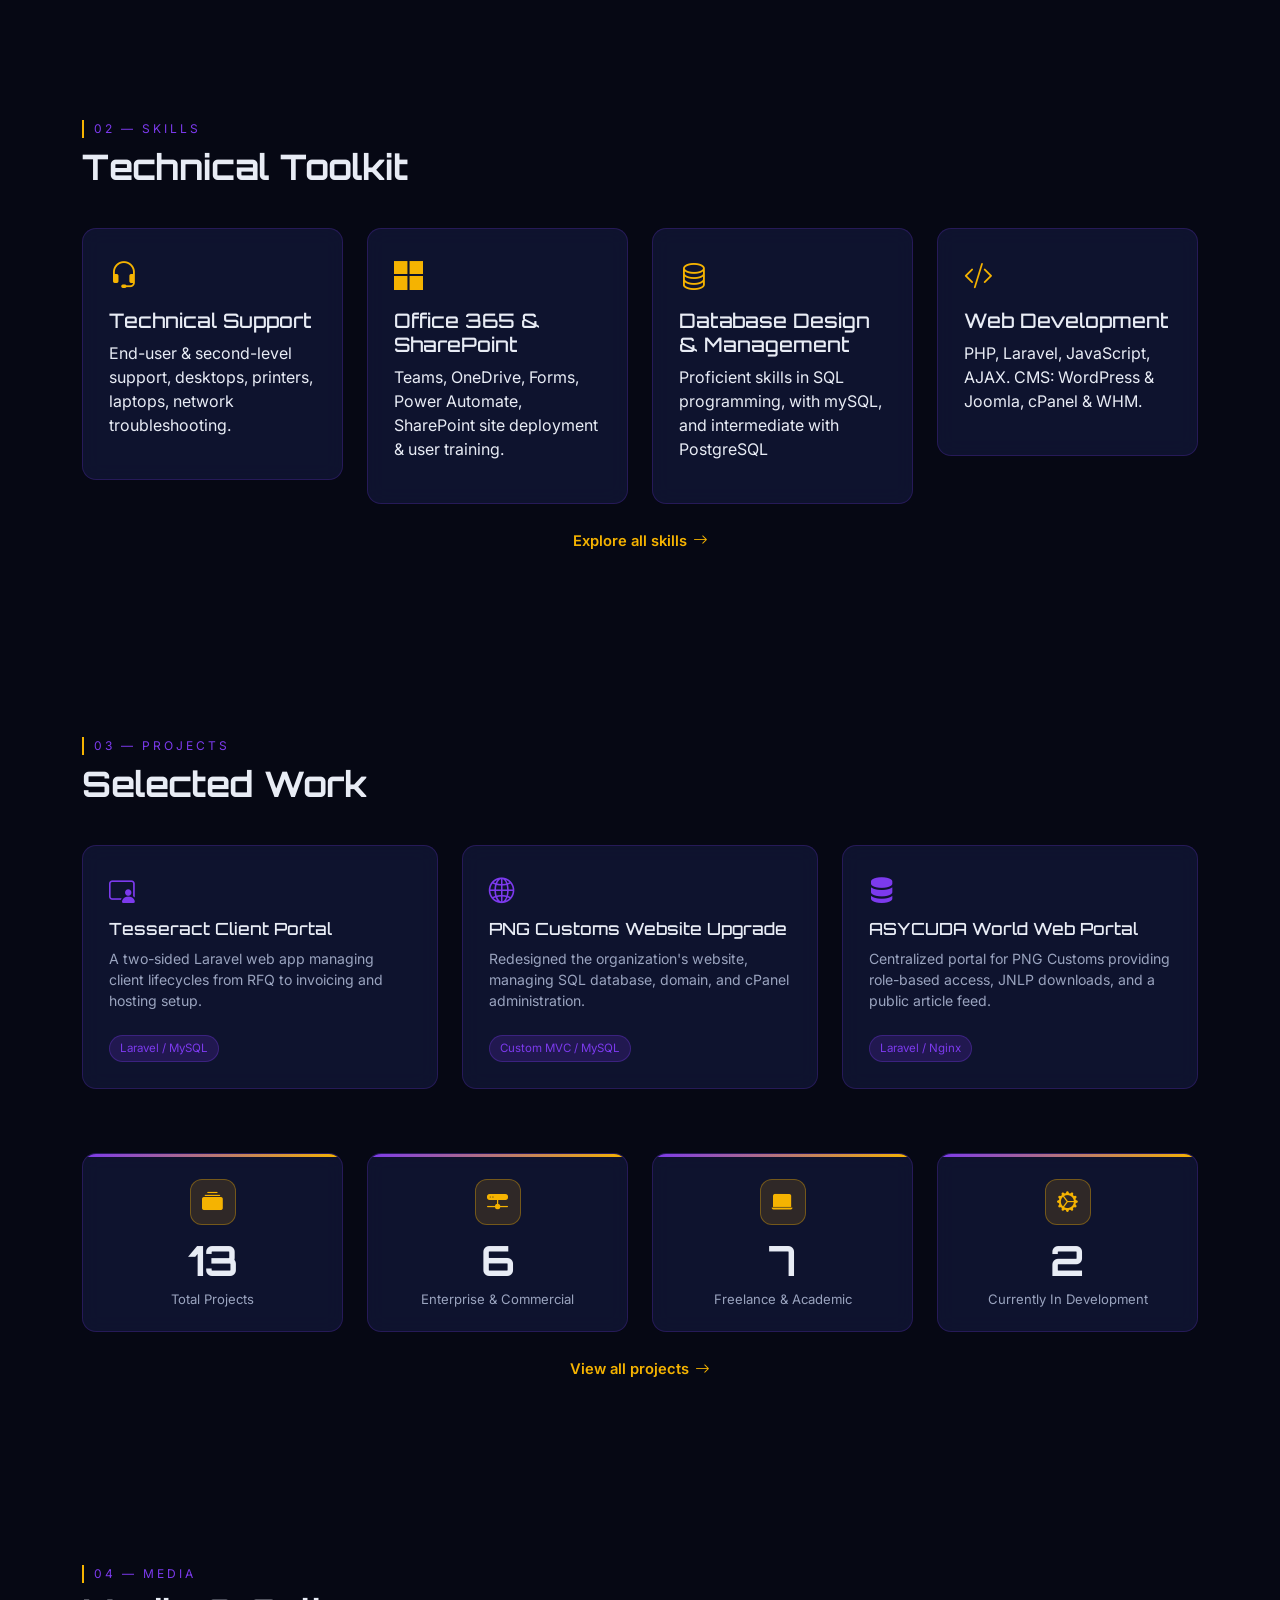
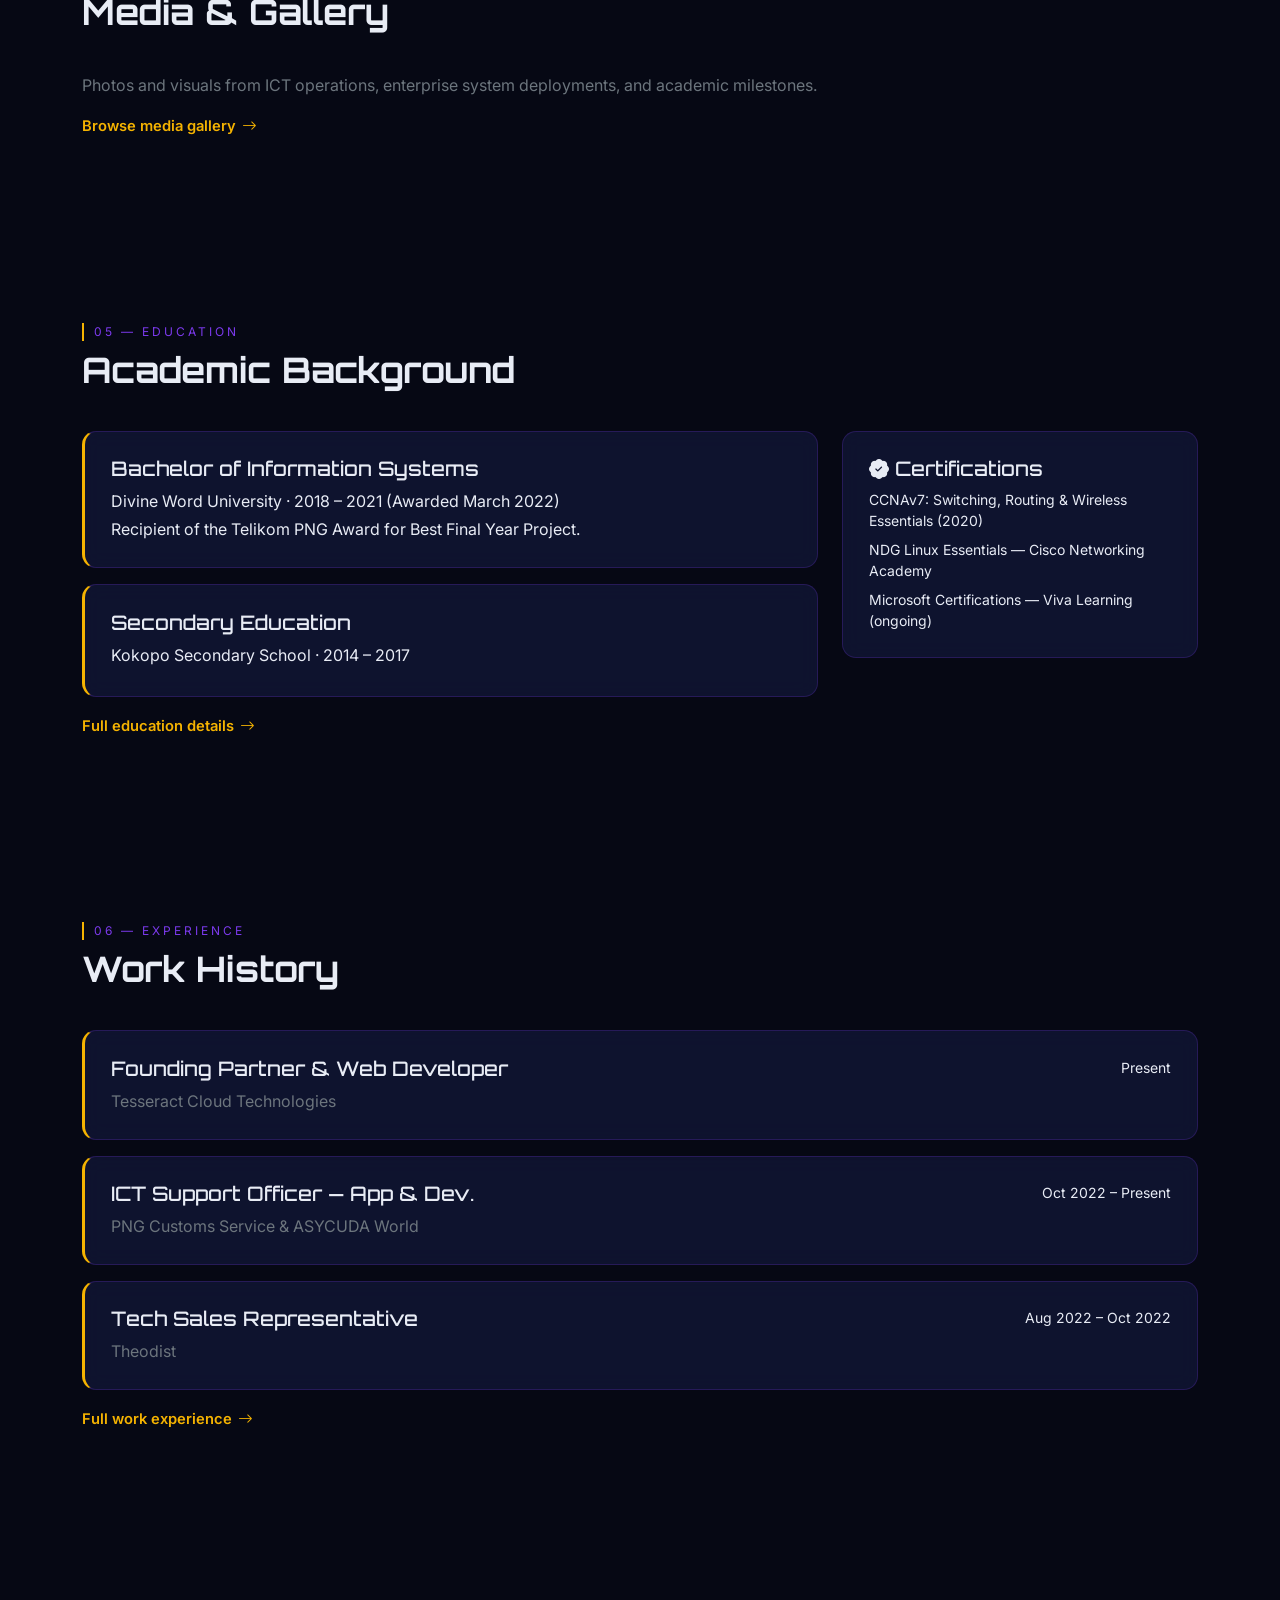
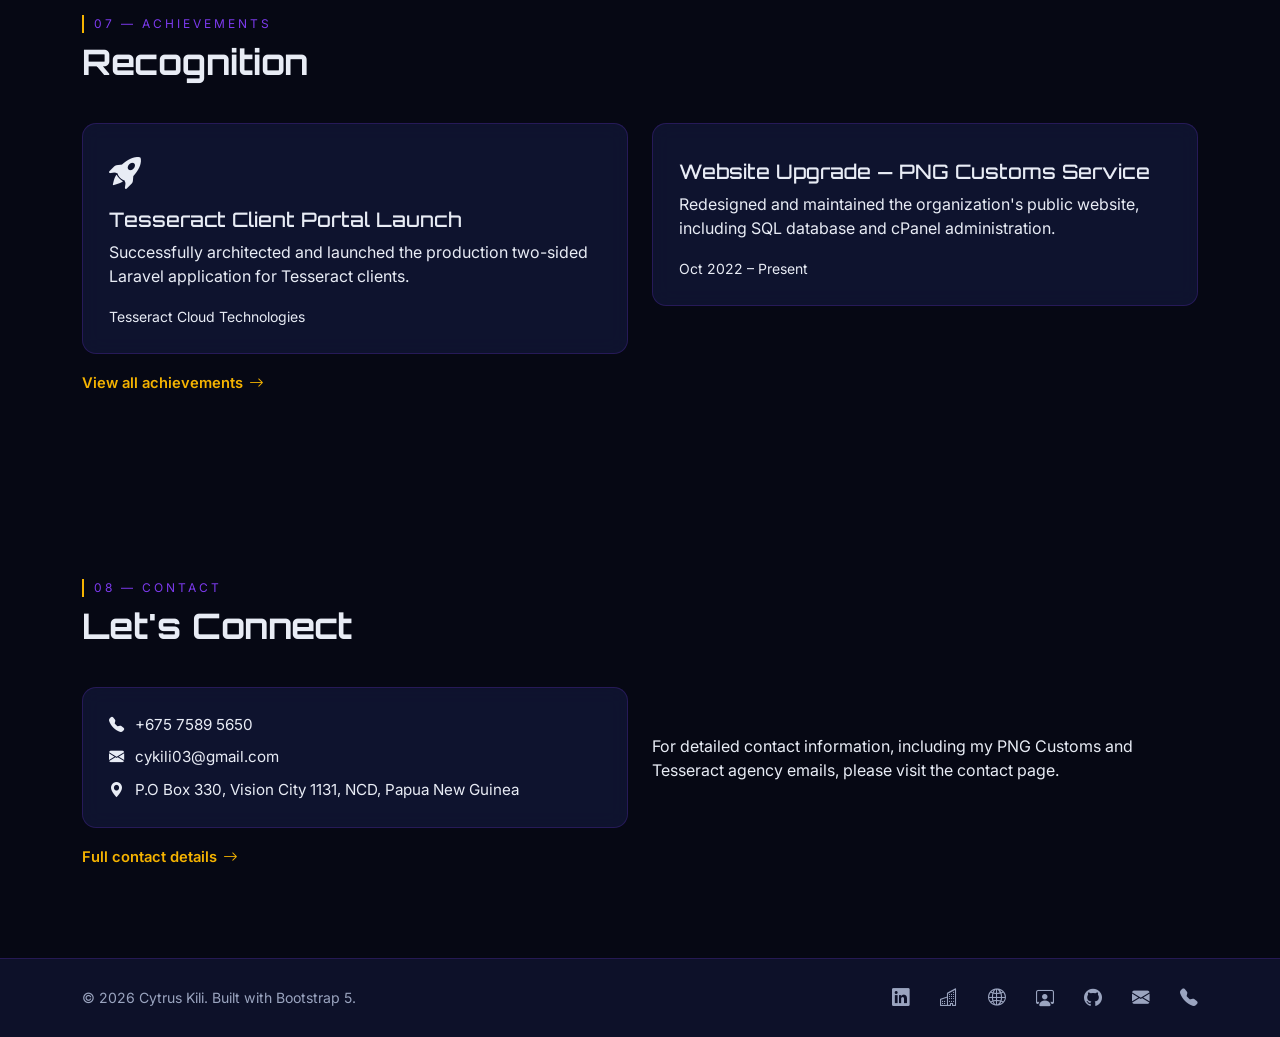
==== commit f10f4693: "Primary thematic styles" ====
--- a/index.html
+++ b/index.html
@@ -75,6 +75,8 @@
             <span><i class="bi bi-geo-alt-fill"></i> Port Moresby, NCD, Papua New Guinea</span>
             <span><i class="bi bi-envelope-fill"></i> cykili03@gmail.com</span>
           </div>
+          
+          <!-- Primary Buttons -->
           <div class="mt-4 d-flex flex-wrap gap-3">
             <a href="#projects" class="btn btn-gold">View Projects</a>
             <a href="#contact" class="btn btn-outline-violet">Get in Touch</a>
@@ -82,6 +84,23 @@
               <i class="bi bi-download me-1"></i> Download CV
             </a>
           </div>
+
+          <!-- Social & Business Links -->
+          <div class="hero-social-links mt-4">
+            <a href="https://www.linkedin.com/in/cytrus-kili-7285b3431" target="_blank" rel="noopener" class="social-chip" title="Personal LinkedIn">
+              <i class="bi bi-linkedin"></i> <span>LinkedIn</span>
+            </a>
+            <a href="https://www.linkedin.com/company/tesseract-cloud-technologies-png/" target="_blank" rel="noopener" class="social-chip" title="Tesseract LinkedIn">
+              <i class="bi bi-linkedin"></i> <span>Tesseract</span>
+            </a>
+            <a href="https://tesseract-pg.com/" target="_blank" rel="noopener" class="social-chip" title="Agency Website">
+              <i class="bi bi-globe2"></i> <span>Agency Site</span>
+            </a>
+            <a href="https://client.tesseract-pg.com/" target="_blank" rel="noopener" class="social-chip" title="Client Portal">
+              <i class="bi bi-person-workspace"></i> <span>Client Portal</span>
+            </a>
+          </div>
+
         </div>
       </div>
     </div>
@@ -381,19 +400,26 @@
   <footer class="site-footer">
     <div class="container">
       <div class="row align-items-center">
-        <div class="col-md-6 text-center text-md-start">
+        <div class="col-md-6 text-center text-md-start mb-3 mb-md-0">
           <p class="mb-0">&copy; <span id="year"></span> Cytrus Kili. Built with Bootstrap 5.</p>
         </div>
-        <div class="col-md-6 text-center text-md-end mt-2 mt-md-0">
-          <a href="https://github.com/elcapitan-x-matis" target="_blank" rel="noopener" class="social-link" aria-label="GitHub"><i class="bi bi-github"></i></a>
-          <a href="mailto:cykili03@gmail.com" class="social-link" aria-label="Email"><i class="bi bi-envelope-fill"></i></a>
-          <a href="tel:+67575895650" class="social-link" aria-label="Phone"><i class="bi bi-telephone-fill"></i></a>
+        <div class="col-md-6 text-center text-md-end">
+          <!-- Footer Social Links -->
+          <div class="d-flex justify-content-center justify-content-md-end gap-3 flex-wrap">
+            <a href="https://www.linkedin.com/in/cytrus-kili-7285b3431" target="_blank" rel="noopener" class="social-link" aria-label="LinkedIn" title="Personal LinkedIn"><i class="bi bi-linkedin"></i></a>
+            <a href="https://www.linkedin.com/company/tesseract-cloud-technologies-png/" target="_blank" rel="noopener" class="social-link" aria-label="Tesseract LinkedIn" title="Tesseract LinkedIn"><i class="bi bi-buildings"></i></a>
+            <a href="https://tesseract-pg.com/" target="_blank" rel="noopener" class="social-link" aria-label="Agency Website" title="Agency Website"><i class="bi bi-globe2"></i></a>
+            <a href="https://client.tesseract-pg.com/" target="_blank" rel="noopener" class="social-link" aria-label="Client Portal" title="Client Portal"><i class="bi bi-person-workspace"></i></a>
+            <a href="https://github.com/elcapitan-x-matis" target="_blank" rel="noopener" class="social-link" aria-label="GitHub" title="GitHub"><i class="bi bi-github"></i></a>
+            <a href="mailto:cykili03@gmail.com" class="social-link" aria-label="Email" title="Email"><i class="bi bi-envelope-fill"></i></a>
+            <a href="tel:+67575895650" class="social-link" aria-label="Phone" title="Phone"><i class="bi bi-telephone-fill"></i></a>
+          </div>
         </div>
       </div>
     </div>
   </footer>
 
-    <!-- Floating Action Buttons -->
+  <!-- Floating Action Buttons -->
   <div class="floating-actions">
     <a href="mailto:cykili03@gmail.com" class="fab-btn email-btn" aria-label="Send Email" title="Send Email">
       <i class="bi bi-envelope-fill"></i>
@@ -402,7 +428,6 @@
       <i class="bi bi-arrow-up-short"></i>
     </button>
   </div>
-  
 
   <!-- Bootstrap JS -->
   <script src="https://cdn.jsdelivr.net/npm/bootstrap@5.3.8/dist/js/bootstrap.bundle.min.js"></script>
--- a/css/style.css
+++ b/css/style.css
@@ -46,7 +46,7 @@
 a { text-decoration: none; }
 
 /* ============================================================
-   SCROLL PROGRESS BAR (JS-driven, broad compatibility)
+   SCROLL PROGRESS BAR
    ============================================================ */
 .scroll-progress {
   position: fixed;
@@ -243,9 +243,24 @@
   color: #fff;
   transform: translateY(-2px);
 }
-
-/* ============================================================
-   SECTIONS
+.btn-outline-gold {
+  border: 1.5px solid var(--accent-gold);
+  color: var(--accent-gold);
+  font-weight: 600;
+  padding: 0.6rem 1.6rem;
+  border-radius: 8px;
+  background: transparent;
+  transition: all 0.3s;
+}
+.btn-outline-gold:hover {
+  background: var(--accent-gold);
+  color: #0a0e27;
+  transform: translateY(-2px);
+  box-shadow: 0 6px 20px rgba(245, 179, 1, 0.35);
+}
+
+/* ============================================================
+   SECTIONS & TYPOGRAPHY
    ============================================================ */
 .section-block {
   padding: 90px 0;
@@ -285,9 +300,10 @@
   color: #ffc82e;
   gap: 12px;
 }
-
-/* ============================================================
-   CARDS
+.text-violet { color: var(--accent-violet) !important; }
+
+/* ============================================================
+   CARDS (General)
    ============================================================ */
 .info-card, .skill-card, .project-card, .achievement-card, .contact-card, .timeline-item {
   background: var(--bg-card);
@@ -333,7 +349,7 @@
 .contact-card i { width: 22px; display: inline-block; }
 
 /* ============================================================
-   FLOATING ANIMATION — Independent per card
+   FLOATING ANIMATION
    ============================================================ */
 .float-card {
   animation: floatCard 6s ease-in-out infinite;
@@ -350,7 +366,6 @@
   0%, 100% { transform: translateY(0); }
   50% { transform: translateY(-9px); }
 }
-/* Disable floating on hover to keep interaction stable */
 .float-card:hover { animation-play-state: paused; }
 
 /* ============================================================
@@ -372,44 +387,17 @@
 .social-link:hover { color: var(--accent-gold); }
 
 /* ============================================================
-   RESPONSIVE
-   ============================================================ */
-@media (max-width: 768px) {
-  .hero-photo-wrap { width: 170px; height: 170px; }
-  .hero-section { padding-top: 100px; text-align: center; }
-  .hero-desc { margin-left: auto; margin-right: auto; }
-  .hero-meta { justify-content: center; }
-  .section-block { padding: 60px 0; }
-  .float-card { animation: none; }
-}
-
-/* ============================================================
-   REDUCED MOTION
-   ============================================================ */
-@media (prefers-reduced-motion: reduce) {
-  *, *::before, *::after {
-    animation-duration: 0.01ms !important;
-    animation-iteration-count: 1 !important;
-    transition-duration: 0.01ms !important;
-  }
-  html { scroll-behavior: auto; }
-}
-
-/* ============================================================
    SUBPAGE LAYOUT & HEADERS
    ============================================================ */
 .subpage-main {
-  padding-top: 120px; /* Space for fixed navbar */
+  padding-top: 120px;
   padding-bottom: 60px;
 }
-
-/* Stylized Page Title */
 .page-header {
   margin-bottom: 3rem;
   text-align: center;
   animation: fadeInDown 0.8s ease-out;
 }
-
 .page-title {
   font-size: clamp(2.5rem, 5vw, 3.5rem);
   font-weight: 700;
@@ -417,25 +405,21 @@
   text-transform: uppercase;
   letter-spacing: 2px;
   margin-top: 0.5rem;
-  /* Gradient text effect */
   background: linear-gradient(90deg, var(--text-primary), var(--accent-violet));
   -webkit-background-clip: text;
   -webkit-text-fill-color: transparent;
   background-clip: text;
 }
-
 @keyframes fadeInDown {
   from { opacity: 0; transform: translateY(-20px); }
   to { opacity: 1; transform: translateY(0); }
 }
-
-/* Ensure border-top looks good in dark/light mode */
 .border-top {
   border-color: var(--border-subtle) !important;
 }
 
 /* ============================================================
-   SKILLS PAGE SPECIFIC STYLES
+   SKILLS PAGE (Modules)
    ============================================================ */
 .skill-module {
   background: var(--bg-card);
@@ -448,30 +432,20 @@
   position: relative;
   overflow: hidden;
 }
-
-/* Top accent line on hover */
 .skill-module::before {
   content: '';
   position: absolute;
-  top: 0;
-  left: 0;
-  width: 100%;
-  height: 3px;
+  top: 0; left: 0; width: 100%; height: 3px;
   background: linear-gradient(90deg, var(--accent-violet), var(--accent-gold));
   opacity: 0;
   transition: opacity 0.3s ease;
 }
-
 .skill-module:hover {
   border-color: var(--accent-violet);
   box-shadow: var(--shadow-glow);
   transform: translateY(-5px);
 }
-
-.skill-module:hover::before {
-  opacity: 1;
-}
-
+.skill-module:hover::before { opacity: 1; }
 .module-header {
   display: flex;
   align-items: center;
@@ -480,7 +454,6 @@
   padding-bottom: 0.8rem;
   border-bottom: 1px dashed var(--border-subtle);
 }
-
 .module-icon {
   font-size: 1.8rem;
   color: var(--accent-gold);
@@ -488,20 +461,13 @@
   padding: 8px;
   border-radius: 8px;
 }
-
 .module-header h4 {
   font-size: 1.15rem;
   margin: 0;
   color: var(--text-primary);
   font-family: 'Orbitron', sans-serif;
 }
-
-.module-list {
-  list-style: none;
-  padding: 0;
-  margin: 0;
-}
-
+.module-list { list-style: none; padding: 0; margin: 0; }
 .module-list li {
   position: relative;
   padding-left: 1.5rem;
@@ -510,23 +476,17 @@
   color: var(--text-secondary);
   line-height: 1.5;
 }
-
 .module-list li::before {
-  content: '\F26A'; /* Bootstrap Icon code for a chevron/arrow */
+  content: '\F26A';
   font-family: 'bootstrap-icons';
   position: absolute;
-  left: 0;
-  top: 1px;
+  left: 0; top: 1px;
   color: var(--accent-violet);
   font-size: 0.8rem;
 }
 
-.text-violet {
-  color: var(--accent-violet) !important;
-}
-
-/* ============================================================
-   PROJECTS PAGE SPECIFIC STYLES (System Nodes)
+/* ============================================================
+   PROJECTS PAGE (System Nodes & Tiles)
    ============================================================ */
 .project-node {
   background: var(--bg-card);
@@ -540,20 +500,17 @@
   flex-direction: column;
   position: relative;
 }
-
 .project-node:hover {
   border-color: var(--accent-gold);
   box-shadow: var(--shadow-glow);
   transform: translateY(-5px);
 }
-
 .node-header {
   display: flex;
   justify-content: space-between;
   align-items: flex-start;
   margin-bottom: 1rem;
 }
-
 .node-icon-wrap {
   width: 45px;
   height: 45px;
@@ -564,12 +521,7 @@
   justify-content: center;
   border: 1px solid rgba(124, 58, 237, 0.3);
 }
-
-.node-icon {
-  font-size: 1.4rem;
-  color: var(--accent-violet);
-}
-
+.node-icon { font-size: 1.4rem; color: var(--accent-violet); }
 .node-status {
   font-size: 0.75rem;
   font-weight: 600;
@@ -579,11 +531,7 @@
   align-items: center;
   gap: 5px;
 }
-
-.node-status i {
-  font-size: 0.5rem;
-}
-
+.node-status i { font-size: 0.5rem; }
 .node-title {
   font-size: 1.15rem;
   font-weight: 700;
@@ -591,21 +539,18 @@
   margin-bottom: 0.8rem;
   line-height: 1.3;
 }
-
 .node-desc {
   font-size: 0.9rem;
   color: var(--text-secondary);
   line-height: 1.6;
   margin-bottom: 1rem;
 }
-
 .node-features {
   list-style: none;
   padding: 0;
   margin: 0 0 1.2rem 0;
   flex-grow: 1;
 }
-
 .node-features li {
   font-size: 0.85rem;
   color: var(--text-secondary);
@@ -613,9 +558,8 @@
   padding-left: 1.2rem;
   position: relative;
 }
-
 .node-features li::before {
-  content: '\F26B'; /* Bootstrap Icon for check */
+  content: '\F26B';
   font-family: 'bootstrap-icons';
   position: absolute;
   left: 0;
@@ -623,7 +567,6 @@
   font-size: 0.75rem;
   top: 2px;
 }
-
 .node-tags {
   display: flex;
   flex-wrap: wrap;
@@ -632,7 +575,6 @@
   padding-top: 1rem;
   border-top: 1px dashed var(--border-subtle);
 }
-
 .tech-tag {
   font-size: 0.7rem;
   padding: 0.25rem 0.6rem;
@@ -644,13 +586,69 @@
   letter-spacing: 0.5px;
 }
 
-.text-violet { color: var(--accent-violet) !important; }
-
-/* ============================================================
-   EDUCATION PAGE SPECIFIC STYLES (Mainframe Terminal)
-   ============================================================ */
-
-/* Top Cards */
+/* Local Projects Tiles */
+.local-project-tile {
+  background: var(--bg-card);
+  border: 1px solid var(--border-subtle);
+  border-radius: var(--radius-card);
+  padding: 1.4rem;
+  height: 100%;
+  display: flex;
+  flex-direction: column;
+  transition: border-color 0.3s ease, box-shadow 0.3s ease, transform 0.3s ease;
+}
+.local-project-tile:hover {
+  border-color: var(--accent-violet);
+  box-shadow: 0 8px 25px rgba(124, 58, 237, 0.15);
+  transform: translateY(-3px);
+}
+.lp-title {
+  font-size: 1rem;
+  font-weight: 700;
+  color: var(--text-primary);
+  margin-bottom: 0;
+  line-height: 1.3;
+  font-family: 'Orbitron', sans-serif;
+}
+.local-project-tile .badge {
+  font-size: 0.65rem;
+  background: var(--bg-secondary) !important;
+  border: 1px solid var(--border-subtle);
+  color: var(--text-secondary);
+  font-family: monospace;
+}
+.lp-desc {
+  font-size: 0.85rem;
+  color: var(--text-secondary);
+  margin: 0.5rem 0 1rem 0;
+  line-height: 1.5;
+}
+.lp-features {
+  list-style: none;
+  padding: 0;
+  margin: 0 0 1rem 0;
+  flex-grow: 1;
+}
+.lp-features li {
+  font-size: 0.8rem;
+  color: var(--text-secondary);
+  margin-bottom: 0.3rem;
+  padding-left: 1.2rem;
+  position: relative;
+}
+.lp-features li::before {
+  content: '\F26B';
+  font-family: 'bootstrap-icons';
+  position: absolute;
+  left: 0;
+  color: var(--accent-violet);
+  font-size: 0.7rem;
+  top: 2px;
+}
+
+/* ============================================================
+   EDUCATION PAGE (Mainframe Terminal)
+   ============================================================ */
 .mainframe-card {
   background: var(--bg-card);
   border: 1px solid var(--border-subtle);
@@ -660,12 +658,10 @@
   -webkit-backdrop-filter: blur(10px);
   transition: border-color 0.3s ease, box-shadow 0.3s ease;
 }
-
 .mainframe-card:hover {
   border-color: var(--accent-gold);
   box-shadow: var(--shadow-glow);
 }
-
 .sys-badge {
   display: inline-block;
   font-family: 'Orbitron', sans-serif;
@@ -678,49 +674,34 @@
   color: var(--accent-violet);
   border: 1px solid rgba(124, 58, 237, 0.3);
 }
-
-.sys-list {
-  list-style: none;
-  padding: 0;
-  margin: 0;
-}
-
+.sys-list { list-style: none; padding: 0; margin: 0; }
 .sys-list li {
   position: relative;
   padding-left: 1.5rem;
   margin-bottom: 1rem;
   font-size: 0.95rem;
 }
-
-.sys-list li:last-child {
-  margin-bottom: 0;
-}
-
+.sys-list li:last-child { margin-bottom: 0; }
 .sys-list li::before {
-  content: '\F26A'; /* Bootstrap Icon chevron */
+  content: '\F26A';
   font-family: 'bootstrap-icons';
   position: absolute;
-  left: 0;
-  top: 2px;
+  left: 0; top: 2px;
   color: var(--accent-gold);
   font-size: 0.8rem;
 }
-
-/* Terminal Container */
 .sys-terminal {
-  background: rgba(10, 14, 27, 0.85); /* Darker than standard card */
+  background: rgba(10, 14, 27, 0.85);
   border: 1px solid var(--border-subtle);
   border-radius: 12px;
   overflow: hidden;
   box-shadow: 0 10px 40px rgba(0, 0, 0, 0.4);
   margin-top: 2rem;
 }
-
 [data-bs-theme="light"] .sys-terminal {
   background: rgba(255, 255, 255, 0.6);
   box-shadow: 0 10px 30px rgba(0, 0, 0, 0.05);
 }
-
 .terminal-header {
   background: rgba(0, 0, 0, 0.4);
   padding: 0.8rem 1.2rem;
@@ -728,50 +709,21 @@
   align-items: center;
   border-bottom: 1px solid var(--border-subtle);
 }
-
-[data-bs-theme="light"] .terminal-header {
-  background: rgba(0, 0, 0, 0.05);
-}
-
-.terminal-dots {
-  display: flex;
-  gap: 6px;
-  margin-right: 15px;
-}
-
-.terminal-dots .dot {
-  width: 10px;
-  height: 10px;
-  border-radius: 50%;
-}
+[data-bs-theme="light"] .terminal-header { background: rgba(0, 0, 0, 0.05); }
+.terminal-dots { display: flex; gap: 6px; margin-right: 15px; }
+.terminal-dots .dot { width: 10px; height: 10px; border-radius: 50%; }
 .dot.red { background: #ff5f56; }
 .dot.yellow { background: #ffbd2e; }
 .dot.green { background: #27c93f; }
-
 .terminal-title {
   font-family: 'Orbitron', monospace;
   font-size: 0.75rem;
   letter-spacing: 1px;
   color: var(--text-secondary);
 }
-
-/* Terminal Body & Nodes */
-.terminal-body {
-  padding: 2rem;
-}
-
-.year-node {
-  display: flex;
-  gap: 2rem;
-  margin-bottom: 2.5rem;
-  position: relative;
-}
-
-.year-node:last-child {
-  margin-bottom: 0;
-}
-
-/* Left side Year indicator */
+.terminal-body { padding: 2rem; }
+.year-node { display: flex; gap: 2rem; margin-bottom: 2.5rem; position: relative; }
+.year-node:last-child { margin-bottom: 0; }
 .year-indicator {
   font-family: 'Orbitron', sans-serif;
   font-weight: 700;
@@ -782,45 +734,31 @@
   padding-top: 0.2rem;
   position: relative;
 }
-
-/* Glowing vertical line connecting the nodes */
 .year-node::before {
   content: '';
   position: absolute;
-  left: 96px; /* Positioned right after the year indicator text */
-  top: 8px;
-  bottom: -30px;
+  left: 96px; top: 8px; bottom: -30px;
   width: 2px;
   background: linear-gradient(to bottom, var(--accent-violet), transparent);
 }
-
-.year-node:last-child::before {
-  display: none;
-}
-
-/* The dot on the line */
+.year-node:last-child::before { display: none; }
 .year-indicator::after {
   content: '';
   position: absolute;
-  right: -13px;
-  top: 9px;
-  width: 10px;
-  height: 10px;
+  right: -13px; top: 9px;
+  width: 10px; height: 10px;
   border-radius: 50%;
   background: var(--bg-primary);
   border: 2px solid var(--accent-violet);
   box-shadow: 0 0 10px var(--accent-violet);
   z-index: 2;
 }
-
-/* Right side semesters */
 .semester-grid {
   flex-grow: 1;
   display: grid;
   grid-template-columns: repeat(auto-fit, minmax(280px, 1fr));
   gap: 1.5rem;
 }
-
 .semester-block {
   background: rgba(255, 255, 255, 0.02);
   border: 1px solid rgba(255, 255, 255, 0.05);
@@ -828,12 +766,10 @@
   padding: 1.2rem;
   transition: background 0.3s;
 }
-
 .semester-block:hover {
   background: rgba(124, 58, 237, 0.05);
   border-color: rgba(124, 58, 237, 0.2);
 }
-
 .sem-title {
   font-family: 'Orbitron', sans-serif;
   font-size: 0.85rem;
@@ -844,23 +780,16 @@
   padding-bottom: 0.5rem;
   border-bottom: 1px dashed rgba(124, 58, 237, 0.2);
 }
-
-.unit-list {
-  list-style: none;
-  padding: 0;
-  margin: 0;
-}
-
+.unit-list { list-style: none; padding: 0; margin: 0; }
 .unit-list li {
   font-size: 0.85rem;
   color: var(--text-secondary);
   margin-bottom: 0.5rem;
   padding-left: 1.2rem;
   position: relative;
-  font-family: monospace; /* Gives it that terminal/code vibe */
+  font-family: monospace;
   letter-spacing: 0.5px;
 }
-
 .unit-list li::before {
   content: '>';
   position: absolute;
@@ -869,71 +798,25 @@
   font-weight: bold;
 }
 
-/* Mobile Adjustments for Terminal */
-@media (max-width: 768px) {
-  .year-node {
-    flex-direction: column;
-    gap: 1rem;
-  }
-  
-  .year-indicator {
-    text-align: left;
-    padding-bottom: 0.5rem;
-    border-bottom: 1px solid var(--border-subtle);
-  }
-  
-  .year-node::before, .year-indicator::after {
-    display: none; /* Hide the connected timeline on mobile */
-  }
-  
-  .semester-grid {
-    grid-template-columns: 1fr;
-  }
-}
-
-/* ============================================================
-   EXPERIENCE PAGE SPECIFIC STYLES (Cyber Timeline)
-   ============================================================ */
-.cyber-timeline {
-  position: relative;
-  padding: 2rem 0;
-}
-
-/* The central glowing track */
+/* ============================================================
+   EXPERIENCE PAGE (Cyber Timeline)
+   ============================================================ */
+.cyber-timeline { position: relative; padding: 2rem 0; }
 .cyber-timeline::before {
   content: '';
   position: absolute;
-  top: 0;
-  bottom: 0;
-  left: 20px;
+  top: 0; bottom: 0; left: 20px;
   width: 2px;
-  background: linear-gradient(to bottom, 
-    transparent, 
-    var(--accent-violet) 10%, 
-    var(--accent-gold) 90%, 
-    transparent
-  );
+  background: linear-gradient(to bottom, transparent, var(--accent-violet) 10%, var(--accent-gold) 90%, transparent);
   box-shadow: 0 0 10px rgba(124, 58, 237, 0.4);
   z-index: 1;
 }
-
-.timeline-entry {
-  position: relative;
-  margin-bottom: 2.5rem;
-  padding-left: 60px;
-}
-
-.timeline-entry:last-child {
-  margin-bottom: 0;
-}
-
-/* The glowing nodes */
+.timeline-entry { position: relative; margin-bottom: 2.5rem; padding-left: 60px; }
+.timeline-entry:last-child { margin-bottom: 0; }
 .timeline-dot {
   position: absolute;
-  left: 14px;
-  top: 24px;
-  width: 14px;
-  height: 14px;
+  left: 14px; top: 24px;
+  width: 14px; height: 14px;
   border-radius: 50%;
   background: var(--bg-primary);
   border: 3px solid var(--accent-violet);
@@ -941,15 +824,12 @@
   z-index: 2;
   transition: all 0.3s ease;
 }
-
 .timeline-entry:hover .timeline-dot {
   background: var(--accent-gold);
   border-color: var(--accent-gold);
   box-shadow: 0 0 20px var(--accent-gold);
   transform: scale(1.2);
 }
-
-/* The content cards */
 .timeline-card {
   background: var(--bg-card);
   border: 1px solid var(--border-subtle);
@@ -960,32 +840,22 @@
   transition: border-color 0.3s ease, box-shadow 0.3s ease, transform 0.3s ease;
   position: relative;
 }
-
-/* Arrow pointing to the timeline */
 .timeline-card::before {
   content: '';
   position: absolute;
-  left: -8px;
-  top: 26px;
-  width: 14px;
-  height: 14px;
+  left: -8px; top: 26px;
+  width: 14px; height: 14px;
   background: var(--bg-card);
   border-left: 1px solid var(--border-subtle);
   border-bottom: 1px solid var(--border-subtle);
   transform: rotate(45deg);
 }
-
 .timeline-entry:hover .timeline-card {
   border-color: var(--accent-gold);
   box-shadow: var(--shadow-glow);
-  transform: translateX(5px); /* Slides right slightly on hover */
-}
-
-.timeline-entry:hover .timeline-card::before {
-  border-color: var(--accent-gold);
-}
-
-/* Typography inside cards */
+  transform: translateX(5px);
+}
+.timeline-entry:hover .timeline-card::before { border-color: var(--accent-gold); }
 .role-title {
   font-size: 1.2rem;
   font-weight: 700;
@@ -993,19 +863,13 @@
   margin-bottom: 0.3rem;
   font-family: 'Orbitron', sans-serif;
 }
-
 .company-name {
   font-size: 0.95rem;
   color: var(--accent-violet);
   margin-bottom: 0;
   font-weight: 500;
 }
-
-.company-name i {
-  margin-right: 5px;
-}
-
-/* Override badge to look like a status indicator */
+.company-name i { margin-right: 5px; }
 .sys-badge.bg-violet-soft {
   background: var(--accent-violet-soft);
   border: 1px solid rgba(124, 58, 237, 0.4);
@@ -1015,36 +879,8 @@
   padding: 0.3rem 0.6rem;
 }
 
-/* Mobile Responsiveness */
-@media (max-width: 768px) {
-  .cyber-timeline::before {
-    left: 15px; /* Move line slightly left */
-  }
-  
-  .timeline-entry {
-    padding-left: 40px; /* Reduce padding */
-  }
-  
-  .timeline-dot {
-    left: 9px;
-    top: 20px;
-  }
-  
-  .timeline-card {
-    padding: 1.2rem;
-  }
-  
-  .timeline-card::before {
-    display: none; /* Hide the arrow on mobile to keep it clean */
-  }
-  
-  .timeline-entry:hover .timeline-card {
-    transform: translateY(-3px); /* Change hover effect on mobile */
-  }
-}
-
-/* ============================================================
-   ACHIEVEMENTS PAGE SPECIFIC STYLES (Holographic Gallery)
+/* ============================================================
+   ACHIEVEMENTS PAGE (Holographic Gallery)
    ============================================================ */
 .holo-card {
   background: var(--bg-card);
@@ -1057,26 +893,17 @@
   overflow: hidden;
   display: flex;
   flex-direction: column;
-  transition: transform 0.4s cubic-bezier(0.175, 0.885, 0.32, 1.275), 
-              box-shadow 0.4s ease, 
-              border-color 0.4s ease;
-}
-
-/* Hover effects */
+  transition: transform 0.4s cubic-bezier(0.175, 0.885, 0.32, 1.275), box-shadow 0.4s ease, border-color 0.4s ease;
+}
 .holo-card:hover {
   transform: translateY(-8px) scale(1.02);
   border-color: var(--accent-gold);
   box-shadow: 0 15px 35px rgba(245, 179, 1, 0.15), var(--shadow-glow);
   z-index: 2;
 }
-
-/* The scanline effect */
 .holo-scanline {
   position: absolute;
-  top: 0;
-  left: 0;
-  width: 100%;
-  height: 100%;
+  top: 0; left: 0; width: 100%; height: 100%;
   background: linear-gradient(to bottom, rgba(255,255,255,0) 0%, rgba(124, 58, 237, 0.05) 50%, rgba(255,255,255,0) 100%);
   background-size: 100% 200%;
   opacity: 0;
@@ -1084,48 +911,32 @@
   transition: opacity 0.4s;
   animation: scan 3s linear infinite;
 }
-
-.holo-card:hover .holo-scanline {
-  opacity: 1;
-}
-
+.holo-card:hover .holo-scanline { opacity: 1; }
 @keyframes scan {
   0% { background-position: 0% 0%; }
   100% { background-position: 0% 200%; }
 }
-
-/* Icon styling */
 .holo-icon-wrap {
-  width: 60px;
-  height: 60px;
+  width: 60px; height: 60px;
   border-radius: 50%;
   background: var(--bg-secondary);
   border: 2px solid var(--accent-violet);
-  display: flex;
-  align-items: center;
-  justify-content: center;
+  display: flex; align-items: center; justify-content: center;
   margin-bottom: 1.2rem;
   box-shadow: 0 0 15px rgba(124, 58, 237, 0.3);
   transition: transform 0.4s ease;
 }
-
 .holo-card:hover .holo-icon-wrap {
   transform: rotate(15deg) scale(1.1);
   border-color: var(--accent-gold);
   box-shadow: 0 0 20px rgba(245, 179, 1, 0.4);
 }
-
 .holo-icon {
   font-size: 1.6rem;
   color: var(--text-primary);
   transition: color 0.4s;
 }
-
-.holo-card:hover .holo-icon {
-  color: var(--accent-gold);
-}
-
-/* Badges */
+.holo-card:hover .holo-icon { color: var(--accent-gold); }
 .holo-badge {
   display: inline-block;
   font-family: 'Orbitron', sans-serif;
@@ -1137,15 +948,8 @@
   margin-bottom: 1rem;
   background: transparent;
 }
-
-.border-gold {
-  border: 1px solid var(--accent-gold);
-}
-.border-violet {
-  border: 1px solid var(--accent-violet);
-}
-
-/* Typography */
+.border-gold { border: 1px solid var(--accent-gold); }
+.border-violet { border: 1px solid var(--accent-violet); }
 .holo-title {
   font-size: 1.25rem;
   font-weight: 700;
@@ -1153,39 +957,23 @@
   margin-bottom: 0.8rem;
   line-height: 1.3;
 }
-
 .holo-desc {
   font-size: 0.9rem;
   color: var(--text-secondary);
   line-height: 1.6;
   margin-bottom: 1.5rem;
 }
-
-/* Footer of the card */
 .holo-footer {
-  display: flex;
-  justify-content: space-between;
-  align-items: center;
+  display: flex; justify-content: space-between; align-items: center;
   padding-top: 1rem;
   border-top: 1px dashed var(--border-subtle);
   margin-top: auto;
 }
-
-.holo-date {
-  font-size: 0.8rem;
-  color: var(--accent-gold);
-  font-weight: 600;
-}
-
-.holo-org {
-  font-size: 0.75rem;
-  color: var(--text-secondary);
-  text-transform: uppercase;
-  letter-spacing: 0.5px;
-}
-
-/* ============================================================
-   CONTACT PAGE SPECIFIC STYLES (Communication Nodes)
+.holo-date { font-size: 0.8rem; color: var(--accent-gold); font-weight: 600; }
+.holo-org { font-size: 0.75rem; color: var(--text-secondary); text-transform: uppercase; letter-spacing: 0.5px; }
+
+/* ============================================================
+   CONTACT PAGE (Communication Nodes)
    ============================================================ */
 .contact-terminal {
   background: var(--bg-card);
@@ -1194,116 +982,44 @@
   overflow: hidden;
   transition: border-color 0.3s ease, box-shadow 0.3s ease, transform 0.3s ease;
 }
-
 .contact-terminal:hover {
   border-color: var(--accent-violet);
   box-shadow: var(--shadow-glow);
   transform: translateY(-5px);
 }
-
 .terminal-top-bar {
   background: rgba(0, 0, 0, 0.3);
   padding: 0.6rem 1.2rem;
-  display: flex;
-  align-items: center;
-  gap: 10px;
+  display: flex; align-items: center; gap: 10px;
   border-bottom: 1px solid var(--border-subtle);
 }
-
-[data-bs-theme="light"] .terminal-top-bar {
-  background: rgba(0, 0, 0, 0.05);
-}
-
-.status-dot {
-  width: 8px;
-  height: 8px;
-  border-radius: 50%;
-  display: inline-block;
-  box-shadow: 0 0 8px currentColor;
-}
-
+[data-bs-theme="light"] .terminal-top-bar { background: rgba(0, 0, 0, 0.05); }
+.status-dot { width: 8px; height: 8px; border-radius: 50%; display: inline-block; box-shadow: 0 0 8px currentColor; }
 .bg-success { background-color: #198754; color: #198754; }
 .bg-primary { background-color: var(--accent-violet); color: var(--accent-violet); }
-
-.terminal-label {
-  font-family: 'Orbitron', monospace;
-  font-size: 0.7rem;
-  letter-spacing: 1.5px;
-  color: var(--text-secondary);
-}
-
-.terminal-content {
-  padding: 1.8rem;
-}
-
+.terminal-label { font-family: 'Orbitron', monospace; font-size: 0.7rem; letter-spacing: 1.5px; color: var(--text-secondary); }
+.terminal-content { padding: 1.8rem; }
 .node-icon-box {
-  width: 50px;
-  height: 50px;
+  width: 50px; height: 50px;
   border-radius: 12px;
   background: var(--accent-gold-soft);
   border: 1px solid var(--accent-gold);
-  display: flex;
-  align-items: center;
-  justify-content: center;
+  display: flex; align-items: center; justify-content: center;
   font-size: 1.5rem;
   color: var(--accent-gold);
 }
-
-.node-icon-box.violet-border {
-  background: var(--accent-violet-soft);
-  border-color: var(--accent-violet);
-}
-
-/* Contact Data List */
-.contact-data-list {
-  list-style: none;
-  padding: 0;
-  margin: 0;
-}
-
+.node-icon-box.violet-border { background: var(--accent-violet-soft); border-color: var(--accent-violet); }
+.contact-data-list { list-style: none; padding: 0; margin: 0; }
 .contact-data-list li {
-  display: flex;
-  align-items: flex-start;
-  gap: 15px;
-  margin-bottom: 1.2rem;
-  padding-bottom: 1.2rem;
+  display: flex; align-items: flex-start; gap: 15px;
+  margin-bottom: 1.2rem; padding-bottom: 1.2rem;
   border-bottom: 1px dashed var(--border-subtle);
 }
-
-.contact-data-list li:last-child {
-  margin-bottom: 0;
-  padding-bottom: 0;
-  border-bottom: none;
-}
-
-.contact-data-list li > i {
-  font-size: 1.1rem;
-  margin-top: 2px;
-}
-
-.data-label {
-  display: block;
-  font-size: 0.75rem;
-  text-transform: uppercase;
-  letter-spacing: 1px;
-  color: var(--text-secondary);
-  margin-bottom: 3px;
-}
-
-.data-value {
-  display: block;
-  font-size: 0.95rem;
-  font-weight: 500;
-  color: var(--text-primary);
-  text-decoration: none;
-  transition: color 0.2s;
-}
-
-a.data-value:hover {
-  color: var(--accent-gold);
-}
-
-/* Personal Communications Panel */
+.contact-data-list li:last-child { margin-bottom: 0; padding-bottom: 0; border-bottom: none; }
+.contact-data-list li > i { font-size: 1.1rem; margin-top: 2px; }
+.data-label { display: block; font-size: 0.75rem; text-transform: uppercase; letter-spacing: 1px; color: var(--text-secondary); margin-bottom: 3px; }
+.data-value { display: block; font-size: 0.95rem; font-weight: 500; color: var(--text-primary); text-decoration: none; transition: color 0.2s; }
+a.data-value:hover { color: var(--accent-gold); }
 .personal-comms-panel {
   background: var(--bg-secondary);
   border: 1px solid var(--border-subtle);
@@ -1312,61 +1028,31 @@
   position: relative;
   overflow: hidden;
 }
-
-/* Subtle background glow for the panel */
 .personal-comms-panel::before {
   content: '';
-  position: absolute;
-  top: -50%;
-  right: -10%;
-  width: 300px;
-  height: 300px;
+  position: absolute; top: -50%; right: -10%;
+  width: 300px; height: 300px;
   background: radial-gradient(circle, var(--accent-violet-soft) 0%, transparent 70%);
-  z-index: 0;
-  pointer-events: none;
-}
-
-.personal-comms-panel > .row {
-  position: relative;
-  z-index: 1;
-}
-
+  z-index: 0; pointer-events: none;
+}
+.personal-comms-panel > .row { position: relative; z-index: 1; }
 .personal-link {
-  display: inline-flex;
-  align-items: center;
-  gap: 10px;
-  font-size: 1rem;
-  color: var(--text-primary);
-  text-decoration: none;
+  display: inline-flex; align-items: center; gap: 10px;
+  font-size: 1rem; color: var(--text-primary); text-decoration: none;
   transition: color 0.3s ease, transform 0.3s ease;
 }
-
-.personal-link i {
-  color: var(--accent-gold);
-  font-size: 1.2rem;
-}
-
-.personal-link:hover {
-  color: var(--accent-gold);
-  transform: translateX(5px);
-}
-
-/* Social Icon Buttons */
+.personal-link i { color: var(--accent-gold); font-size: 1.2rem; }
+.personal-link:hover { color: var(--accent-gold); transform: translateX(5px); }
 .social-icon-btn {
-  width: 45px;
-  height: 45px;
-  display: inline-flex;
-  align-items: center;
-  justify-content: center;
+  width: 45px; height: 45px;
+  display: inline-flex; align-items: center; justify-content: center;
   border-radius: 50%;
   background: var(--bg-card);
   border: 1px solid var(--border-subtle);
   color: var(--text-primary);
-  font-size: 1.2rem;
-  text-decoration: none;
+  font-size: 1.2rem; text-decoration: none;
   transition: all 0.3s ease;
 }
-
 .social-icon-btn:hover {
   background: var(--accent-violet);
   color: #fff;
@@ -1376,33 +1062,12 @@
 }
 
 /* ============================================================
-   MEDIA PAGE SPECIFIC STYLES (Holographic Gallery)
-   ============================================================ */
-.media-section {
-  position: relative;
-}
-
-.section-header-wrap {
-  display: flex;
-  align-items: center;
-  gap: 15px;
-}
-
-.section-subtitle {
-  font-family: 'Orbitron', sans-serif;
-  font-size: 1.1rem;
-  color: var(--text-primary);
-  margin: 0;
-  white-space: nowrap;
-}
-
-.section-line {
-  flex-grow: 1;
-  height: 1px;
-  background: linear-gradient(90deg, var(--border-subtle), transparent);
-}
-
-/* Thumbnail Cards */
+   MEDIA PAGE (Holographic Gallery + Carousel)
+   ============================================================ */
+.media-section { position: relative; }
+.section-header-wrap { display: flex; align-items: center; gap: 15px; }
+.section-subtitle { font-family: 'Orbitron', sans-serif; font-size: 1.1rem; color: var(--text-primary); margin: 0; white-space: nowrap; }
+.section-line { flex-grow: 1; height: 1px; background: linear-gradient(90deg, var(--border-subtle), transparent); }
 .media-thumbnail-card {
   display: block;
   background: var(--bg-card);
@@ -1412,86 +1077,31 @@
   text-decoration: none;
   transition: border-color 0.3s ease, box-shadow 0.3s ease, transform 0.3s ease;
 }
-
 .media-thumbnail-card:hover {
   border-color: var(--accent-gold);
   box-shadow: var(--shadow-glow);
   transform: translateY(-5px);
 }
-
-.thumbnail-img-wrap {
-  position: relative;
-  width: 100%;
-  padding-top: 65%; /* Aspect ratio */
-  overflow: hidden;
-}
-
-.thumbnail-img {
-  position: absolute;
-  top: 0;
-  left: 0;
-  width: 100%;
-  height: 100%;
-  object-fit: cover;
-  transition: transform 0.5s ease;
-}
-
-.media-thumbnail-card:hover .thumbnail-img {
-  transform: scale(1.08); /* Zoom effect on hover */
-}
-
+.thumbnail-img-wrap { position: relative; width: 100%; padding-top: 65%; overflow: hidden; }
+.thumbnail-img { position: absolute; top: 0; left: 0; width: 100%; height: 100%; object-fit: cover; transition: transform 0.5s ease; }
+.media-thumbnail-card:hover .thumbnail-img { transform: scale(1.08); }
 .thumbnail-overlay {
-  position: absolute;
-  top: 0;
-  left: 0;
-  width: 100%;
-  height: 100%;
+  position: absolute; top: 0; left: 0; width: 100%; height: 100%;
   background: rgba(6, 8, 20, 0.6);
-  display: flex;
-  align-items: center;
-  justify-content: center;
-  opacity: 0;
-  transition: opacity 0.3s ease;
-}
-
-.media-thumbnail-card:hover .thumbnail-overlay {
-  opacity: 1;
-}
-
+  display: flex; align-items: center; justify-content: center;
+  opacity: 0; transition: opacity 0.3s ease;
+}
+.media-thumbnail-card:hover .thumbnail-overlay { opacity: 1; }
 .overlay-icon {
-  color: var(--accent-gold);
-  font-size: 2rem;
+  color: var(--accent-gold); font-size: 2rem;
   transform: scale(0.5);
   transition: transform 0.3s cubic-bezier(0.175, 0.885, 0.32, 1.275);
 }
-
-.media-thumbnail-card:hover .overlay-icon {
-  transform: scale(1);
-}
-
-.thumbnail-info {
-  padding: 1.2rem;
-}
-
-.thumb-title {
-  font-size: 1rem;
-  color: var(--text-primary);
-  margin-bottom: 0.4rem;
-  font-weight: 600;
-}
-
-.thumb-meta {
-  font-size: 0.8rem;
-  color: var(--text-secondary);
-  margin: 0;
-}
-
-.thumb-meta i {
-  color: var(--accent-violet);
-  margin-right: 4px;
-}
-
-/* Modals (Lightboxes) */
+.media-thumbnail-card:hover .overlay-icon { transform: scale(1); }
+.thumbnail-info { padding: 1.2rem; }
+.thumb-title { font-size: 1rem; color: var(--text-primary); margin-bottom: 0.4rem; font-weight: 600; }
+.thumb-meta { font-size: 0.8rem; color: var(--text-secondary); margin: 0; }
+.thumb-meta i { color: var(--accent-violet); margin-right: 4px; }
 .media-modal-content {
   background: rgba(13, 17, 41, 0.95);
   backdrop-filter: blur(15px);
@@ -1500,55 +1110,21 @@
   border-radius: var(--radius-card);
   overflow: hidden;
 }
-
-[data-bs-theme="light"] .media-modal-content {
-  background: rgba(255, 255, 255, 0.95);
-}
-
-.modal-image {
-  width: 100%;
-  max-height: 75vh;
-  object-fit: contain;
-  background: #000;
-}
-
-.modal-caption {
-  padding: 1.5rem;
-  border-top: 1px solid var(--border-subtle);
-}
-
-.modal-caption h4 {
-  font-family: 'Orbitron', sans-serif;
-  color: var(--accent-gold);
-  font-size: 1.2rem;
-  margin-bottom: 0.5rem;
-}
-
-.modal-caption p {
-  color: var(--text-secondary);
-  margin: 0;
-  font-size: 0.95rem;
-}
-
-/* Custom Close Button */
+[data-bs-theme="light"] .media-modal-content { background: rgba(255, 255, 255, 0.95); }
+.modal-image { width: 100%; max-height: 75vh; object-fit: contain; background: #000; }
+.modal-caption { padding: 1.5rem; border-top: 1px solid var(--border-subtle); }
+.modal-caption h4 { font-family: 'Orbitron', sans-serif; color: var(--accent-gold); font-size: 1.2rem; margin-bottom: 0.5rem; }
+.modal-caption p { color: var(--text-secondary); margin: 0; font-size: 0.95rem; }
 .btn-close-custom {
-  position: absolute;
-  top: 15px;
-  right: 15px;
-  width: 40px;
-  height: 40px;
+  position: absolute; top: 15px; right: 15px;
+  width: 40px; height: 40px;
   border-radius: 50%;
   background: rgba(0, 0, 0, 0.5);
   border: 1px solid rgba(255, 255, 255, 0.2);
   color: #fff;
-  display: flex;
-  align-items: center;
-  justify-content: center;
-  z-index: 10;
-  transition: all 0.3s;
-  cursor: pointer;
-}
-
+  display: flex; align-items: center; justify-content: center;
+  z-index: 10; transition: all 0.3s; cursor: pointer;
+}
 .btn-close-custom:hover {
   background: var(--accent-gold);
   color: #000;
@@ -1556,77 +1132,64 @@
   transform: rotate(90deg);
 }
 
-/* ============================================================
-   LOCAL PROJECTS TILES (Projects Page)
-   ============================================================ */
-.local-project-tile {
-  background: var(--bg-card);
-  border: 1px solid var(--border-subtle);
-  border-radius: var(--radius-card);
-  padding: 1.4rem;
-  height: 100%;
+/* Carousel Specific Styles */
+.lb-stage {
+  position: relative;
+  background: #000;
   display: flex;
-  flex-direction: column;
-  transition: border-color 0.3s ease, box-shadow 0.3s ease, transform 0.3s ease;
-}
-
-.local-project-tile:hover {
-  border-color: var(--accent-violet);
-  box-shadow: 0 8px 25px rgba(124, 58, 237, 0.15);
-  transform: translateY(-3px);
-}
-
-.lp-title {
-  font-size: 1rem;
-  font-weight: 700;
-  color: var(--text-primary);
-  margin-bottom: 0;
-  line-height: 1.3;
-  font-family: 'Orbitron', sans-serif;
-}
-
-.local-project-tile .badge {
-  font-size: 0.65rem;
-  background: var(--bg-secondary) !important;
-  border: 1px solid var(--border-subtle);
-  color: var(--text-secondary);
-  font-family: monospace;
-}
-
-.lp-desc {
-  font-size: 0.85rem;
-  color: var(--text-secondary);
-  margin: 0.5rem 0 1rem 0;
-  line-height: 1.5;
-}
-
-.lp-features {
-  list-style: none;
-  padding: 0;
-  margin: 0 0 1rem 0;
-  flex-grow: 1;
-}
-
-.lp-features li {
+  justify-content: center;
+  align-items: center;
+  min-height: 300px;
+  max-height: 75vh;
+}
+.lb-stage .modal-image {
+  max-height: 75vh;
+  width: auto;
+  max-width: 100%;
+  object-fit: contain;
+  transition: opacity 0.2s ease;
+}
+.lb-nav {
+  position: absolute;
+  top: 50%;
+  transform: translateY(-50%);
+  width: 48px; height: 48px;
+  background: rgba(6, 8, 20, 0.6);
+  border: 1px solid rgba(255, 255, 255, 0.2);
+  color: #fff;
+  border-radius: 50%;
+  display: flex; align-items: center; justify-content: center;
+  font-size: 1.5rem;
+  cursor: pointer;
+  transition: all 0.3s;
+  z-index: 10;
+  backdrop-filter: blur(4px);
+}
+.lb-nav:hover {
+  background: var(--accent-gold);
+  color: #000;
+  border-color: var(--accent-gold);
+  transform: translateY(-50%) scale(1.1);
+}
+.lb-prev { left: 20px; }
+.lb-next { right: 20px; }
+.lb-counter-pill {
+  position: absolute;
+  bottom: 20px; right: 20px;
+  background: rgba(0, 0, 0, 0.7);
+  color: var(--text-primary);
+  padding: 4px 12px;
+  border-radius: 20px;
+  font-family: 'Orbitron', monospace;
   font-size: 0.8rem;
-  color: var(--text-secondary);
-  margin-bottom: 0.3rem;
-  padding-left: 1.2rem;
-  position: relative;
-}
-
-.lp-features li::before {
-  content: '\F26B'; /* Bootstrap Icon for check */
-  font-family: 'bootstrap-icons';
-  position: absolute;
-  left: 0;
-  color: var(--accent-violet);
-  font-size: 0.7rem;
-  top: 2px;
-}
-
-/* ============================================================
-   FLOATING ACTION BUTTONS (Scroll to Top & Email)
+  letter-spacing: 1px;
+  border: 1px solid rgba(255, 255, 255, 0.1);
+  pointer-events: none;
+  z-index: 10;
+}
+
+/* ============================================================
+   FLOATING ACTION BUTTONS (FABs)
    ============================================================ */
 .floating-actions {
   position: fixed;
@@ -1635,16 +1198,12 @@
   display: flex;
   flex-direction: column;
   gap: 12px;
-  z-index: 1050; /* Above most content, below navbar */
-}
-
+  z-index: 1050;
+}
 .fab-btn {
-  width: 45px;
-  height: 45px;
+  width: 45px; height: 45px;
   border-radius: 50%;
-  display: flex;
-  align-items: center;
-  justify-content: center;
+  display: flex; align-items: center; justify-content: center;
   font-size: 1.2rem;
   cursor: pointer;
   transition: all 0.3s ease;
@@ -1652,15 +1211,12 @@
   border: 1px solid var(--border-subtle);
   box-shadow: 0 4px 12px rgba(0, 0, 0, 0.2);
 }
-
-/* Email Button */
 .email-btn {
   background: var(--bg-card);
   color: var(--accent-gold);
   backdrop-filter: blur(8px);
   -webkit-backdrop-filter: blur(8px);
 }
-
 .email-btn:hover {
   background: var(--accent-gold);
   color: #0a0e27;
@@ -1668,76 +1224,63 @@
   transform: translateY(-3px) scale(1.05);
   box-shadow: 0 6px 15px rgba(245, 179, 1, 0.4);
 }
-
-/* Scroll Top Button */
 .scroll-btn {
   background: var(--accent-violet);
   color: #ffffff;
   border-color: var(--accent-violet);
-  /* Initially hidden */
   opacity: 0;
   visibility: hidden;
   transform: translateY(15px);
 }
-
 .scroll-btn.show {
   opacity: 1;
   visibility: visible;
   transform: translateY(0);
 }
-
 .scroll-btn:hover {
   background: #905bf0;
   border-color: #905bf0;
   transform: translateY(-3px) scale(1.05);
   box-shadow: 0 6px 15px rgba(124, 58, 237, 0.4);
 }
-
-.scroll-btn i {
-  font-size: 1.8rem;
-  margin-top: -2px; /* Visual alignment for the arrow icon */
-}
-
-@media (max-width: 768px) {
-  .floating-actions {
-    bottom: 20px;
-    right: 20px;
-  }
-  .fab-btn {
-    width: 40px;
-    height: 40px;
-    font-size: 1rem;
-  }
-  .scroll-btn i {
-    font-size: 1.5rem;
-  }
-}
-
-/* ============================================================
-   CV DOWNLOAD BUTTON
-   ============================================================ */
-.btn-outline-gold {
-  border: 1.5px solid var(--accent-gold);
-  color: var(--accent-gold);
-  font-weight: 600;
-  padding: 0.6rem 1.6rem;
-  border-radius: 8px;
-  background: transparent;
-  transition: all 0.3s;
-}
-
-.btn-outline-gold:hover {
-  background: var(--accent-gold);
-  color: #0a0e27;
+.scroll-btn i { font-size: 1.8rem; margin-top: -2px; }
+
+/* ============================================================
+   HERO SOCIAL CHIPS (Index Page)
+   ============================================================ */
+.hero-social-links {
+  display: flex;
+  flex-wrap: wrap;
+  gap: 10px;
+}
+.social-chip {
+  display: inline-flex;
+  align-items: center;
+  gap: 8px;
+  padding: 0.4rem 0.8rem;
+  background: rgba(255, 255, 255, 0.03);
+  border: 1px solid var(--border-subtle);
+  border-radius: 6px;
+  color: var(--text-secondary);
+  font-size: 0.8rem;
+  font-weight: 500;
+  text-decoration: none;
+  transition: all 0.3s ease;
+  backdrop-filter: blur(4px);
+}
+.social-chip i { font-size: 1rem; color: var(--accent-violet); transition: color 0.3s ease; }
+.social-chip:hover {
+  background: var(--accent-violet-soft);
+  border-color: var(--accent-violet);
+  color: var(--text-primary);
   transform: translateY(-2px);
-  box-shadow: 0 6px 20px rgba(245, 179, 1, 0.35);
-}
+}
+.social-chip:hover i { color: var(--accent-gold); }
 
 /* ============================================================
    PROJECT COUNT CARDS (Home > 03 Projects)
    ============================================================ */
 .stats-row { margin-top: 2.5rem; }
-
 .stat-card {
   position: relative;
   height: 100%;
@@ -1754,8 +1297,7 @@
 .stat-card::before {
   content: '';
   position: absolute;
-  top: 0; left: 0;
-  width: 100%; height: 3px;
+  top: 0; left: 0; width: 100%; height: 3px;
   background: linear-gradient(90deg, var(--accent-violet), var(--accent-gold));
 }
 .stat-card:hover {
@@ -1786,18 +1328,14 @@
   color: var(--text-secondary);
   line-height: 1.4;
 }
-/* Stagger each card's float so they drift independently */
 .stats-row > div:nth-child(1) .stat-card { animation-delay: 0s; }
 .stats-row > div:nth-child(2) .stat-card { animation-delay: -1.5s; }
 .stats-row > div:nth-child(3) .stat-card { animation-delay: -3s; }
 .stats-row > div:nth-child(4) .stat-card { animation-delay: -4.5s; }
 
 /* ============================================================
-   MOBILE RESPONSIVENESS — no horizontal scroll, everything fits
-   (keep this block at the END of the file so it wins specificity)
-   ============================================================ */
-
-/* ---- Global safety net ---- */
+   RESPONSIVE DESIGN (Mobile & Tablets)
+   ============================================================ */
 html, body { max-width: 100%; overflow-x: hidden; }
 @supports (overflow: clip) {
   html, body { overflow-x: clip; }
@@ -1805,23 +1343,16 @@
 img, video, canvas, svg { max-width: 100%; }
 main, section, header, footer, .container { min-width: 0; }
 
-/* Long words / emails / URLs wrap instead of pushing the page wider */
 h1, h2, h3, h4, h5, h6, p, li, a, span,
 .node-title, .role-title, .lp-title, .data-value,
 .personal-link span, .hero-meta span, .thumb-title {
   overflow-wrap: anywhere;
 }
-.contact-data-list li > div,
-.personal-link span,
-.hero-meta span { min-width: 0; }
-
-/* Section headings must be allowed to wrap (was nowrap) */
+.contact-data-list li > div, .personal-link span, .hero-meta span { min-width: 0; }
 .section-subtitle { white-space: normal; }
 .section-header-wrap { flex-wrap: nowrap; min-width: 0; }
 
-/* ---- Tablets and below ---- */
 @media (max-width: 991.98px) {
-  /* Open mobile menu: scrollable, readable, never taller than the screen */
   .glass-nav .navbar-collapse {
     max-height: calc(100vh - 70px);
     max-height: calc(100dvh - 70px);
@@ -1834,16 +1365,12 @@
   .navbar-nav .theme-toggle { margin: 0.5rem 0 0.25rem; }
 }
 
-/* ---- Phones / small tablets ---- */
 @media (max-width: 767.98px) {
-  /* Bootstrap's g-5 gutter (3rem) pushes the row wider than the container */
   .hero-section .row { --bs-gutter-x: 1.5rem; --bs-gutter-y: 1.75rem; }
   .row { --bs-gutter-x: 1.25rem; }
   .row.g-3, .row.g-4 { --bs-gutter-x: 1rem; --bs-gutter-y: 1rem; }
-
   .container { padding-left: 1rem; padding-right: 1rem; }
-
-  /* Hero */
+  
   .hero-section { min-height: auto; padding: 96px 0 80px; }
   .hero-photo-wrap { width: 150px; height: 150px; margin: 0 auto; }
   .hero-photo-ring { inset: -8px; }
@@ -1854,82 +1381,68 @@
   .hero-section .d-flex.flex-wrap { justify-content: center; }
   .hero-section .btn { flex: 1 1 100%; max-width: 320px; text-align: center; }
   .hero-scroll-hint { display: none; }
-
-  /* Sections & type */
+  
   .section-block { padding: 56px 0; }
   .section-head { margin-bottom: 1.75rem; }
   .section-head h2 { font-size: 1.5rem; }
   .lead-text { font-size: 1rem; line-height: 1.7; }
   .subpage-main { padding-top: 96px; padding-bottom: 40px; }
   .page-header { margin-bottom: 2rem; }
-  .page-title {
-    font-size: clamp(1.5rem, 8vw, 2.1rem);
-    letter-spacing: 1px;
-    line-height: 1.2;
-  }
-
-  /* Cards: tighter padding, never wider than their column */
-  .info-card, .skill-card, .project-card, .achievement-card,
-  .contact-card, .timeline-item, .skill-module, .project-node,
-  .mainframe-card, .local-project-tile, .personal-comms-panel {
+  .page-title { font-size: clamp(1.5rem, 8vw, 2.1rem); letter-spacing: 1px; line-height: 1.2; }
+  
+  .info-card, .skill-card, .project-card, .achievement-card, .contact-card, .timeline-item, 
+  .skill-module, .project-node, .mainframe-card, .local-project-tile, .personal-comms-panel {
     padding: 1.15rem;
     max-width: 100%;
   }
   .terminal-content { padding: 1.15rem; }
-  .node-title { font-size: 1.05rem; }
-  .role-title { font-size: 1.05rem; }
+  .node-title, .role-title { font-size: 1.05rem; }
   .module-header h4 { font-size: 1rem; }
   .section-subtitle { font-size: 0.95rem; }
   .section-line { display: none; }
-
-  /* Rows that pair a title with a date/badge stack neatly */
-  .timeline-item .d-flex.justify-content-between,
-  .timeline-card .d-flex.justify-content-between,
-  .mainframe-card .d-flex.justify-content-between {
-    gap: 0.4rem;
-  }
-
-  /* Education terminal */
+  
   .terminal-body { padding: 1.1rem; }
   .terminal-title { font-size: 0.65rem; overflow-wrap: anywhere; }
   .year-node { margin-bottom: 1.75rem; }
   .semester-block { padding: 1rem; }
   .unit-list li { font-size: 0.8rem; }
-
-  /* Contact */
+  
   .contact-terminal:hover { transform: none; }
   .personal-comms-panel .text-md-end { text-align: left !important; }
   .personal-comms-panel .justify-content-md-end { justify-content: flex-start !important; }
   .personal-link:hover { transform: none; }
-
-  /* Hover motion that could nudge content sideways */
   .timeline-entry:hover .timeline-card { transform: none; }
-
-  /* Media modal */
+  
   .modal-dialog { margin: 0.75rem; }
   .modal-image { max-height: 55vh; }
   .modal-caption { padding: 1rem; }
   .modal-caption h4 { font-size: 1rem; }
-
-  /* Footer */
+  
   .site-footer { padding: 1.25rem 0; }
   .site-footer .social-link:first-child { margin-left: 0; }
-
-  /* Inline "Back / Contact" navigation wraps cleanly */
   main .d-flex.justify-content-between.border-top { flex-wrap: wrap; gap: 0.75rem; }
-
-  /* Project count cards: keep a gentle float on phones (2 x 2 grid) */
+  
   .stats-row { margin-top: 1.75rem; --bs-gutter-x: 0.75rem; --bs-gutter-y: 0.75rem; }
   .stat-card.float-card { animation: floatCard 6s ease-in-out infinite; }
   .stat-card { padding: 1.2rem 0.6rem 1rem; }
   .stat-icon { width: 40px; height: 40px; font-size: 1.1rem; margin-bottom: 0.6rem; }
   .stat-label { font-size: 0.75rem; }
-
-  /* Floating buttons stay inside the viewport */
+  
   .floating-actions { bottom: 16px; right: 16px; }
-}
-
-/* ---- Small phones (<= 400px) ---- */
+  .gallery-toolbar { flex-direction: column; align-items: stretch; }
+  .gallery-search { flex: 1 1 auto; }
+  .chip { padding: 0.4rem 0.75rem; font-size: 0.76rem; }
+  .status-pill { top: 6px; left: 6px; font-size: 0.5rem; padding: 0.2rem 0.45rem; }
+  .gallery-item .thumbnail-info { padding: 0.75rem; }
+  .gallery-item .thumb-title { font-size: 0.85rem; }
+  .gallery-item .thumb-meta { font-size: 0.7rem; }
+  
+  .lb-nav { width: 36px; height: 36px; font-size: 1.2rem; }
+  .lb-prev { left: 10px; }
+  .lb-next { right: 10px; }
+  .lb-counter-pill { bottom: 10px; right: 10px; font-size: 0.7rem; }
+}
+
 @media (max-width: 400px) {
   .container { padding-left: 0.875rem; padding-right: 0.875rem; }
   .navbar-brand { font-size: 1.25rem; }
@@ -1944,9 +1457,17 @@
   .timeline-dot { left: 5px; }
 }
 
-
-/* ============================================================
-   MEDIA GALLERY (filters, search, status pills, lightbox nav)
+@media (prefers-reduced-motion: reduce) {
+  *, *::before, *::after {
+    animation-duration: 0.01ms !important;
+    animation-iteration-count: 1 !important;
+    transition-duration: 0.01ms !important;
+  }
+  html { scroll-behavior: auto; }
+}
+
+/* ============================================================
+   MEDIA GALLERY CONTROLS (Filters, Search, Status Pills)
    ============================================================ */
 .gallery-toolbar {
   display: flex;
@@ -1975,7 +1496,6 @@
   background: rgba(124, 58, 237, 0.2); color: inherit;
 }
 .chip.active .chip-count { background: rgba(10, 14, 39, 0.18); }
-
 .gallery-search { position: relative; flex: 0 1 280px; min-width: 0; }
 .gallery-search i {
   position: absolute; left: 12px; top: 50%; transform: translateY(-50%);
@@ -1994,10 +1514,8 @@
 }
 .gallery-search input:focus { border-color: var(--accent-violet); box-shadow: 0 0 0 3px var(--accent-violet-soft); }
 .gallery-status { font-size: 0.78rem; color: var(--text-secondary); margin-bottom: 1.25rem; }
-
 .gallery-empty { text-align: center; padding: 3rem 1rem; color: var(--text-secondary); }
 .gallery-empty i { font-size: 2.2rem; color: var(--accent-violet); }
-
 .gallery-item .thumb-title { overflow-wrap: anywhere; }
 .status-pill {
   position: absolute; top: 10px; left: 10px; z-index: 2;
@@ -2012,32 +1530,5 @@
 .status-pill.deployed { color: #27c93f; }
 .status-pill.development { color: var(--accent-gold); }
 .status-pill.local { color: #a78bfa; }
-
-.lb-stage { position: relative; background: #000; }
-.lb-stage .modal-image { transition: opacity 0.25s; }
 .lb-stage .modal-image.lb-loading { opacity: 0.3; }
-.lb-nav {
-  position: absolute; top: 50%; transform: translateY(-50%);
-  width: 42px; height: 42px; border-radius: 50%;
-  display: flex; align-items: center; justify-content: center;
-  color: #fff; background: rgba(0, 0, 0, 0.55);
-  border: 1px solid rgba(255, 255, 255, 0.25);
-  cursor: pointer; transition: all 0.25s; z-index: 5;
-}
-.lb-nav:hover { background: var(--accent-gold); color: #000; border-color: var(--accent-gold); }
-.lb-prev { left: 12px; }
-.lb-next { right: 12px; }
-.lb-counter { font-size: 0.78rem; color: var(--text-secondary); }
-
-@media (max-width: 767.98px) {
-  .gallery-toolbar { flex-direction: column; align-items: stretch; }
-  .gallery-search { flex: 1 1 auto; }
-  .chip { padding: 0.4rem 0.75rem; font-size: 0.76rem; }
-  .status-pill { top: 6px; left: 6px; font-size: 0.5rem; padding: 0.2rem 0.45rem; }
-  .gallery-item .thumbnail-info { padding: 0.75rem; }
-  .gallery-item .thumb-title { font-size: 0.85rem; }
-  .gallery-item .thumb-meta { font-size: 0.7rem; }
-  .lb-nav { width: 34px; height: 34px; }
-  .lb-prev { left: 6px; }
-  .lb-next { right: 6px; }
-}+.lb-counter { font-size: 0.78rem; color: var(--text-secondary); }
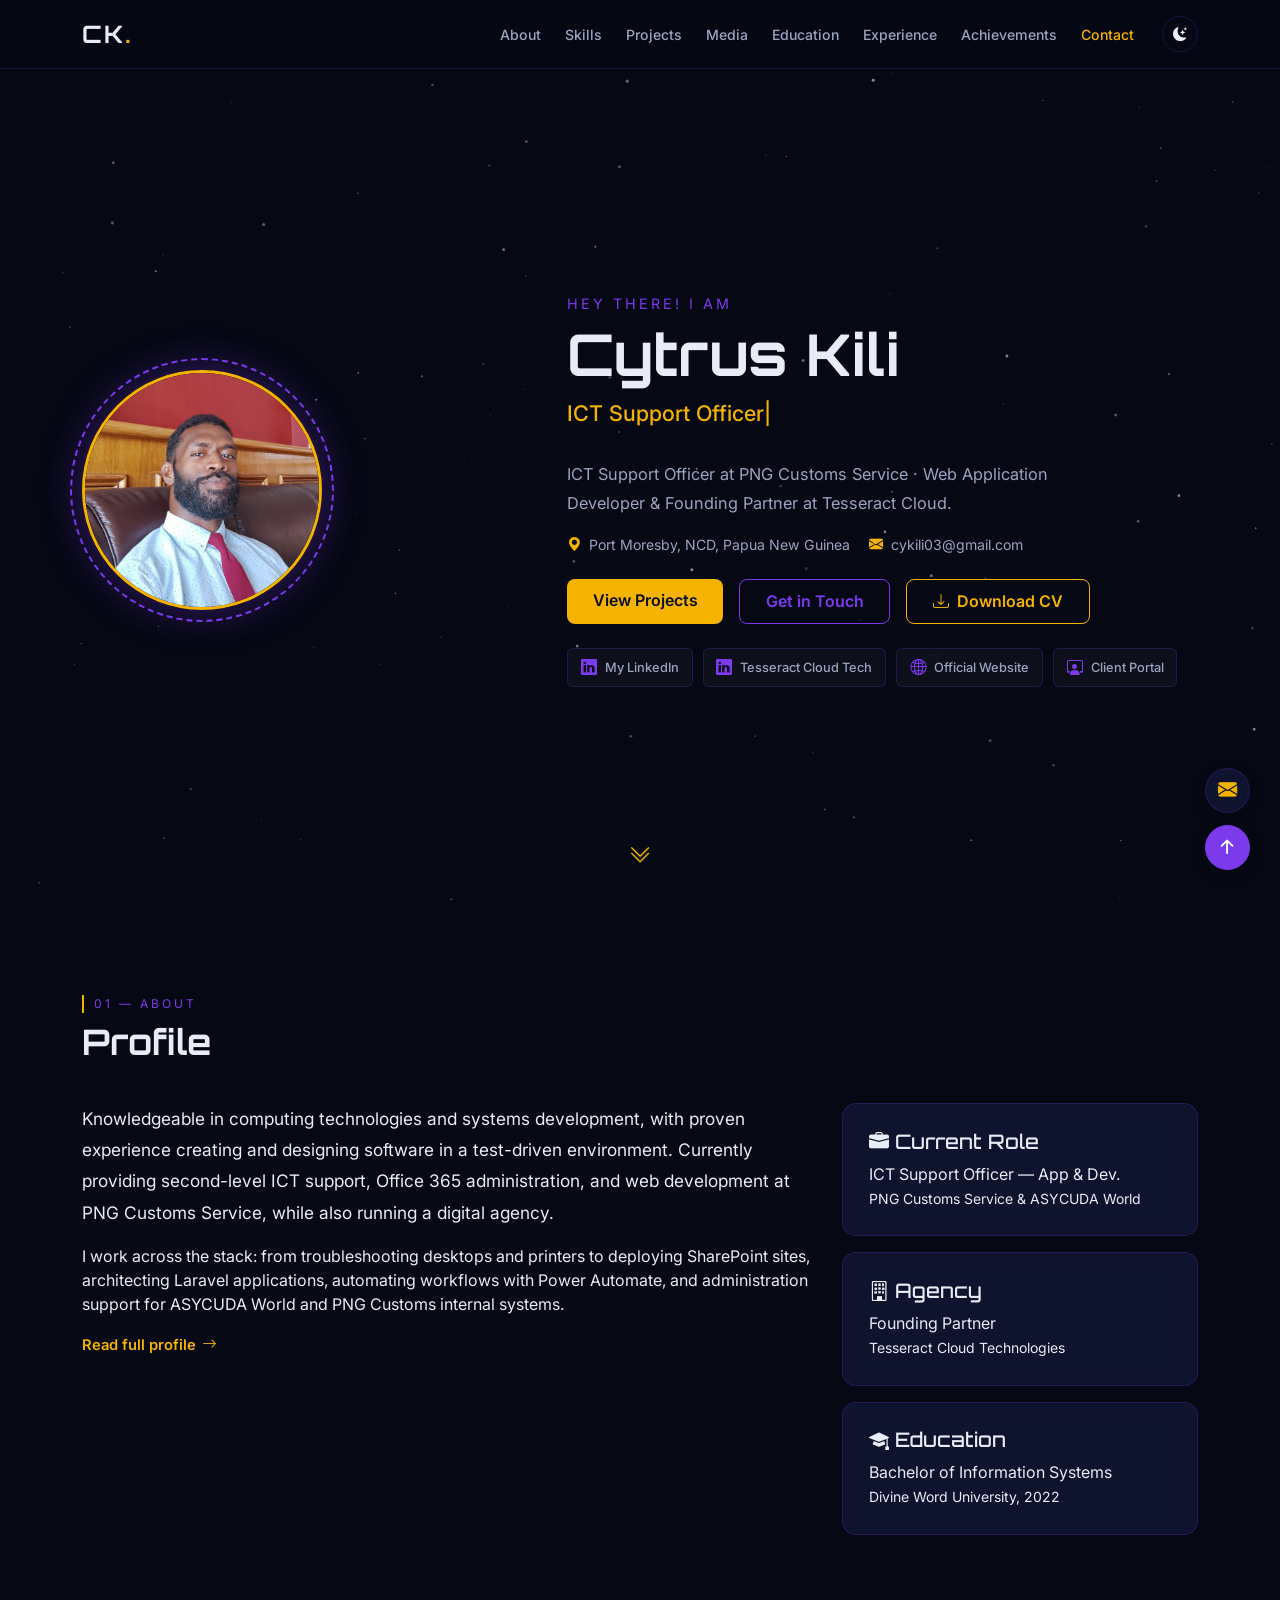
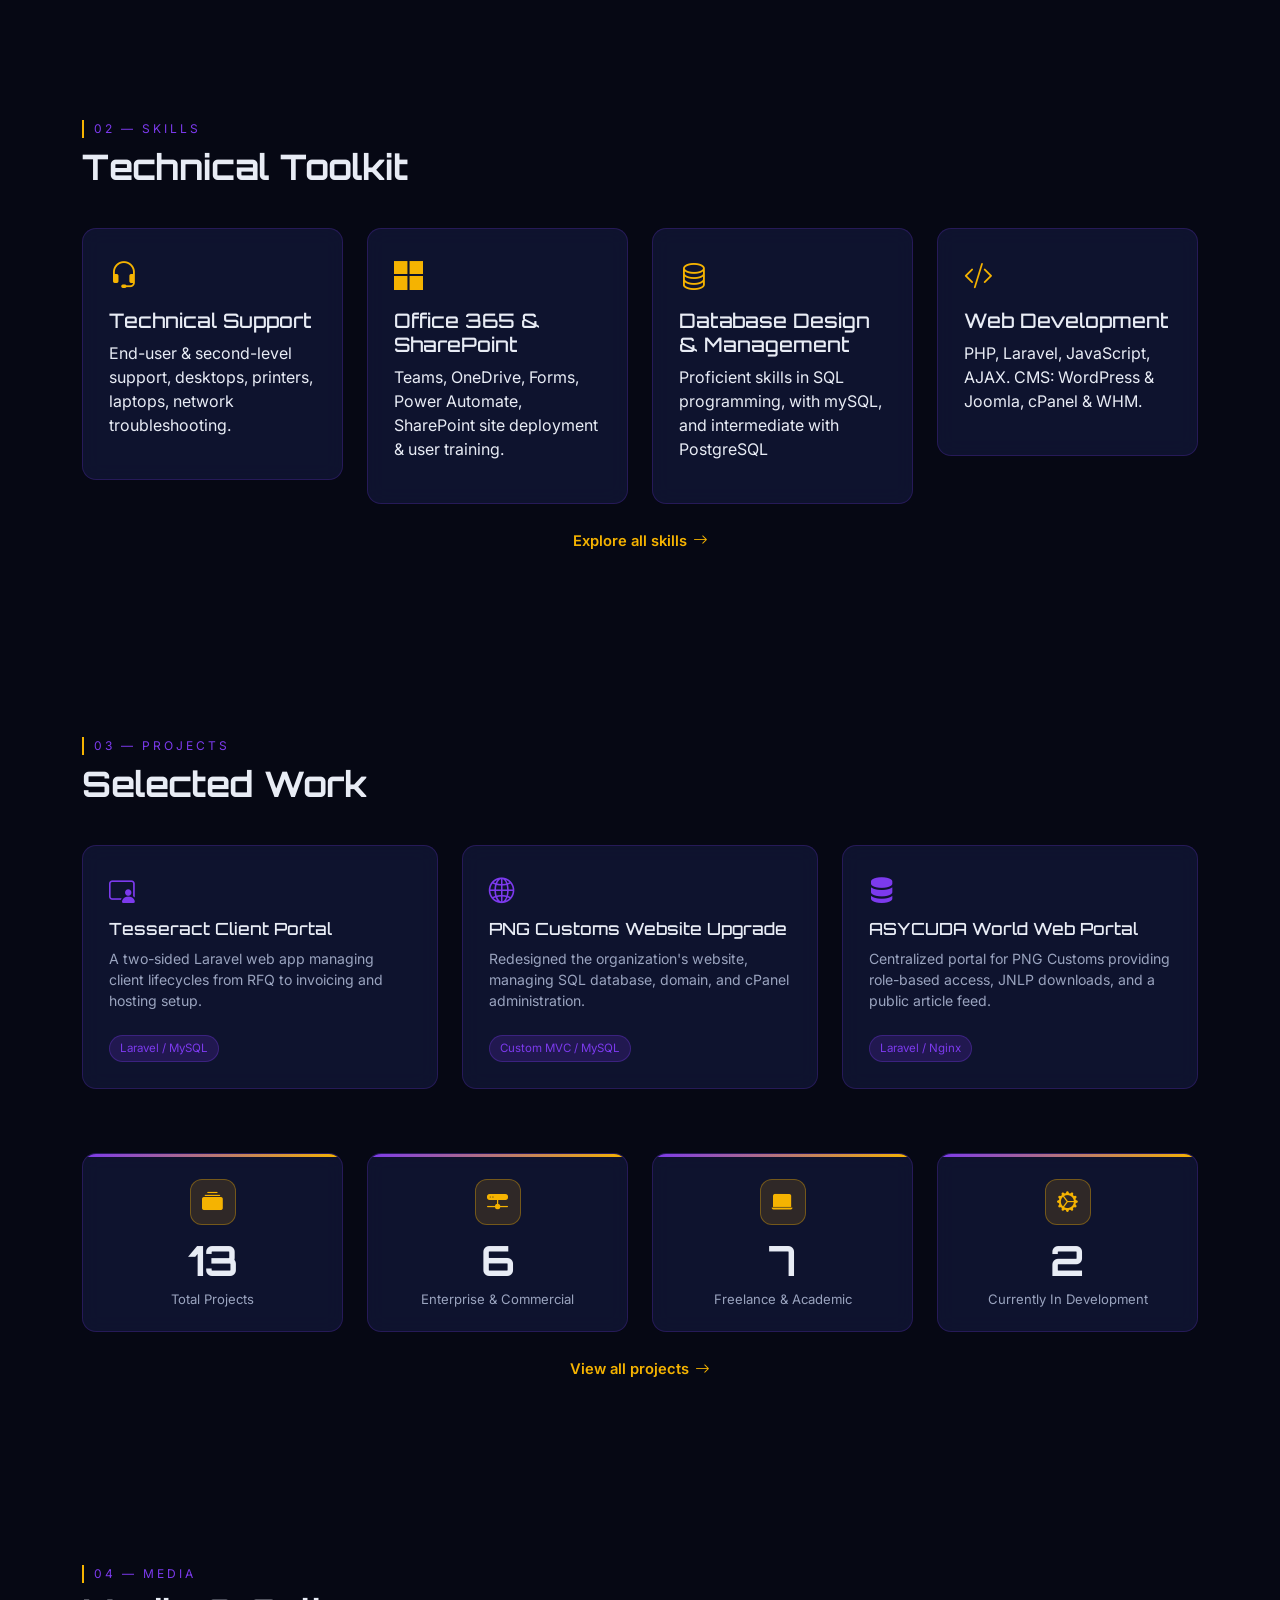
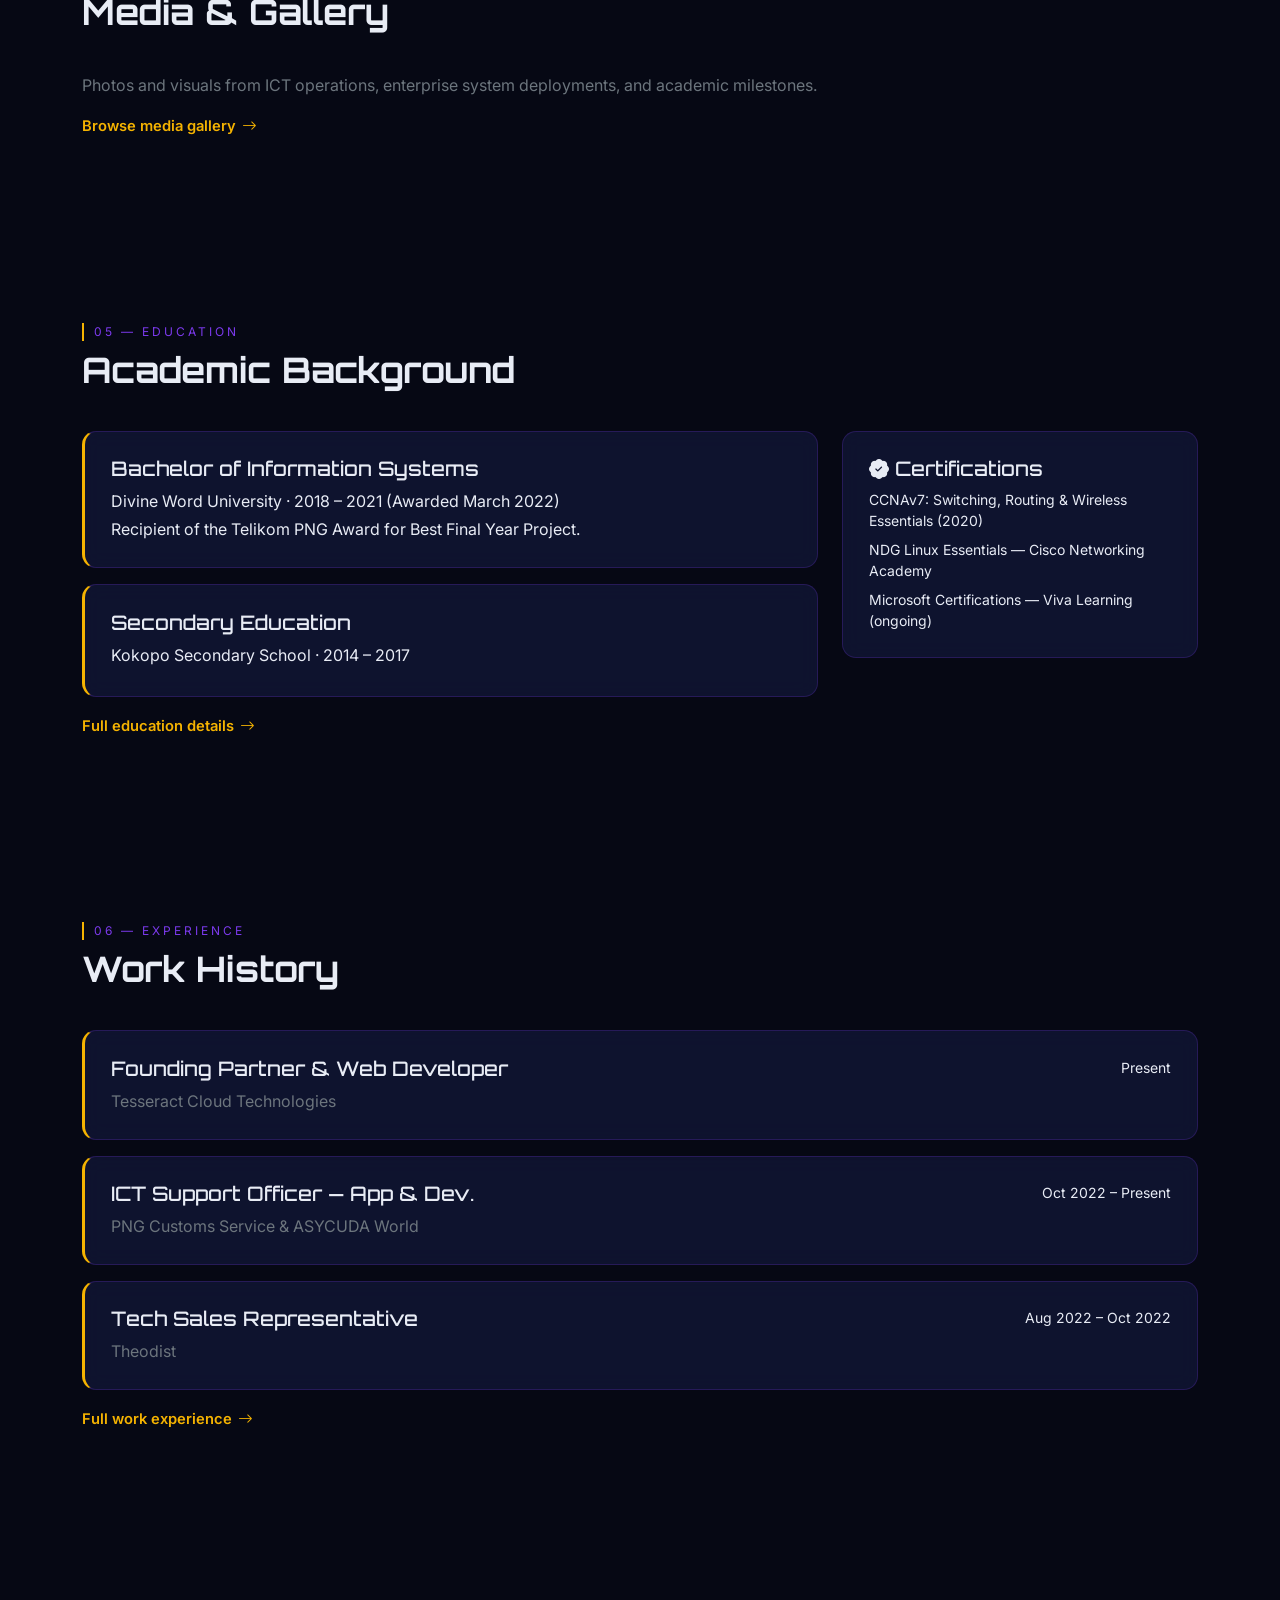
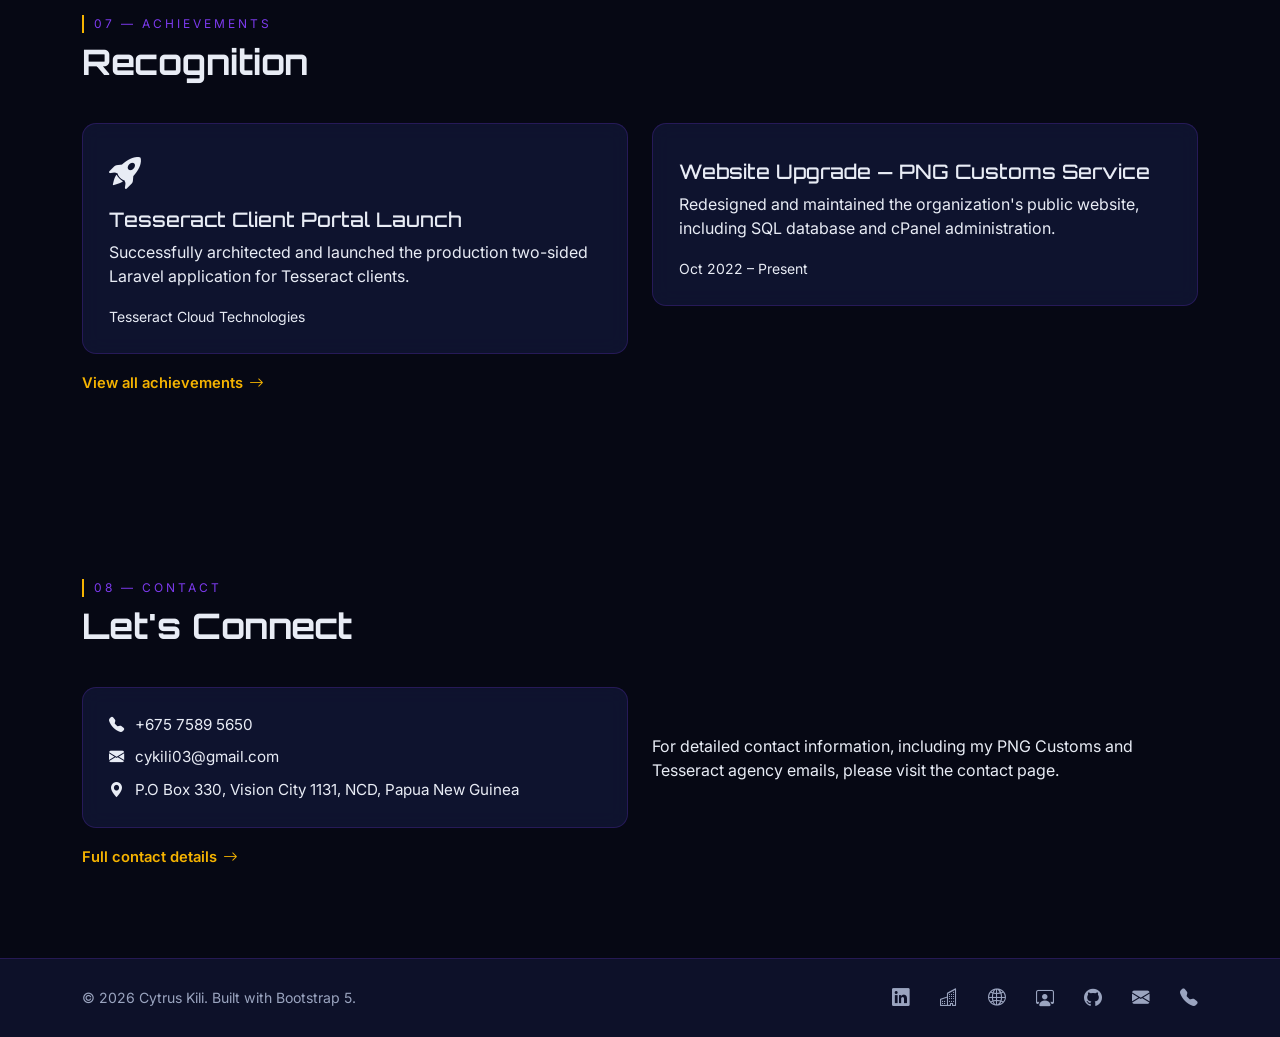
==== commit 994cc297: "Profile updates" ====
--- a/index.html
+++ b/index.html
@@ -88,13 +88,13 @@
           <!-- Social & Business Links -->
           <div class="hero-social-links mt-4">
             <a href="https://www.linkedin.com/in/cytrus-kili-7285b3431" target="_blank" rel="noopener" class="social-chip" title="Personal LinkedIn">
-              <i class="bi bi-linkedin"></i> <span>LinkedIn</span>
+              <i class="bi bi-linkedin"></i> <span>My LinkedIn</span>
             </a>
             <a href="https://www.linkedin.com/company/tesseract-cloud-technologies-png/" target="_blank" rel="noopener" class="social-chip" title="Tesseract LinkedIn">
-              <i class="bi bi-linkedin"></i> <span>Tesseract</span>
+              <i class="bi bi-linkedin"></i> <span>Tesseract Cloud Tech</span>
             </a>
             <a href="https://tesseract-pg.com/" target="_blank" rel="noopener" class="social-chip" title="Agency Website">
-              <i class="bi bi-globe2"></i> <span>Agency Site</span>
+              <i class="bi bi-globe2"></i> <span>Official Website</span>
             </a>
             <a href="https://client.tesseract-pg.com/" target="_blank" rel="noopener" class="social-chip" title="Client Portal">
               <i class="bi bi-person-workspace"></i> <span>Client Portal</span>
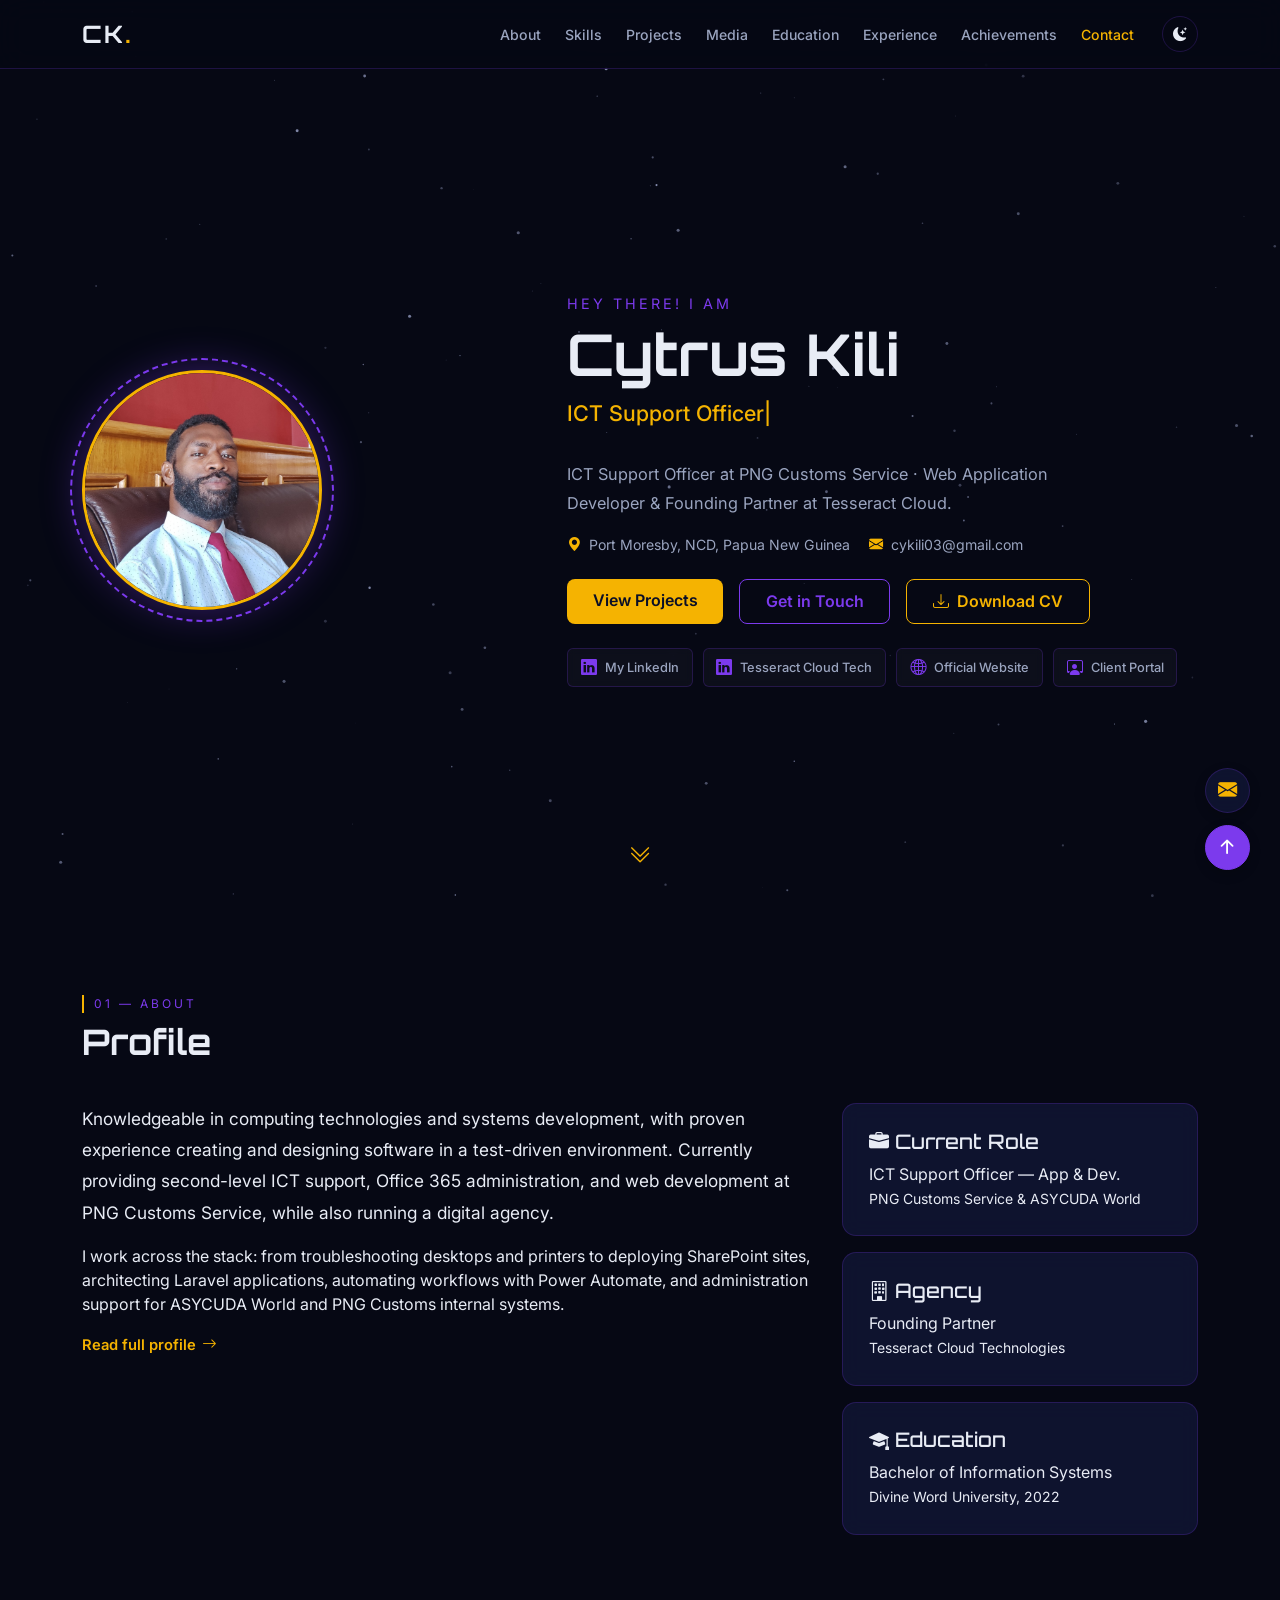
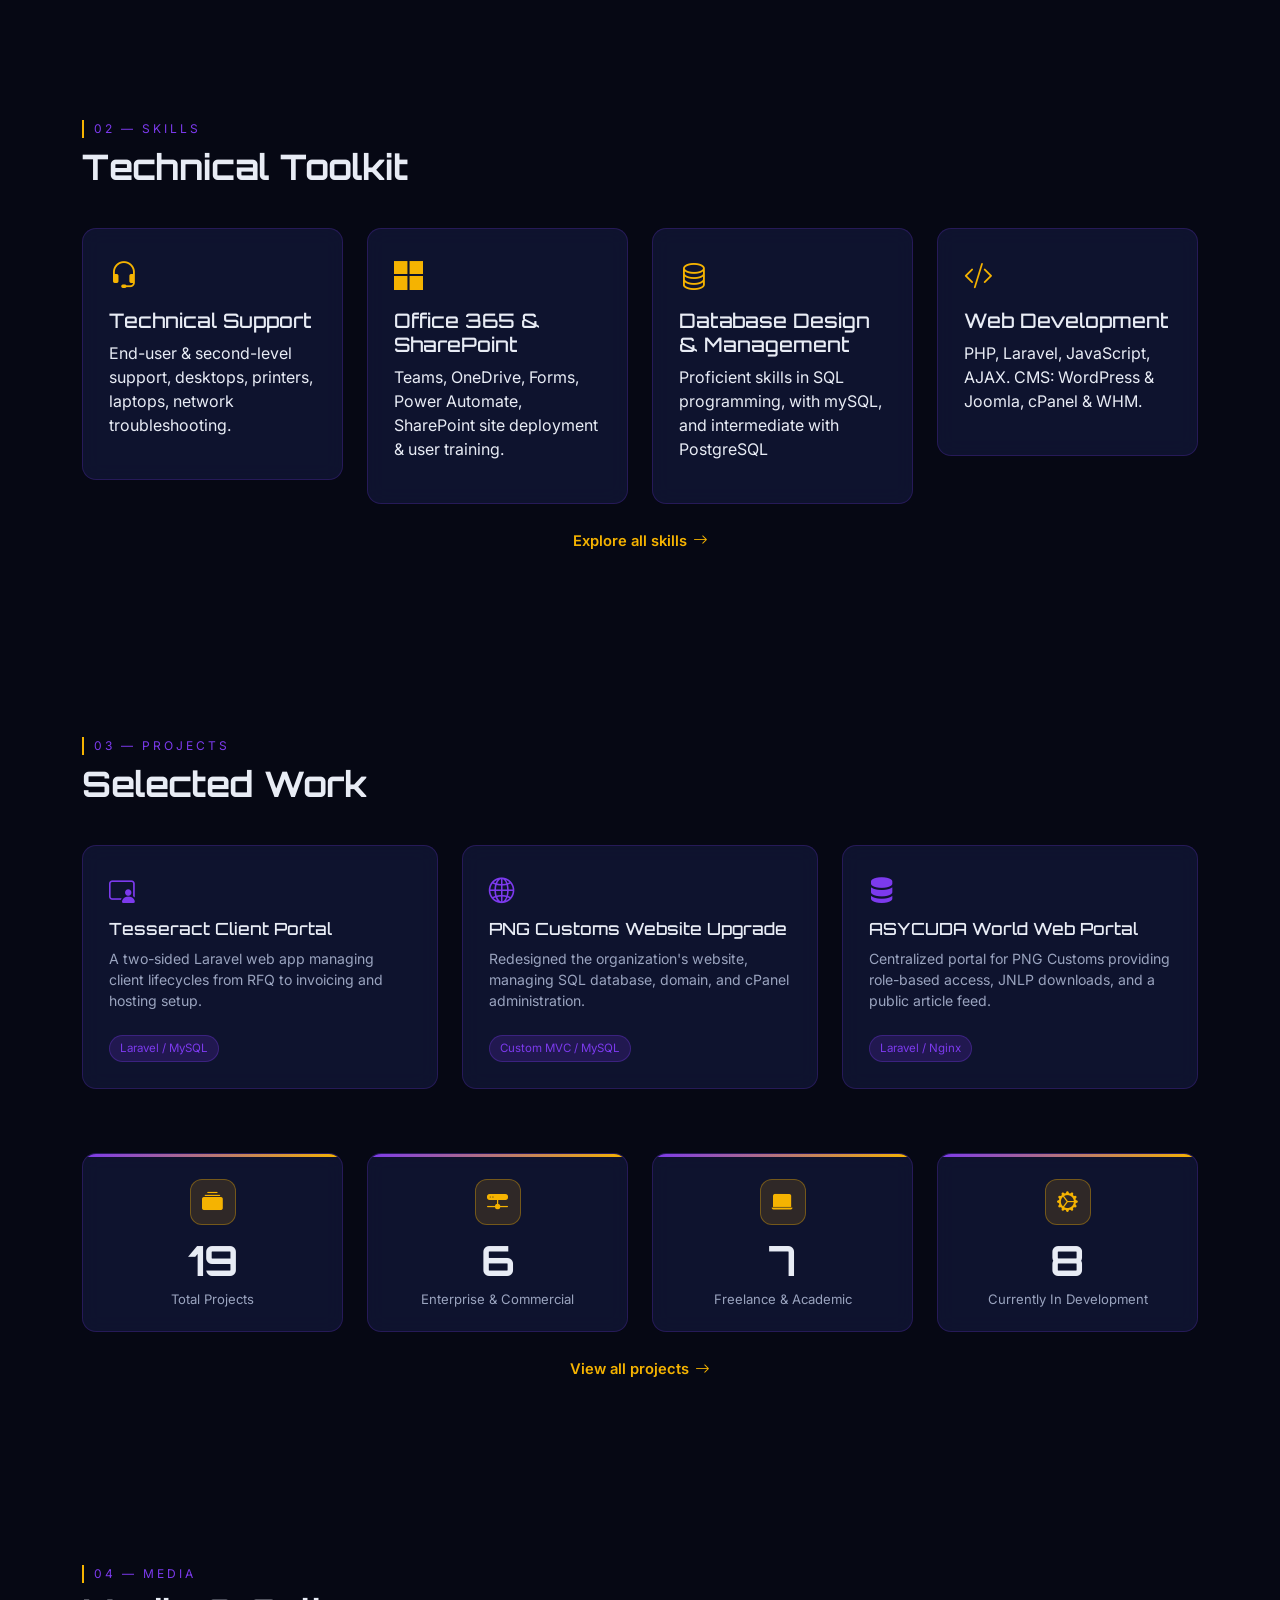
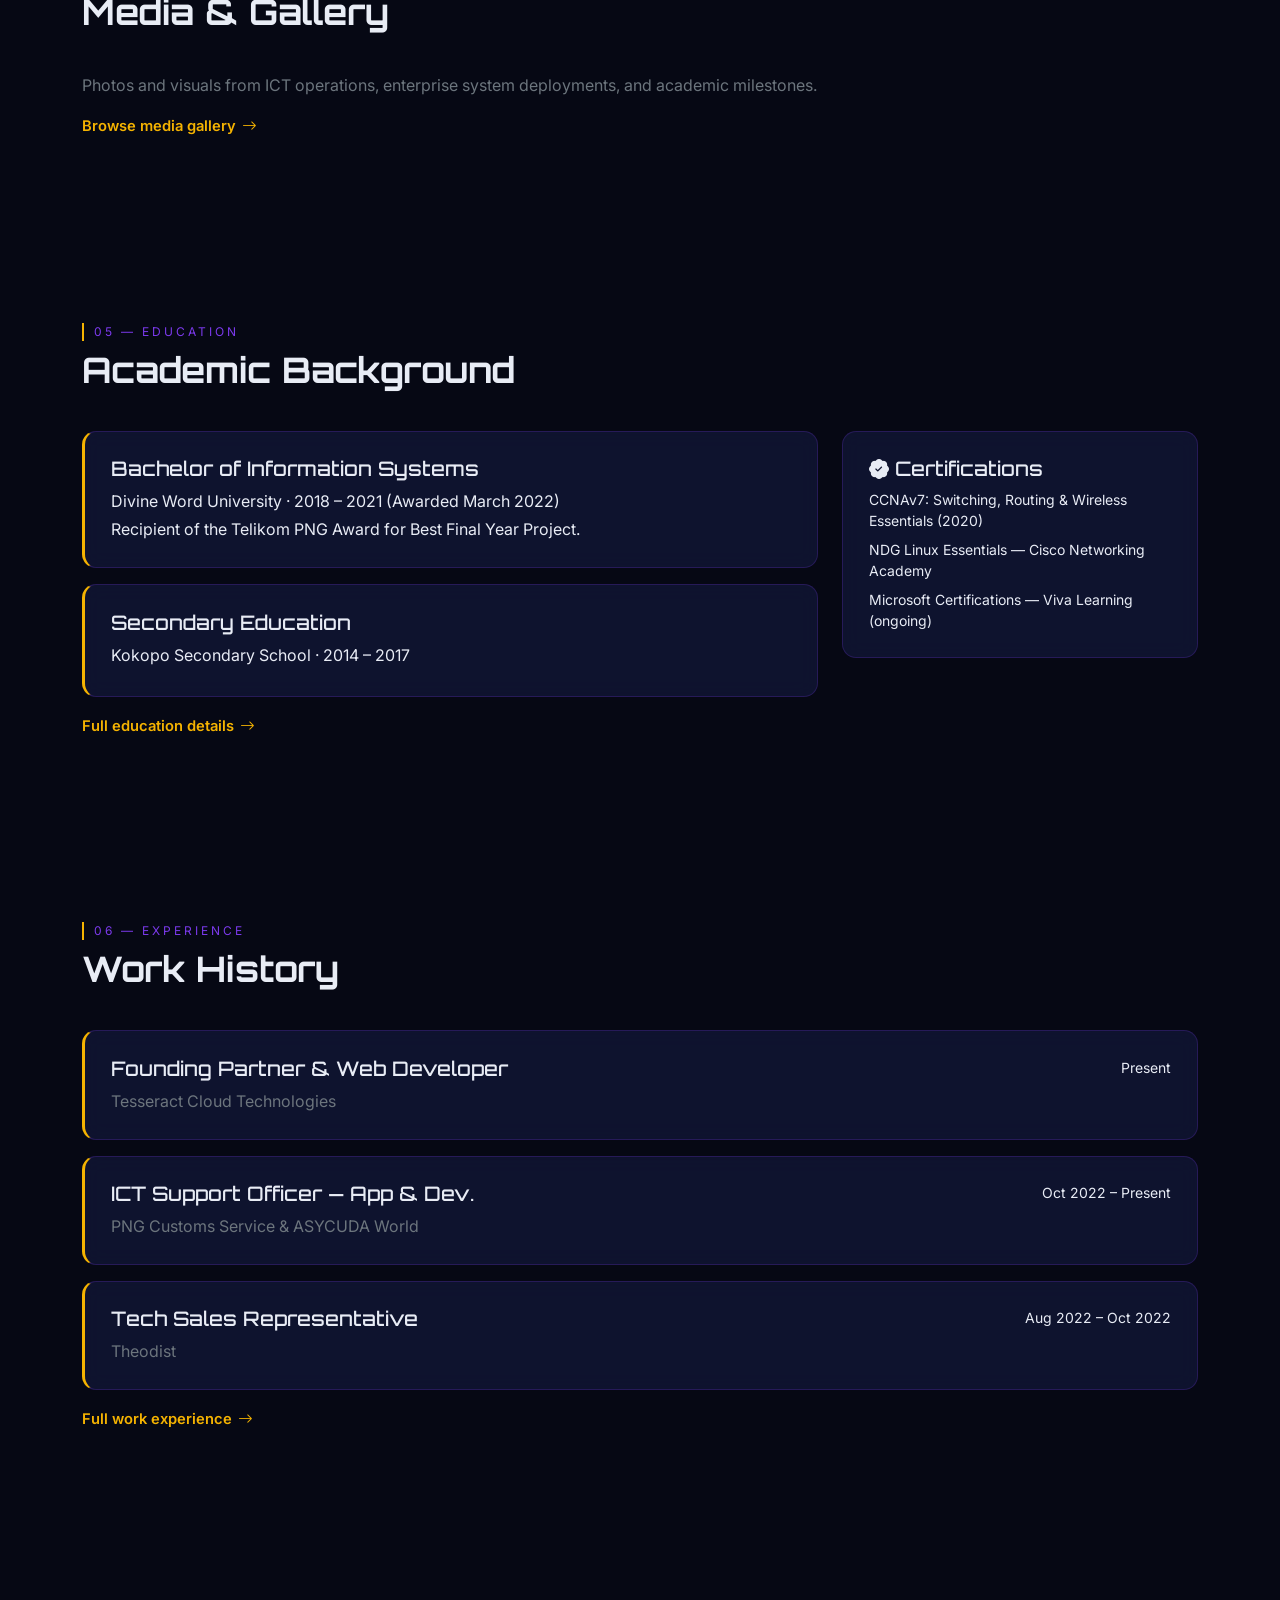
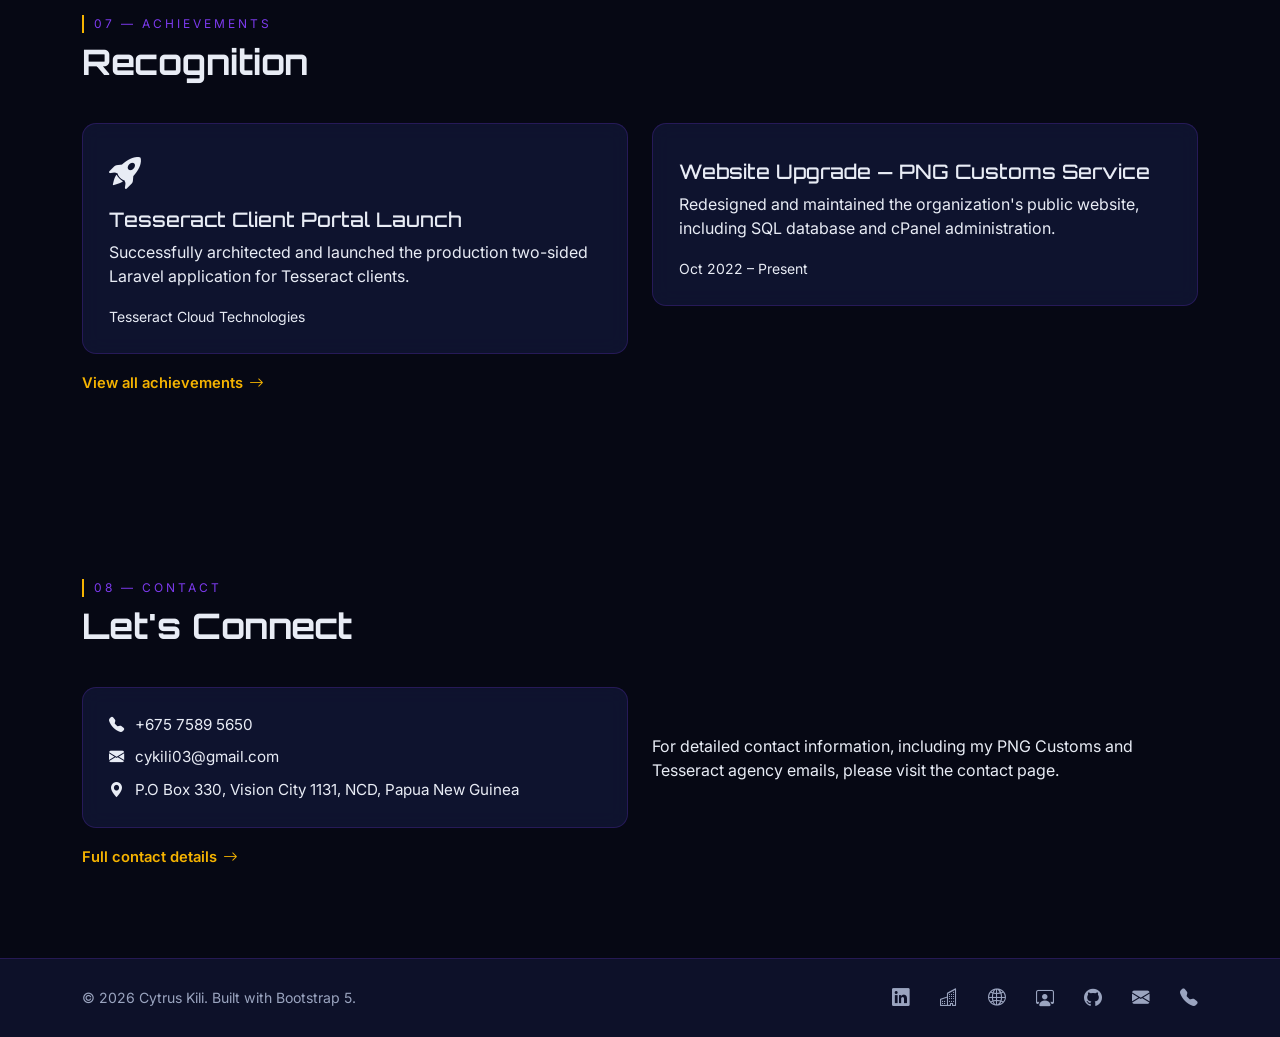
==== commit d5ab7667: "Project & Media changes" ====
--- a/index.html
+++ b/index.html
@@ -225,7 +225,7 @@
         <div class="col-6 col-lg-3">
           <div class="stat-card float-card">
             <div class="stat-icon"><i class="bi bi-collection-fill"></i></div>
-            <div class="stat-number" data-count="13">0</div>
+            <div class="stat-number" data-count="19">0</div>
             <p class="stat-label">Total Projects</p>
           </div>
         </div>
@@ -246,7 +246,7 @@
         <div class="col-6 col-lg-3">
           <div class="stat-card float-card">
             <div class="stat-icon"><i class="bi bi-gear-wide-connected"></i></div>
-            <div class="stat-number" data-count="2">0</div>
+            <div class="stat-number" data-count="8">0</div>
             <p class="stat-label">Currently In Development</p>
           </div>
         </div>
